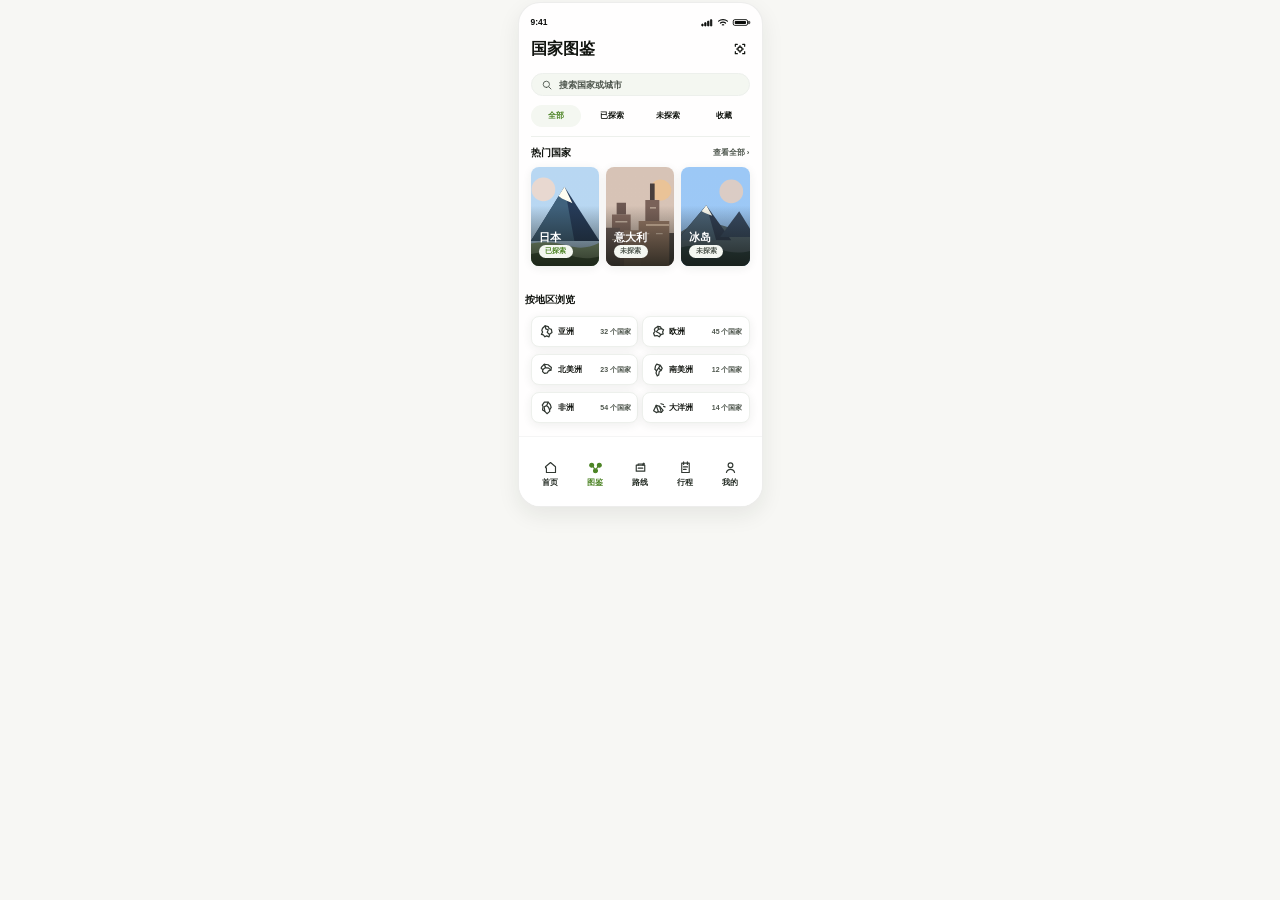
==== travel-collection/atlas.html @ f0258b60 "chore: track travel collection baseline" ====
<!doctype html>
<html lang="zh-CN">
  <head>
    <meta charset="UTF-8" />
    <meta name="viewport" content="width=device-width, initial-scale=1.0, viewport-fit=cover" />
    <title>国家图鉴</title>
    <link rel="stylesheet" href="mobile.css" />
    <script src="home-components.js" defer></script>
    <script src="atlas.js" defer></script>
    <script src="app-shared.js" defer></script>
  </head>
  <body>
    <main class="home-screen atlas-screen" aria-label="国家图鉴">
      <status-bar></status-bar>

      <header class="atlas-header">
        <h1>国家图鉴</h1>
        <button type="button" aria-label="图鉴设置">
          <svg viewBox="0 0 24 24" aria-hidden="true">
            <path d="M8 5H5v3M16 5h3v3M8 19H5v-3M16 19h3v-3"></path>
            <path d="M12 8.8a3.2 3.2 0 1 0 0 6.4 3.2 3.2 0 0 0 0-6.4Z"></path>
            <path d="M12 6.8v2M12 15.2v2M6.8 12h2M15.2 12h2"></path>
          </svg>
        </button>
      </header>

      <label class="atlas-search">
        <svg viewBox="0 0 24 24" aria-hidden="true">
          <path d="m20 20-4.2-4.2M10.7 17a6.3 6.3 0 1 1 0-12.6 6.3 6.3 0 0 1 0 12.6Z"></path>
        </svg>
        <input type="search" placeholder="搜索国家或城市" aria-label="搜索国家或城市" data-atlas-search />
      </label>

      <section class="atlas-filters" aria-label="状态筛选">
        <button class="active" type="button" data-filter="全部">全部</button>
        <button type="button" data-filter="已探索">已探索</button>
        <button type="button" data-filter="未探索">未探索</button>
        <button type="button" data-filter="收藏">收藏</button>
      </section>

      <section class="atlas-popular" aria-label="热门国家">
        <div class="atlas-section-head">
          <h2>热门国家</h2>
          <a href="#">查看全部 <span aria-hidden="true">›</span></a>
        </div>

        <div class="atlas-country-list">
          <button class="atlas-country-card" type="button" data-country="日本" data-status="已探索" data-favorite="true">
            <img src="assets/atlas-japan-cover.svg" alt="日本封面图" />
            <span class="atlas-card-shade"></span>
            <span class="atlas-country-name">日本</span>
            <span class="atlas-status-chip explored">已探索</span>
          </button>
          <button class="atlas-country-card" type="button" data-country="意大利" data-status="未探索">
            <img src="assets/atlas-italy-cover.svg" alt="意大利封面图" />
            <span class="atlas-card-shade"></span>
            <span class="atlas-country-name">意大利</span>
            <span class="atlas-status-chip">未探索</span>
          </button>
          <button class="atlas-country-card" type="button" data-country="冰岛" data-status="未探索" data-favorite="true">
            <img src="assets/atlas-iceland-cover.svg" alt="冰岛封面图" />
            <span class="atlas-card-shade"></span>
            <span class="atlas-country-name">冰岛</span>
            <span class="atlas-status-chip">未探索</span>
          </button>
        </div>
      </section>

      <section class="atlas-regions" aria-label="按地区浏览">
        <h2>按地区浏览</h2>
        <div class="atlas-region-grid">
          <button type="button" data-region="亚洲">
            <span class="atlas-region-icon">
              <svg viewBox="0 0 24 24" aria-hidden="true"><path d="M6.4 7.4 10.2 4l4.2 1 1.2 2.8 3.3 1.1.8 4.5-3 2.2-1.2 3.9-3.3-1.4-2.4 1.4-2.3-2.7-2.7-.6 1.7-3.6-1.1-2.2Z"></path><path d="m10.2 4 .8 4.2 3.5 1.5-1.5 3.5 2.5 2.4"></path></svg>
            </span>
            <span>亚洲</span>
            <em>32 个国家</em>
          </button>
          <button type="button" data-region="欧洲">
            <span class="atlas-region-icon">
              <svg viewBox="0 0 24 24" aria-hidden="true"><path d="M7.2 7.3 11.1 4.8l3.8.8 1.2 2.4 3.1 1.5-1.4 3.1.9 2.8-3.4 1.1-2.2 3-3.1-1.8-3.6.4-1.3-3.7 2.1-2.5-1-2.3Z"></path><path d="m11.1 4.8.8 4.3 4.2-1.1M11.9 9.1l-2.8 3.2 4 2.1 2.2 2.1"></path></svg>
            </span>
            <span>欧洲</span>
            <em>45 个国家</em>
          </button>
          <button type="button" data-region="北美洲">
            <span class="atlas-region-icon">
              <svg viewBox="0 0 24 24" aria-hidden="true"><path d="M4.8 8.7 8.9 4.6l5.4.7 4.6 3.8-.7 3.8-3.4 1.1-1.8 2.9-3.5.7-3.1-2.6.5-3.1-2.3-1.3Z"></path><path d="m8.9 4.6 1.8 4.7 4.4.7 3.1 2.9M10.7 9.3l-3.8 2.6"></path></svg>
            </span>
            <span>北美洲</span>
            <em>23 个国家</em>
          </button>
          <button type="button" data-region="南美洲">
            <span class="atlas-region-icon">
              <svg viewBox="0 0 24 24" aria-hidden="true"><path d="M9.5 4.4 14.6 6.2l2.7 4.1-1.8 3.1-2.4 1.5-.9 4.9-2 1.2-1.7-3.9.7-3.3-2.3-2.1.8-4.6Z"></path><path d="m14.6 6.2-2.4 3.6 3.3 3.6M12.2 9.8l-3 4"></path></svg>
            </span>
            <span>南美洲</span>
            <em>12 个国家</em>
          </button>
          <button type="button" data-region="非洲">
            <span class="atlas-region-icon">
              <svg viewBox="0 0 24 24" aria-hidden="true"><path d="M9 4.4h5.2l3.1 3.4 1.3 4.1-2.3 3.4.3 2.2-3.9 3.2-3.1-3.3-3.2-1.9.7-4.9-1.1-2.1Z"></path><path d="m14.2 4.4-2 5 2.6 2.3 1.5 3.6M12.2 9.4 8.7 11l.9 6.4"></path></svg>
            </span>
            <span>非洲</span>
            <em>54 个国家</em>
          </button>
          <button type="button" data-region="大洋洲">
            <span class="atlas-region-icon">
              <svg viewBox="0 0 24 24" aria-hidden="true"><path d="M5.1 16.5 8.7 9.1l4.9 1.4 4.9 5.6-2.5 2.7-4.1-.9-2.9 1.3Z"></path><path d="M15.5 6.7l3.4 1.1M19.2 10.5l2 .7M8.7 9.1l3.2 8.8M13.6 10.5l2.4 8.3"></path></svg>
            </span>
            <span>大洋洲</span>
            <em>14 个国家</em>
          </button>
        </div>
      </section>

      <bottom-tab-bar active="图鉴"></bottom-tab-bar>
    </main>
  </body>
</html>
---- travel-collection/mobile.css ----
:root {
  color-scheme: light;
  --color-page-bg: #fffefe;
  --color-card: #ffffff;
  --color-stat-card: #d7ebe7;
  --color-primary-green: #4d8426;
  --color-chip-bg: #f4f7f1;
  --color-text-main: #11140f;
  --color-text-secondary: #4f574e;
  --color-line: #edf0ec;
  --color-phone-border: rgba(35, 43, 35, 0.08);
  --color-tabbar-bg: rgba(255, 255, 255, 0.96);
  --color-tabbar-line: rgba(24, 32, 24, 0.045);
  --color-icon-muted: #313832;
  --radius-card: 13px;
  --radius-image: 8px;
  --radius-phone: 22px;
  --radius-tab-active: 0;
  --shadow-card: 0 7px 18px rgba(43, 55, 44, 0.09);
  --shadow-soft: 0 2px 10px rgba(37, 48, 43, 0.08);
  --shadow-phone: 0 8px 22px rgba(25, 35, 31, 0.08);
  --space-page-x: 15px;
  --space-section: 18px;
  --space-card-x: 12px;
  --space-card-y: 11px;
  --font-family: -apple-system, BlinkMacSystemFont, "SF Pro Text", "PingFang SC", "Helvetica Neue", Arial, sans-serif;
  --font-h1: 15.5px/1.12 var(--font-family);
  --font-body: 10px/1.4 var(--font-family);
  --font-caption: 9px/1.25 var(--font-family);
  --font-number: 32.5px/0.98 var(--font-family);
  --font-section-title: 10px/1 var(--font-family);
  --font-card-title: 12.5px/1.12 var(--font-family);
  --font-card-title-sm: 10.5px/1.15 var(--font-family);
  --font-meta: 8px/1 var(--font-family);
  --font-tab: 8.2px/1 var(--font-family);
  --weight-regular: 600;
  --weight-body: 650;
  --weight-label: 740;
  --weight-title: 760;
  --weight-strong: 770;
  --weight-number: 780;
  --weight-section: 790;
  --asset-map: url("assets/home-map-asset.svg");
  --asset-mascot: url("assets/home-mascot-placeholder.svg"); /* TODO: replace exact mascot asset */
  --asset-next-cover: url("assets/home-aurora-cover.svg");
  --asset-recent-cover: url("assets/home-japan-cover.svg");
}

* {
  box-sizing: border-box;
}

html,
body {
  min-height: 100%;
  margin: 0;
}

body {
  display: grid;
  min-height: 100vh;
  place-items: start center;
  background: #f7f7f4;
  color: var(--color-text-main);
  font-family: var(--font-family);
  -webkit-font-smoothing: antialiased;
  text-rendering: optimizeLegibility;
}

button,
a {
  -webkit-tap-highlight-color: transparent;
}

[hidden] {
  display: none !important;
}

status-bar,
greeting-header,
stat-card,
trip-preview-card,
recent-trip-card,
bottom-tab-bar {
  display: contents;
}

.home-screen {
  position: relative;
  width: 245px;
  min-height: 505px;
  overflow: hidden;
  margin-top: 2px;
  padding: 12px 10px 76px 12px;
  border: 1px solid var(--color-phone-border);
  border-radius: var(--radius-phone);
  background: var(--color-page-bg);
  box-shadow: var(--shadow-phone);
  transform: none;
}

.home-statusbar {
  display: flex;
  align-items: center;
  justify-content: space-between;
  height: 14px;
  padding: 0 5px 0 6px;
  color: #0b0d0b;
  font: 700 8.5px/1 var(--font-family);
}

.home-status-icons {
  display: flex;
  align-items: center;
  gap: 3px;
}

.home-status-icons svg {
  display: block;
  fill: #0b0d0b;
  stroke: #0b0d0b;
}

.status-signal {
  width: 13px;
  height: 9px;
}

.status-wifi {
  width: 12px;
  height: 9px;
  fill: none !important;
  stroke-width: 1.6;
  stroke-linecap: round;
}

.status-battery {
  width: 19px;
  height: 9px;
  fill: none !important;
  stroke-width: 1.2;
}

.status-battery rect:nth-child(2) {
  fill: #0b0d0b;
  stroke: none;
}

.home-greeting {
  display: flex;
  align-items: flex-start;
  justify-content: space-between;
  margin-top: 13px;
  padding-left: 0;
  padding-right: 0;
}

.home-greeting h1 {
  margin: 0;
  font: var(--font-h1);
  font-weight: var(--weight-title);
  letter-spacing: 0;
}

.home-greeting h1 span {
  display: inline-block;
  margin-left: 4px;
  font-size: 14px;
  transform: translateY(-1px);
}

.home-greeting p {
  margin: 6px 0 0;
  color: var(--color-text-secondary);
  font: var(--font-caption);
  font-size: 8.8px;
  font-weight: var(--weight-regular);
}

.home-bell-button {
  position: relative;
  display: grid;
  width: 20px;
  height: 20px;
  margin-top: 2px;
  padding: 0;
  place-items: center;
  border: 0;
  background: transparent;
}

.home-bell-button svg {
  width: 16px;
  height: 16px;
  fill: none;
  stroke: #101410;
  stroke-width: 1.8;
  stroke-linecap: round;
  stroke-linejoin: round;
}

.notification-bell i {
  position: absolute;
  top: -2px;
  right: -2px;
  display: grid;
  min-width: 10px;
  height: 10px;
  padding: 1px 3px 0;
  place-items: center;
  border-radius: 999px;
  background: #d84f3f;
  color: #fff;
  font-size: 6.5px;
  line-height: 1;
  font-style: normal;
  font-weight: var(--weight-title);
}

.home-stat-card {
  position: relative;
  min-height: 108px;
  margin-top: 20px;
  margin-right: 0;
  padding: 15px 14px 10px;
  overflow: visible;
  border-radius: var(--radius-card);
  background: var(--color-stat-card);
  box-shadow: var(--shadow-card);
}

.home-stat-card::before {
  position: absolute;
  inset: 0;
  content: "";
  border-radius: inherit;
  background:
    linear-gradient(115deg, rgba(255, 255, 255, 0.46), rgba(255, 255, 255, 0.08) 45%, rgba(153, 198, 187, 0.12)),
    radial-gradient(circle at 88% 86%, rgba(120, 158, 105, 0.28), transparent 30%);
  pointer-events: none;
}

.home-stat-copy {
  position: relative;
  z-index: 2;
  width: 128px;
}

.home-stat-copy p {
  margin: 0;
  color: #1d2a24;
  font: var(--font-caption);
  font-size: 9.5px;
  font-weight: var(--weight-label);
}

.home-stat-number {
  display: flex;
  align-items: baseline;
  gap: 6px;
  margin-top: 8px;
  color: #050806;
}

.home-stat-number strong {
  font: var(--font-number);
  font-weight: var(--weight-number);
  letter-spacing: -0.45px;
}

.home-stat-number span {
  font-size: 14px;
  font-weight: var(--weight-title);
}

.home-stat-copy .home-progress-label {
  margin-top: 10px;
  font-size: 8.5px;
}

.home-progress-row {
  display: flex;
  align-items: center;
  gap: 7px;
  margin-top: 6px;
}

.home-progress-track {
  width: 88px;
  height: 5px;
  overflow: hidden;
  border-radius: 99px;
  background: rgba(255, 255, 255, 0.58);
}

.home-progress-track i {
  display: block;
  width: 47%;
  height: 100%;
  border-radius: inherit;
  background: var(--color-primary-green);
}

.home-progress-row span {
  color: #253327;
  font-size: 7.5px;
  font-weight: var(--weight-title);
}

.home-map-asset {
  position: absolute;
  right: 2px;
  bottom: 1px;
  z-index: 1;
  width: 126px;
  height: 86px;
  object-fit: contain;
  opacity: 0.78;
}

.home-mascot-asset {
  position: absolute;
  top: -24px;
  right: 14px;
  z-index: 3;
  width: 52px;
  height: 58px;
  object-fit: contain;
  filter: drop-shadow(0 5px 5px rgba(49, 62, 42, 0.16));
}

.home-next-card {
  display: grid;
  grid-template-columns: 1fr 70px;
  gap: 10px;
  align-items: center;
  min-height: 73px;
  margin-top: 11px;
  margin-right: 0;
  padding: 11px 10px 10px 12px;
  border-radius: var(--radius-card);
  background: var(--color-card);
  box-shadow: var(--shadow-soft);
}

.home-next-copy p {
  margin: 0;
  color: var(--color-text-secondary);
  font: var(--font-caption);
  font-size: 8.4px;
  font-weight: 650;
}

.home-next-copy p:first-child {
  color: #1f261f;
  font-size: 8.6px;
  font-weight: 720;
}

.home-next-copy h2 {
  margin: 6px 0 4px;
  color: var(--color-text-main);
  font: var(--font-card-title);
  font-weight: var(--weight-strong);
  letter-spacing: 0;
}

.home-next-copy p:last-child {
  margin-top: 5px;
}

.home-next-card img {
  width: 70px;
  height: 57px;
  border-radius: var(--radius-image);
  object-fit: cover;
}

.home-recent-section {
  margin-top: 17px;
  margin-right: 0;
}

.home-recent-section h2 {
  margin: 0 0 10px 2px;
  color: #1b211b;
  font: var(--font-section-title);
  font-weight: var(--weight-section);
  letter-spacing: 0;
}

.home-recent-card {
  display: grid;
  grid-template-columns: 50px 1fr 13px;
  gap: 10px;
  align-items: center;
  min-height: 67px;
  padding: 3px 6px 0 5px;
  border-radius: var(--radius-card);
  background: transparent;
  box-shadow: none;
}

.home-recent-cover {
  width: 50px;
  height: 50px;
  border-radius: var(--radius-image);
  object-fit: cover;
}

.home-recent-copy {
  min-width: 0;
}

.home-recent-copy h3 {
  margin: 0;
  color: var(--color-text-main);
  font: var(--font-card-title-sm);
  font-weight: var(--weight-strong);
  letter-spacing: 0;
}

.home-recent-copy p {
  margin: 7px 0 6px;
  color: #2b312b;
  font: var(--font-meta);
  font-weight: var(--weight-body);
}

.home-recent-chips {
  display: flex;
  align-items: center;
  gap: 6px;
  color: #202820;
  font-size: 7.5px;
  line-height: 1;
  font-weight: var(--weight-body);
}

.home-recent-chips span {
  white-space: nowrap;
}

.home-recent-arrow {
  width: 13px;
  height: 13px;
  fill: none;
  stroke: #0f140f;
  stroke-width: 2.2;
  stroke-linecap: round;
  stroke-linejoin: round;
}

.home-tabbar {
  position: absolute;
  right: 0;
  bottom: 0;
  left: 0;
  display: grid;
  grid-template-columns: repeat(5, 1fr);
  align-items: center;
  height: 70px;
  padding: 13px 9px 10px;
  border-top: 1px solid var(--color-tabbar-line);
  background: var(--color-tabbar-bg);
}

.home-tabbar a {
  display: grid;
  justify-items: center;
  gap: 3px;
  color: #1f271f;
  text-decoration: none;
  font: var(--font-tab);
  font-weight: 640;
}

.home-tabbar span {
  display: grid;
  width: 19px;
  height: 18px;
  place-items: center;
  border-radius: var(--radius-tab-active);
}

.home-tabbar svg {
  width: 15px;
  height: 15px;
  fill: none;
  stroke: var(--color-icon-muted);
  stroke-width: 1.85;
  stroke-linecap: round;
  stroke-linejoin: round;
}

.home-tabbar .active {
  color: var(--color-primary-green);
  font-weight: var(--weight-title);
}

.home-tabbar .active span {
  background: transparent;
  color: var(--color-primary-green);
}

.home-tabbar .active svg {
  fill: currentColor;
  stroke: currentColor;
}

.atlas-screen {
  padding-right: 6px;
  padding-bottom: 70px;
  padding-left: 6px;
}

.atlas-header {
  display: flex;
  align-items: center;
  justify-content: space-between;
  margin-top: 10px;
  margin-right: 6px;
  margin-left: 6px;
}

.atlas-header h1 {
  margin: 0;
  color: var(--color-text-main);
  font: var(--font-h1);
  font-weight: var(--weight-title);
  letter-spacing: 0;
}

.atlas-header button {
  display: grid;
  width: 20px;
  height: 20px;
  padding: 0;
  place-items: center;
  border: 0;
  background: transparent;
}

.atlas-header svg {
  width: 16px;
  height: 16px;
  fill: none;
  stroke: var(--color-text-main);
  stroke-width: 1.8;
  stroke-linecap: round;
  stroke-linejoin: round;
}

.atlas-search {
  display: flex;
  align-items: center;
  height: 23px;
  margin-top: 14px;
  margin-right: 6px;
  margin-left: 6px;
  padding: 0 9px;
  border: 1px solid var(--color-line);
  border-radius: var(--radius-card);
  background: var(--color-chip-bg);
}

.atlas-search svg {
  flex: 0 0 auto;
  width: 12px;
  height: 12px;
  fill: none;
  stroke: var(--color-text-secondary);
  stroke-width: 1.8;
  stroke-linecap: round;
  stroke-linejoin: round;
}

.atlas-search input {
  min-width: 0;
  flex: 1;
  height: 100%;
  padding: 0 0 0 6px;
  border: 0;
  outline: 0;
  background: transparent;
  color: var(--color-text-main);
  font: var(--font-caption);
  font-weight: var(--weight-regular);
}

.atlas-search input::placeholder {
  color: var(--color-text-secondary);
}

.atlas-filters {
  display: grid;
  grid-template-columns: repeat(4, 1fr);
  align-items: center;
  gap: 6px;
  margin-top: 9px;
  margin-right: 6px;
  margin-left: 6px;
}

.atlas-filters button {
  height: 22px;
  padding: 0;
  border: 0;
  border-radius: var(--radius-card);
  background: transparent;
  color: var(--color-text-main);
  font: var(--font-meta);
  font-weight: var(--weight-body);
}

.atlas-filters .active {
  background: var(--color-chip-bg);
  color: var(--color-primary-green);
  font-weight: var(--weight-title);
}

.atlas-popular {
  margin-top: 9px;
  margin-right: 6px;
  margin-left: 6px;
  padding-top: 11px;
  border-top: 1px solid var(--color-line);
}

.atlas-section-head {
  display: flex;
  align-items: center;
  justify-content: space-between;
}

.atlas-section-head h2,
.atlas-regions h2 {
  margin: 0;
  color: var(--color-text-main);
  font: var(--font-section-title);
  font-weight: var(--weight-section);
  letter-spacing: 0;
}

.atlas-section-head a {
  color: var(--color-text-secondary);
  text-decoration: none;
  font: var(--font-meta);
  font-weight: var(--weight-body);
}

.atlas-country-list {
  display: grid;
  grid-template-columns: repeat(3, 1fr);
  gap: 7px;
  margin-top: 9px;
}

.atlas-country-card {
  position: relative;
  display: block;
  height: 99px;
  overflow: hidden;
  padding: 0;
  border: 0;
  border-radius: var(--radius-image);
  background: var(--color-card);
  box-shadow: var(--shadow-soft);
}

.atlas-country-card img {
  width: 100%;
  height: 100%;
  object-fit: cover;
}

.atlas-card-shade {
  position: absolute;
  inset: 0;
  background: linear-gradient(180deg, rgba(17, 20, 15, 0) 39%, rgba(17, 20, 15, 0.74) 100%);
}

.atlas-country-name {
  position: absolute;
  left: 8px;
  bottom: 23px;
  color: var(--color-card);
  font: var(--font-card-title-sm);
  font-weight: var(--weight-strong);
}

.atlas-status-chip {
  position: absolute;
  left: 8px;
  bottom: 8px;
  min-width: 34px;
  height: 13px;
  padding: 2px 5px 0;
  border-radius: var(--radius-card);
  background: var(--color-chip-bg);
  color: var(--color-text-secondary);
  font: var(--font-meta);
  font-size: 7px;
  font-weight: var(--weight-body);
  text-align: center;
}

.atlas-status-chip.explored {
  color: var(--color-primary-green);
}

.atlas-regions {
  margin-top: 29px;
}

.atlas-region-grid {
  display: grid;
  grid-template-columns: repeat(2, 1fr);
  gap: 7px 4px;
  margin-top: 11px;
  padding: 0 6px;
}

.atlas-region-grid button {
  display: grid;
  grid-template-columns: 20px 1fr auto;
  align-items: center;
  height: 31px;
  padding: 0 6px;
  border: 1px solid var(--color-line);
  border-radius: var(--radius-image);
  background: var(--color-card);
  box-shadow: var(--shadow-soft);
  color: var(--color-text-main);
  text-align: left;
}

.atlas-region-icon {
  display: grid;
  width: 18px;
  height: 18px;
  place-items: center;
}

.atlas-region-icon svg {
  width: 17px;
  height: 17px;
  fill: none;
  stroke: var(--color-icon-muted);
  stroke-width: 1.75;
  stroke-linecap: round;
  stroke-linejoin: round;
}

.atlas-region-grid span:not(.atlas-region-icon) {
  font: var(--font-meta);
  font-weight: var(--weight-body);
}

.atlas-region-grid em {
  color: var(--color-text-secondary);
  font: var(--font-meta);
  font-size: 7px;
  font-style: normal;
  font-weight: var(--weight-regular);
  white-space: nowrap;
}

.country-screen {
  padding: 0 0 70px;
  background: var(--color-page-bg);
}

.country-hero {
  position: relative;
  height: 155px;
  overflow: hidden;
  border-radius: var(--radius-phone) var(--radius-phone) var(--radius-card) var(--radius-card);
  color: var(--color-card);
}

.country-hero-image {
  position: absolute;
  inset: 0;
  width: 100%;
  height: 100%;
  object-fit: cover;
}

.country-hero-shade {
  position: absolute;
  inset: 0;
  background: linear-gradient(180deg, rgba(17, 20, 15, 0.02) 0%, rgba(17, 20, 15, 0.1) 42%, rgba(17, 20, 15, 0.82) 100%);
}

.country-hero .home-statusbar {
  position: relative;
  z-index: 2;
  padding: 12px 14px 0;
  color: #0b0d0b;
}

.country-hero-actions {
  position: relative;
  z-index: 2;
  display: flex;
  align-items: center;
  justify-content: space-between;
  margin-top: 9px;
  padding: 0 12px;
}

.country-hero-actions div {
  display: flex;
  gap: 7px;
}

.country-icon-button {
  display: grid;
  width: 24px;
  height: 24px;
  padding: 0;
  place-items: center;
  border: 0;
  border-radius: 999px;
  background: rgba(255, 255, 255, 0.76);
  color: var(--color-text-main);
  box-shadow: var(--shadow-soft);
}

.country-icon-button svg {
  width: 13px;
  height: 13px;
  fill: none;
  stroke: currentColor;
  stroke-width: 1.9;
  stroke-linecap: round;
  stroke-linejoin: round;
}

.country-icon-button.favorited,
.country-action-card .favorited {
  color: var(--color-primary-green);
}

.country-hero-copy {
  position: absolute;
  right: 12px;
  bottom: 9px;
  left: 14px;
  z-index: 2;
}

.country-hero-copy h1 {
  margin: 0;
  color: var(--color-card);
  font-size: 23px;
  line-height: 1;
  font-weight: var(--weight-number);
  letter-spacing: 0;
}

.country-hero-copy p {
  margin: 7px 0 0;
  color: var(--color-card);
  font-size: 8px;
  line-height: 1;
  font-weight: var(--weight-body);
  white-space: nowrap;
}

.country-content {
  position: relative;
  z-index: 3;
  margin-top: -4px;
  padding: 12px 14px 0;
  border-radius: var(--radius-card) var(--radius-card) 0 0;
  background: var(--color-page-bg);
}

.country-intro {
  margin: 0;
  color: var(--color-text-main);
  font: var(--font-body);
  font-weight: var(--weight-regular);
  line-height: 1.45;
}

.country-action-card {
  display: grid;
  grid-template-columns: repeat(3, 1fr);
  align-items: center;
  height: 38px;
  margin-top: 9px;
  border-radius: var(--radius-card);
  background: var(--color-card);
  box-shadow: var(--shadow-soft);
}

.country-action-card button {
  display: flex;
  align-items: center;
  justify-content: center;
  gap: 4px;
  height: 24px;
  border: 0;
  border-right: 1px solid var(--color-line);
  background: transparent;
  color: var(--color-text-main);
  font: var(--font-meta);
  font-size: 7.5px;
  font-weight: var(--weight-body);
  white-space: nowrap;
}

.country-action-card button:last-child {
  border-right: 0;
}

.country-action-card svg {
  flex: 0 0 auto;
  width: 11px;
  height: 11px;
  fill: none;
  stroke: currentColor;
  stroke-width: 1.8;
  stroke-linecap: round;
  stroke-linejoin: round;
}

.country-action-card .visited {
  color: var(--color-primary-green);
}

.country-section {
  margin-top: 14px;
}

.country-routes {
  margin-top: 14px;
}

.country-section-head {
  display: flex;
  align-items: center;
  justify-content: space-between;
}

.country-section-head h2 {
  margin: 0;
  color: var(--color-text-main);
  font: var(--font-section-title);
  font-weight: var(--weight-section);
}

.country-section-head a {
  color: var(--color-text-secondary);
  text-decoration: none;
  font: var(--font-meta);
  font-size: 7.5px;
  font-weight: var(--weight-body);
}

.country-city-list {
  display: grid;
  grid-template-columns: repeat(4, 1fr);
  gap: 6px;
  margin-top: 8px;
}

.country-mini-card,
.country-route-card {
  position: relative;
  display: block;
  overflow: hidden;
  padding: 0;
  border: 0;
  border-radius: var(--radius-image);
  background: var(--color-card);
  box-shadow: var(--shadow-soft);
  color: var(--color-card);
  text-align: left;
}

.country-mini-card {
  height: 58px;
}

.country-mini-card img,
.country-route-card img {
  width: 100%;
  height: 100%;
  object-fit: cover;
}

.country-mini-card span,
.country-route-card span {
  position: absolute;
  inset: 0;
  background: linear-gradient(180deg, rgba(17, 20, 15, 0) 35%, rgba(17, 20, 15, 0.78) 100%);
}

.country-mini-card strong {
  position: absolute;
  left: 6px;
  bottom: 22px;
  font-size: 9px;
  line-height: 1;
  font-weight: var(--weight-strong);
}

.country-mini-card em {
  position: absolute;
  left: 6px;
  bottom: 7px;
  min-width: 28px;
  height: 12px;
  padding-top: 2px;
  border-radius: var(--radius-card);
  background: var(--color-chip-bg);
  color: var(--color-text-main);
  font-size: 7px;
  line-height: 1;
  font-style: normal;
  font-weight: var(--weight-body);
  text-align: center;
}

.country-route-list {
  display: grid;
  grid-template-columns: 72px 1fr;
  gap: 8px;
  margin-top: 8px;
}

.country-route-card {
  height: 57px;
}

.country-route-card strong,
.country-route-card em {
  position: absolute;
  left: 8px;
  z-index: 1;
}

.country-route-card strong {
  bottom: 28px;
  font-size: 9px;
  line-height: 1;
  font-weight: var(--weight-strong);
}

.country-route-card em {
  bottom: 13px;
  color: var(--color-card);
  font-size: 8px;
  line-height: 1;
  font-style: normal;
  font-weight: var(--weight-body);
}

.country-share-card {
  position: absolute;
  right: 18px;
  bottom: 76px;
  z-index: 10;
  padding: 8px 10px;
  border-radius: var(--radius-image);
  background: var(--color-card);
  box-shadow: var(--shadow-card);
  color: var(--color-text-main);
  font: var(--font-caption);
}

.country-action-card [data-explore-toggle].visited {
  color: var(--color-primary-green);
}

.country-visit-record {
  margin-top: 12px;
}

.country-more-button {
  width: 21px;
  height: 19px;
  padding: 0;
  border: 0;
  background: transparent;
  color: var(--color-text-secondary);
  font: var(--font-meta);
  font-weight: var(--weight-title);
}

.country-record-card {
  display: grid;
  grid-template-columns: repeat(2, 1fr);
  gap: 7px 8px;
  margin-top: 8px;
  padding: 10px;
  border-radius: var(--radius-card);
  background: var(--color-card);
  box-shadow: var(--shadow-soft);
}

.country-record-card span {
  color: var(--color-text-main);
  font: var(--font-meta);
  font-weight: var(--weight-body);
  white-space: nowrap;
}

.flow-overlay {
  position: absolute;
  inset: 0;
  z-index: 20;
  display: grid;
  place-items: center;
  padding: 18px;
  background: rgba(17, 20, 15, 0.14);
}

.flow-modal,
.trip-create-panel {
  width: 100%;
  border-radius: var(--radius-card);
  background: var(--color-card);
  box-shadow: var(--shadow-card);
  color: var(--color-text-main);
}

.explore-modal {
  display: grid;
  gap: 10px;
  padding: 15px 14px;
}

.flow-modal h2 {
  margin: 0;
  color: var(--color-text-main);
  font: var(--font-card-title);
  font-weight: var(--weight-strong);
}

.flow-modal label,
.trip-create-panel label {
  display: grid;
  gap: 5px;
}

.flow-modal label span,
.trip-create-panel label span {
  color: var(--color-text-secondary);
  font: var(--font-meta);
  font-weight: var(--weight-body);
}

.flow-modal input,
.flow-modal textarea,
.trip-create-panel input,
.trip-create-panel textarea {
  width: 100%;
  min-height: 28px;
  padding: 7px 8px;
  border: 1px solid var(--color-line);
  border-radius: var(--radius-image);
  outline: 0;
  background: var(--color-chip-bg);
  color: var(--color-text-main);
  font: var(--font-caption);
  font-weight: var(--weight-body);
  resize: none;
}

.flow-modal button,
.trip-modal-actions button,
.trip-add-more {
  height: 28px;
  border: 0;
  border-radius: var(--radius-image);
  background: var(--color-primary-green);
  color: var(--color-card);
  font: var(--font-meta);
  font-weight: var(--weight-title);
}

.record-menu {
  position: absolute;
  right: 17px;
  bottom: 87px;
  z-index: 21;
  width: 116px;
  overflow: hidden;
  border-radius: var(--radius-card);
  background: var(--color-card);
  box-shadow: var(--shadow-card);
}

.record-menu button {
  display: block;
  width: 100%;
  height: 30px;
  padding: 0 10px;
  border: 0;
  border-bottom: 1px solid var(--color-line);
  background: transparent;
  color: var(--color-text-main);
  font: var(--font-caption);
  font-weight: var(--weight-body);
  text-align: left;
}

.record-menu button:last-child {
  border-bottom: 0;
  color: #b45b4b;
}

.shared-overlay {
  align-items: center;
}

.share-card-modal,
.notification-list-modal,
.favorites-modal {
  position: relative;
  width: 100%;
  padding: 14px;
  border-radius: var(--radius-card);
  background: var(--color-card);
  box-shadow: var(--shadow-card);
}

.shared-close {
  position: absolute;
  top: 7px;
  right: 7px;
  z-index: 2;
  display: grid;
  width: 20px;
  height: 20px;
  padding: 0;
  place-items: center;
  border: 0;
  border-radius: 999px;
  background: rgba(255, 255, 255, 0.78);
  color: var(--color-text-main);
  font-size: 14px;
  line-height: 1;
}

.share-card-preview {
  position: relative;
  aspect-ratio: 1.45;
  overflow: hidden;
  border-radius: var(--radius-card);
  background: var(--color-chip-bg);
  color: var(--color-card);
}

.share-card-preview > img {
  position: absolute;
  inset: 0;
  width: 100%;
  height: 100%;
  object-fit: cover;
}

.share-card-shade {
  position: absolute;
  inset: 0;
  background: linear-gradient(180deg, rgba(17, 20, 15, 0.08) 12%, rgba(17, 20, 15, 0.1) 38%, rgba(17, 20, 15, 0.82) 100%);
}

.share-card-copy {
  position: absolute;
  right: 52px;
  bottom: 12px;
  left: 12px;
  z-index: 1;
  display: grid;
  gap: 4px;
}

.share-card-copy em {
  color: var(--color-card);
  font: var(--font-meta);
  font-style: normal;
  font-weight: var(--weight-body);
}

.share-card-copy strong {
  color: var(--color-card);
  font: var(--font-card-title);
  font-weight: var(--weight-strong);
}

.share-card-copy p,
.share-card-copy small {
  margin: 0;
  color: var(--color-card);
  font: var(--font-meta);
  font-weight: var(--weight-body);
}

.share-qr {
  position: absolute;
  right: 11px;
  bottom: 11px;
  z-index: 1;
  display: grid;
  grid-template-columns: repeat(2, 1fr);
  gap: 3px;
  width: 38px;
  height: 38px;
  padding: 6px;
  border-radius: var(--radius-image);
  background: #fff;
}

.share-qr i {
  border-radius: 2px;
  background: #1c241d;
}

.share-qr i:nth-child(4) {
  background: var(--color-primary-green);
}

.notification-list-modal h2,
.favorites-modal h2 {
  margin: 0 0 10px;
  color: var(--color-text-main);
  font: var(--font-card-title);
  font-weight: var(--weight-strong);
}

.notification-list-modal div {
  display: grid;
  gap: 7px;
}

.notification-list-modal article {
  padding: 9px 10px;
  border-radius: var(--radius-image);
  background: var(--color-chip-bg);
}

.notification-list-modal article.unread {
  box-shadow: inset 3px 0 0 var(--color-primary-green);
}

.notification-list-modal strong,
.favorite-group strong {
  color: var(--color-text-main);
  font: var(--font-card-title-sm);
  font-weight: var(--weight-strong);
}

.notification-list-modal p {
  margin: 5px 0 4px;
  color: var(--color-text-main);
  font: var(--font-caption);
  font-weight: var(--weight-body);
}

.notification-list-modal small {
  color: var(--color-text-secondary);
  font: var(--font-meta);
  font-weight: var(--weight-body);
}

.favorites-modal {
  display: grid;
  gap: 9px;
}

.favorite-group {
  display: flex;
  flex-wrap: wrap;
  align-items: center;
  gap: 6px;
}

.favorite-group strong {
  width: 100%;
}

.favorite-group span {
  padding: 5px 9px;
  border-radius: var(--radius-card);
  background: var(--color-chip-bg);
  color: var(--color-text-main);
  font: var(--font-meta);
  font-weight: var(--weight-body);
}

.route-screen {
  height: 505px;
  min-height: 505px;
  padding: 12px 12px 70px;
}

.route-header {
  margin-top: 15px;
}

.route-header h1 {
  margin: 0;
  color: var(--color-text-main);
  font: var(--font-h1);
  font-weight: var(--weight-title);
}

.route-search {
  margin-top: 14px;
}

.route-tabs {
  display: grid;
  grid-template-columns: repeat(2, 1fr);
  margin-top: 10px;
  border-bottom: 1px solid var(--color-line);
}

.route-tabs button {
  position: relative;
  height: 25px;
  padding: 0;
  border: 0;
  background: transparent;
  color: var(--color-text-main);
  font: var(--font-meta);
  font-weight: var(--weight-body);
}

.route-tabs .active {
  color: var(--color-primary-green);
  font-weight: var(--weight-title);
}

.route-tabs .active::after {
  position: absolute;
  right: 31px;
  bottom: -1px;
  left: 31px;
  height: 2px;
  border-radius: var(--radius-card);
  background: var(--color-primary-green);
  content: "";
}

.route-chips {
  display: flex;
  justify-content: space-between;
  gap: 0;
  margin-top: 8px;
}

.route-chips button {
  height: 22px;
  padding: 0 9px;
  border: 0;
  border-radius: var(--radius-card);
  background: var(--color-chip-bg);
  color: var(--color-text-main);
  font: var(--font-meta);
  font-weight: var(--weight-body);
  white-space: nowrap;
}

.route-chips .active {
  color: var(--color-primary-green);
  font-weight: var(--weight-title);
}

.route-list {
  display: grid;
  gap: 7px;
  margin-top: 8px;
}

.route-card {
  display: grid;
  grid-template-columns: 58px 1fr 37px;
  gap: 8px;
  align-items: center;
  min-height: 68px;
  padding: 5px 7px 5px 5px;
  border: 0;
  border-radius: var(--radius-card);
  background: var(--color-card);
  box-shadow: var(--shadow-soft);
  color: var(--color-text-main);
  text-align: left;
}

.route-card img {
  width: 58px;
  height: 58px;
  border-radius: var(--radius-image);
  object-fit: cover;
}

.route-copy {
  display: grid;
  min-width: 0;
  gap: 3px;
}

.route-copy strong {
  overflow: hidden;
  color: var(--color-text-main);
  font: var(--font-card-title-sm);
  font-weight: var(--weight-strong);
  text-overflow: ellipsis;
  white-space: nowrap;
}

.route-copy em,
.route-copy small {
  overflow: hidden;
  color: var(--color-text-main);
  font: var(--font-meta);
  font-style: normal;
  font-weight: var(--weight-body);
  text-overflow: ellipsis;
  white-space: nowrap;
}

.route-copy small:last-child {
  color: var(--color-text-secondary);
}

.route-ring {
  display: grid;
  width: 34px;
  height: 34px;
  place-items: center;
  border-radius: 999px;
  background:
    radial-gradient(circle, var(--color-card) 55%, transparent 56%),
    conic-gradient(var(--color-primary-green) calc(var(--route-index) * 1%), var(--color-line) 0);
}

.route-ring b {
  color: var(--color-text-main);
  font-size: 8px;
  line-height: 1;
  font-weight: var(--weight-body);
}

.route-single-section {
  margin-top: 13px;
}

.route-single-section h2 {
  margin: 0 0 8px;
  color: var(--color-text-main);
  font: var(--font-section-title);
  font-weight: var(--weight-section);
}

.route-screen .home-tabbar {
  height: 54px;
  padding: 6px 9px 8px;
}

.trip-screen {
  height: 505px;
  min-height: 505px;
  padding: 12px 7px 70px 12px;
}

.trip-header {
  display: flex;
  align-items: center;
  justify-content: space-between;
  margin-top: 15px;
}

.trip-header h1 {
  margin: 0;
  color: var(--color-text-main);
  font: var(--font-h1);
  font-weight: var(--weight-title);
}

.trip-header button {
  height: 25px;
  padding: 0 12px;
  border: 0;
  border-radius: 999px;
  background: var(--color-primary-green);
  color: var(--color-card);
  font: var(--font-meta);
  font-weight: var(--weight-title);
}

.trip-tabs {
  display: grid;
  grid-template-columns: repeat(4, 1fr);
  margin-top: 16px;
  border-bottom: 1px solid var(--color-line);
}

.trip-tabs button {
  position: relative;
  height: 25px;
  padding: 0;
  border: 0;
  background: transparent;
  color: var(--color-text-main);
  font: var(--font-meta);
  font-weight: var(--weight-body);
}

.trip-tabs .active {
  color: var(--color-primary-green);
  font-weight: var(--weight-title);
}

.trip-tabs .active::after {
  position: absolute;
  right: 18px;
  bottom: -1px;
  left: 18px;
  height: 2px;
  border-radius: var(--radius-card);
  background: var(--color-primary-green);
  content: "";
}

.trip-section {
  margin-top: 13px;
}

.trip-section h2 {
  margin: 0 0 10px;
  color: var(--color-text-main);
  font: var(--font-section-title);
  font-weight: var(--weight-section);
}

.trip-card-list {
  display: grid;
  gap: 8px;
  margin-left: -3px;
}

.trip-card {
  display: grid;
  grid-template-columns: 67px 1fr auto;
  gap: 10px;
  align-items: center;
  min-height: 82px;
  padding: 7px 12px 7px 6px;
  border: 0;
  border-radius: var(--radius-card);
  background: var(--color-card);
  box-shadow: var(--shadow-soft);
  color: var(--color-text-main);
  text-align: left;
}

.trip-card img {
  width: 67px;
  height: 67px;
  border-radius: var(--radius-image);
  object-fit: cover;
}

.trip-card-copy {
  display: grid;
  min-width: 0;
  gap: 4px;
}

.trip-card-copy strong {
  overflow: hidden;
  color: var(--color-text-main);
  font: var(--font-card-title-sm);
  font-weight: var(--weight-strong);
  text-overflow: ellipsis;
  white-space: nowrap;
}

.trip-card-copy em,
.trip-card-copy small {
  overflow: hidden;
  color: var(--color-text-main);
  font: var(--font-meta);
  font-style: normal;
  font-weight: var(--weight-body);
  text-overflow: ellipsis;
  white-space: nowrap;
}

.trip-status {
  align-self: start;
  min-width: 38px;
  height: 17px;
  margin-top: 4px;
  padding: 4px 7px 0;
  border-radius: 999px;
  background: var(--color-chip-bg);
  color: var(--color-primary-green);
  font-size: 7px;
  line-height: 1;
  font-weight: var(--weight-body);
  text-align: center;
  white-space: nowrap;
}

.trip-status.preparing {
  color: #9a7b27;
}

.trip-status.done {
  color: var(--color-primary-green);
}

.trip-completed {
  margin-top: 19px;
}

.trip-screen .home-tabbar {
  height: 54px;
  padding: 6px 9px 8px;
}

.trip-create-modal {
  position: absolute;
  inset: 0;
  z-index: 12;
  display: grid;
  place-items: center;
  padding: 14px;
  background: rgba(17, 20, 15, 0.14);
}

.trip-create-panel {
  display: grid;
  gap: 9px;
  padding: 14px;
}

.trip-create-panel strong {
  color: var(--color-text-main);
  font: var(--font-card-title-sm);
  font-weight: var(--weight-strong);
}

.trip-modal-actions {
  display: grid;
  grid-template-columns: 1fr 1fr;
  gap: 8px;
}

.trip-modal-actions .secondary {
  background: var(--color-chip-bg);
  color: var(--color-text-main);
}

.trip-selected-chips {
  display: flex;
  flex-wrap: wrap;
  gap: 6px;
}

.trip-selected-chips button,
.trip-selected-list span {
  min-height: 22px;
  padding: 5px 9px;
  border: 0;
  border-radius: var(--radius-card);
  background: var(--color-chip-bg);
  color: var(--color-text-main);
  font: var(--font-meta);
  font-weight: var(--weight-body);
}

.trip-add-more {
  width: 76px;
  background: var(--color-chip-bg);
  color: var(--color-text-main);
}

.trip-selected-list {
  display: grid;
  gap: 6px;
}

.trip-selected-list span {
  display: flex;
  align-items: center;
  justify-content: space-between;
}

.trip-selected-list button {
  width: 16px;
  height: 16px;
  padding: 0;
  border: 0;
  background: transparent;
  color: var(--color-text-secondary);
}

.trip-preview-card {
  display: grid;
  grid-template-columns: 62px 1fr;
  gap: 10px;
  align-items: center;
  padding: 8px;
  border-radius: var(--radius-card);
  background: var(--color-chip-bg);
}

.trip-preview-card img {
  width: 62px;
  height: 62px;
  border-radius: var(--radius-image);
  object-fit: cover;
}

.trip-preview-card span {
  display: grid;
  gap: 4px;
}

.trip-preview-card b {
  color: var(--color-text-main);
  font: var(--font-card-title-sm);
  font-weight: var(--weight-strong);
}

.trip-preview-card em,
.trip-preview-card small {
  color: var(--color-text-main);
  font: var(--font-meta);
  font-style: normal;
  font-weight: var(--weight-body);
}

.profile-screen {
  height: 505px;
  min-height: 505px;
  padding: 0 10px 54px;
}

.profile-header {
  margin-top: 0;
}

.profile-header h1 {
  margin: 0;
  color: var(--color-text-main);
  font: var(--font-h1);
  font-weight: var(--weight-title);
}

.profile-card {
  margin-top: 7px;
  padding: 7px 10px 8px;
  border-radius: var(--radius-card);
  background: var(--color-card);
  box-shadow: var(--shadow-soft);
}

.profile-person {
  display: grid;
  grid-template-columns: 38px 1fr;
  gap: 8px;
  align-items: center;
  width: 100%;
  padding: 0;
  border: 0;
  background: transparent;
  text-align: left;
}

.profile-person img {
  width: 34px;
  height: 38px;
  object-fit: contain;
}

.profile-person span {
  display: grid;
  gap: 3px;
}

.profile-person strong {
  color: var(--color-text-main);
  font: var(--font-card-title);
  font-weight: var(--weight-strong);
}

.profile-person em {
  color: var(--color-text-secondary);
  font: var(--font-caption);
  font-style: normal;
  font-weight: var(--weight-regular);
}

.profile-stats {
  display: grid;
  grid-template-columns: repeat(4, 1fr);
  margin-top: 6px;
  padding-top: 6px;
  border-top: 1px solid var(--color-line);
}

.profile-stats span {
  display: grid;
  gap: 4px;
  justify-items: center;
}

.profile-stats em {
  color: var(--color-text-secondary);
  font-size: 6.5px;
  line-height: 1;
  font-style: normal;
  font-weight: var(--weight-body);
  white-space: nowrap;
}

.profile-stats strong {
  color: var(--color-text-main);
  font-size: 15px;
  line-height: 1;
  font-weight: var(--weight-strong);
}

.profile-section {
  margin-top: 9px;
}

.profile-section-head {
  display: flex;
  align-items: center;
  justify-content: space-between;
}

.profile-section-head h2 {
  margin: 0;
  color: var(--color-text-main);
  font: var(--font-section-title);
  font-weight: var(--weight-section);
}

.profile-section-head button {
  padding: 0;
  border: 0;
  background: transparent;
  color: var(--color-text-secondary);
  font: var(--font-meta);
  font-weight: var(--weight-body);
}

.profile-map-card {
  display: block;
  width: 100%;
  height: 103px;
  margin-top: 6px;
  overflow: hidden;
  padding: 0;
  border: 0;
  border-radius: var(--radius-card);
  background: var(--color-card);
}

.profile-map-card img {
  width: 100%;
  height: 100%;
  object-fit: cover;
}

.profile-achievements {
  margin-top: 9px;
}

.profile-badges {
  display: grid;
  grid-template-columns: repeat(4, 1fr);
  gap: 7px;
  margin-top: 7px;
}

.profile-badges button {
  display: grid;
  gap: 5px;
  justify-items: center;
  padding: 0;
  border: 0;
  background: transparent;
  color: var(--color-text-main);
  font: var(--font-meta);
  font-weight: var(--weight-body);
}

.profile-badges img {
  width: 35px;
  height: 35px;
}

.profile-badges span {
  white-space: nowrap;
}

.profile-menu {
  margin-top: 8px;
  border-top: 1px solid var(--color-line);
}

.profile-menu button {
  display: grid;
  grid-template-columns: 18px 1fr 12px;
  align-items: center;
  width: 100%;
  height: 27px;
  padding: 0 2px;
  border: 0;
  border-bottom: 1px solid var(--color-line);
  background: transparent;
  color: var(--color-text-main);
  text-align: left;
}

.profile-menu svg {
  width: 14px;
  height: 14px;
  fill: none;
  stroke: var(--color-icon-muted);
  stroke-width: 1.8;
  stroke-linecap: round;
  stroke-linejoin: round;
}

.profile-menu span {
  font: var(--font-caption);
  font-weight: var(--weight-body);
}

.profile-menu em {
  color: var(--color-text-main);
  font-style: normal;
  text-align: right;
}

.profile-screen .home-tabbar {
  height: 54px;
  padding: 6px 9px 8px;
}

.favorites-screen {
  height: auto;
  min-height: 505px;
  padding: 12px 10px 66px;
  overflow: hidden;
}

.favorites-header {
  display: flex;
  align-items: center;
  justify-content: space-between;
  margin-top: 14px;
}

.favorites-header h1 {
  margin: 0;
  color: var(--color-text-main);
  font: var(--font-h1);
  font-size: 14.6px;
  font-weight: 750;
  letter-spacing: 0;
}

.favorites-header div {
  display: flex;
  align-items: center;
  gap: 8px;
}

.favorites-header button {
  display: grid;
  width: 20px;
  height: 20px;
  padding: 0;
  place-items: center;
  border: 0;
  background: transparent;
  color: var(--color-text-main);
}

.favorites-header svg {
  width: 15px;
  height: 15px;
  fill: none;
  stroke: currentColor;
  stroke-width: 1.9;
  stroke-linecap: round;
  stroke-linejoin: round;
}

.favorites-tabs {
  display: grid;
  grid-template-columns: repeat(3, 1fr);
  margin-top: 17px;
  border-bottom: 1px solid var(--color-line);
}

.favorites-tabs button {
  position: relative;
  height: 24px;
  padding: 0;
  border: 0;
  background: transparent;
  color: var(--color-text-main);
  font: var(--font-caption);
  font-weight: var(--weight-strong);
}

.favorites-tabs .active {
  color: var(--color-primary-green);
}

.favorites-tabs .active::after {
  position: absolute;
  right: 14px;
  bottom: -1px;
  left: 14px;
  height: 2px;
  border-radius: 999px;
  background: var(--color-primary-green);
  content: "";
}

.favorites-search {
  display: flex;
  align-items: center;
  height: 28px;
  margin-top: 10px;
  padding: 0 9px;
  border: 1px solid var(--color-line);
  border-radius: var(--radius-card);
  background: #f8f8f6;
  box-shadow: inset 0 1px 1px rgba(31, 38, 31, 0.02);
}

.favorites-search svg {
  flex: 0 0 auto;
  width: 12px;
  height: 12px;
  fill: none;
  stroke: #9aa29a;
  stroke-width: 1.8;
  stroke-linecap: round;
  stroke-linejoin: round;
}

.favorites-search input {
  min-width: 0;
  flex: 1;
  height: 100%;
  padding: 0 0 0 7px;
  border: 0;
  outline: 0;
  background: transparent;
  color: var(--color-text-main);
  font: var(--font-caption);
  font-weight: var(--weight-body);
}

.favorites-search input::placeholder {
  color: #a3aaa3;
}

.favorites-toolbar {
  display: flex;
  align-items: center;
  justify-content: space-between;
  margin-top: 13px;
  color: var(--color-text-main);
}

.favorites-toolbar span {
  font: var(--font-caption);
  font-weight: var(--weight-strong);
}

.favorites-toolbar button {
  display: flex;
  align-items: center;
  gap: 3px;
  padding: 0;
  border: 0;
  background: transparent;
  color: var(--color-text-main);
  font: var(--font-caption);
  font-weight: var(--weight-strong);
}

.favorites-toolbar i {
  font-style: normal;
  transform: translateY(-1px);
}

.favorites-grid {
  display: grid;
  grid-template-columns: repeat(2, minmax(0, 1fr));
  gap: 9px 8px;
  margin-top: 8px;
}

.favorites-grid.city-list {
  display: grid;
  grid-template-columns: 1fr;
  gap: 7px;
  margin-top: 8px;
}

.favorites-grid.route-list {
  display: grid;
  grid-template-columns: 1fr;
  gap: 0;
  margin-top: 9px;
}

.favorite-card {
  display: block;
  min-width: 0;
  overflow: hidden;
  border: 1px solid rgba(31, 38, 31, 0.04);
  border-radius: var(--radius-card);
  background: var(--color-card);
  box-shadow: 0 2px 9px rgba(37, 48, 43, 0.07);
  color: var(--color-text-main);
  cursor: pointer;
}

.favorite-card:focus-visible {
  outline: 2px solid rgba(77, 132, 38, 0.32);
  outline-offset: 2px;
}

.favorite-cover {
  position: relative;
  display: block;
  height: 79px;
  overflow: hidden;
  background: var(--color-chip-bg);
}

.favorite-cover img {
  width: 100%;
  height: 100%;
  object-fit: cover;
}

.favorite-cover-shade {
  position: absolute;
  inset: auto 0 0;
  height: 34px;
  background: linear-gradient(180deg, rgba(17, 20, 15, 0), rgba(17, 20, 15, 0.22));
  pointer-events: none;
}

.favorite-heart {
  position: absolute;
  top: 6px;
  right: 6px;
  display: grid;
  width: 21px;
  height: 21px;
  padding: 0;
  place-items: center;
  border: 0;
  border-radius: 999px;
  background: rgba(255, 255, 255, 0.92);
  box-shadow: 0 2px 7px rgba(21, 31, 25, 0.12);
  color: var(--color-primary-green);
}

.favorite-heart svg {
  width: 14px;
  height: 14px;
  fill: currentColor;
  stroke: currentColor;
  stroke-width: 1.7;
  stroke-linecap: round;
  stroke-linejoin: round;
}

.favorite-copy {
  display: grid;
  gap: 4px;
  min-height: 45px;
  padding: 7px 8px 8px;
}

.favorite-copy strong {
  overflow: hidden;
  color: var(--color-text-main);
  font: var(--font-card-title-sm);
  font-size: 10.2px;
  font-weight: 750;
  text-overflow: ellipsis;
  white-space: nowrap;
}

.favorite-copy em {
  overflow: hidden;
  color: var(--color-text-secondary);
  font: var(--font-meta);
  font-size: 7.4px;
  font-style: normal;
  font-weight: var(--weight-body);
  text-overflow: ellipsis;
  white-space: nowrap;
}

.favorite-copy small {
  overflow: hidden;
  color: var(--color-text-secondary);
  font-size: 7.4px;
  line-height: 1;
  font-weight: var(--weight-body);
  text-overflow: ellipsis;
  white-space: nowrap;
}

.favorite-city-card {
  display: grid;
  grid-template-columns: 45px 1fr 22px;
  gap: 8px;
  align-items: center;
  min-height: 54px;
  padding: 5px 6px;
  border: 1px solid rgba(31, 38, 31, 0.055);
  border-radius: var(--radius-card);
  background: var(--color-card);
  box-shadow: 0 2px 9px rgba(37, 48, 43, 0.06);
  color: var(--color-text-main);
  cursor: pointer;
}

.favorite-city-card:focus-visible {
  outline: 2px solid rgba(77, 132, 38, 0.32);
  outline-offset: 2px;
}

.favorite-city-card img {
  width: 45px;
  height: 44px;
  border-radius: var(--radius-image);
  object-fit: cover;
}

.favorite-city-copy {
  display: grid;
  gap: 4px;
  min-width: 0;
}

.favorite-city-copy strong {
  overflow: hidden;
  color: var(--color-text-main);
  font: var(--font-card-title-sm);
  font-size: 9.6px;
  font-weight: 750;
  text-overflow: ellipsis;
  white-space: nowrap;
}

.favorite-city-copy em,
.favorite-city-copy small {
  overflow: hidden;
  color: var(--color-text-secondary);
  font-style: normal;
  text-overflow: ellipsis;
  white-space: nowrap;
}

.favorite-city-copy em {
  font-size: 7.4px;
  line-height: 1;
  font-weight: var(--weight-body);
}

.favorite-city-copy small {
  font-size: 7.1px;
  line-height: 1;
  font-weight: var(--weight-body);
}

.favorite-city-heart {
  display: grid;
  width: 21px;
  height: 21px;
  padding: 0;
  place-items: center;
  justify-self: end;
  border: 0;
  border-radius: 999px;
  background: transparent;
  color: var(--color-primary-green);
}

.favorite-city-heart svg {
  width: 13px;
  height: 13px;
  fill: currentColor;
  stroke: currentColor;
  stroke-width: 1.8;
  stroke-linecap: round;
  stroke-linejoin: round;
}

.favorite-route-card {
  display: grid;
  grid-template-columns: 58px 1fr 21px;
  gap: 8px;
  align-items: center;
  min-height: 64px;
  padding: 5px 0;
  border-bottom: 1px solid rgba(31, 38, 31, 0.06);
  color: var(--color-text-main);
  cursor: pointer;
}

.favorite-route-card:focus-visible {
  outline: 2px solid rgba(77, 132, 38, 0.32);
  outline-offset: 2px;
}

.favorite-route-card > img {
  width: 58px;
  height: 52px;
  border-radius: var(--radius-image);
  object-fit: cover;
}

.favorite-route-copy {
  display: grid;
  gap: 5px;
  min-width: 0;
}

.favorite-route-copy strong,
.favorite-route-copy em {
  overflow: hidden;
  text-overflow: ellipsis;
  white-space: nowrap;
}

.favorite-route-copy strong {
  color: var(--color-text-main);
  font: var(--font-card-title-sm);
  font-size: 9.2px;
  font-weight: 760;
}

.favorite-route-copy em {
  color: var(--color-text-secondary);
  font-size: 7.1px;
  line-height: 1;
  font-style: normal;
  font-weight: var(--weight-body);
}

.favorite-route-meta {
  display: grid;
  grid-template-columns: repeat(3, minmax(0, max-content));
  gap: 6px;
  align-items: center;
  min-width: 0;
}

.favorite-route-meta small {
  display: inline-flex;
  align-items: center;
  gap: 3px;
  min-width: 0;
  color: var(--color-text-secondary);
  font-size: 6.3px;
  line-height: 1;
  font-weight: var(--weight-body);
  white-space: nowrap;
}

.favorite-route-meta svg {
  flex: 0 0 auto;
  width: 8px;
  height: 8px;
  fill: none;
  stroke: var(--color-primary-green);
  stroke-width: 2;
  stroke-linecap: round;
  stroke-linejoin: round;
}

.favorite-route-heart {
  display: grid;
  width: 21px;
  height: 21px;
  padding: 0;
  place-items: center;
  justify-self: end;
  border: 0;
  border-radius: 999px;
  background: transparent;
  color: var(--color-primary-green);
}

.favorite-route-heart svg {
  width: 13px;
  height: 13px;
  fill: currentColor;
  stroke: currentColor;
  stroke-width: 1.8;
  stroke-linecap: round;
  stroke-linejoin: round;
}

.favorite-route-tip {
  display: grid;
  grid-template-columns: 58px 1fr;
  gap: 10px;
  align-items: center;
  margin-top: 25px;
  padding: 0 7px 6px;
}

.favorite-route-tip img {
  width: 58px;
  height: 73px;
  object-fit: contain;
  object-position: center bottom;
}

.favorite-route-tip p {
  position: relative;
  margin: 0;
  padding: 12px 13px;
  border-radius: var(--radius-card);
  background: #f1f4ed;
  color: var(--color-text-main);
  font: var(--font-caption);
  font-size: 8.8px;
  font-weight: var(--weight-body);
  line-height: 1.55;
}

.favorite-route-tip p::before {
  position: absolute;
  top: 23px;
  left: -8px;
  width: 0;
  height: 0;
  border-top: 7px solid transparent;
  border-right: 9px solid #f1f4ed;
  border-bottom: 7px solid transparent;
  content: "";
}

.favorites-screen .home-tabbar {
  height: 54px;
  padding: 6px 9px 8px;
}

.footprint-screen {
  height: auto;
  min-height: 505px;
  padding: 12px 10px 68px;
  overflow-y: auto;
}

.footprint-screen::-webkit-scrollbar {
  width: 0;
}

.footprint-header {
  display: flex;
  align-items: flex-start;
  justify-content: space-between;
  margin-top: 16px;
  padding: 0 2px;
}

.footprint-header h1 {
  margin: 0;
  color: var(--color-text-main);
  font-size: 20.5px;
  line-height: 1;
  font-weight: var(--weight-number);
  letter-spacing: 0;
}

.footprint-header p {
  margin: 8px 0 0;
  color: var(--color-text-secondary);
  font: var(--font-card-title-sm);
  font-size: 10.2px;
  font-weight: var(--weight-body);
}

.footprint-header p strong {
  color: var(--color-primary-green);
  font-weight: var(--weight-strong);
}

.footprint-header nav {
  display: flex;
  gap: 11px;
  margin-top: 15px;
}

.footprint-header button {
  display: grid;
  width: 23px;
  height: 23px;
  padding: 0;
  place-items: center;
  border: 0;
  background: transparent;
  color: var(--color-primary-green);
}

.footprint-header svg {
  width: 19px;
  height: 19px;
  fill: none;
  stroke: currentColor;
  stroke-width: 1.8;
  stroke-linecap: round;
  stroke-linejoin: round;
}

.footprint-map-card {
  position: relative;
  min-height: 245px;
  margin-top: 19px;
  overflow: hidden;
  border-radius: var(--radius-card);
  background: #fbfcf8;
  box-shadow: 0 5px 17px rgba(43, 55, 44, 0.09);
}

.footprint-map {
  display: block;
  width: 114%;
  height: 178px;
  margin-left: -7%;
  padding: 5px 0 0;
  object-fit: contain;
  object-position: center top;
  transform: scale(1.1);
  transform-origin: 50% 8%;
}

.footprint-pet {
  position: absolute;
  left: 17px;
  bottom: 55px;
  width: 48px;
  height: 61px;
  object-fit: contain;
  filter: drop-shadow(0 5px 7px rgba(31, 42, 31, 0.16));
}

.footprint-progress-card {
  position: absolute;
  right: 0;
  bottom: 0;
  left: 0;
  padding: 11px 14px 12px;
  border-radius: 10px 10px var(--radius-card) var(--radius-card);
  background: rgba(255, 255, 255, 0.94);
  box-shadow: 0 -3px 14px rgba(36, 48, 39, 0.08);
  backdrop-filter: blur(12px);
}

.footprint-progress-card header {
  display: flex;
  align-items: center;
  gap: 5px;
}

.footprint-progress-card header strong {
  color: var(--color-text-main);
  font: var(--font-card-title-sm);
  font-size: 10.8px;
  font-weight: var(--weight-strong);
}

.footprint-progress-card header svg {
  width: 10px;
  height: 10px;
  fill: none;
  stroke: var(--color-text-secondary);
  stroke-width: 2;
  stroke-linecap: round;
  stroke-linejoin: round;
}

.footprint-progress-row {
  display: grid;
  grid-template-columns: 78px minmax(72px, 1fr) 34px;
  gap: 8px;
  align-items: center;
  margin-top: 8px;
}

.footprint-progress-row span {
  color: var(--color-text-secondary);
  font-size: 9px;
  line-height: 1;
  font-weight: var(--weight-body);
  white-space: nowrap;
}

.footprint-progress-row b {
  color: var(--color-primary-green);
  font-size: 18px;
  font-weight: var(--weight-number);
}

.footprint-progress-track {
  height: 8px;
  overflow: hidden;
  border-radius: 999px;
  background: #e9eee7;
}

.footprint-progress-track i {
  display: block;
  width: var(--footprint-progress, 5.6%);
  min-width: 17px;
  height: 100%;
  border-radius: inherit;
  background: var(--color-primary-green);
}

.footprint-progress-row em {
  color: var(--color-primary-green);
  font-size: 13.5px;
  line-height: 1;
  font-style: normal;
  font-weight: var(--weight-strong);
  text-align: right;
}

.footprint-section {
  margin-top: 17px;
  padding: 0 3px;
}

.footprint-section-head {
  display: flex;
  align-items: center;
  justify-content: space-between;
}

.footprint-section-head h2 {
  margin: 0;
  color: var(--color-text-main);
  font: var(--font-section-title);
  font-size: 11.4px;
  font-weight: var(--weight-section);
}

.footprint-section-head button {
  padding: 0;
  border: 0;
  background: transparent;
  color: var(--color-primary-green);
  font: var(--font-caption);
  font-size: 9px;
  font-weight: var(--weight-body);
}

.footprint-timeline {
  position: relative;
  display: grid;
  gap: 7px;
  margin-top: 12px;
}

.footprint-timeline-line {
  position: absolute;
  top: 18px;
  bottom: 20px;
  left: 35px;
  width: 2px;
  border-radius: 999px;
  background: #dbe6d6;
}

.footprint-trip-row {
  position: relative;
  display: grid;
  grid-template-columns: 30px 13px 1fr;
  gap: 7px;
  align-items: center;
}

.footprint-trip-row time {
  display: grid;
  justify-items: center;
  color: var(--color-primary-green);
  font-style: normal;
}

.footprint-trip-row time strong,
.footprint-trip-row time em {
  font-size: 8.5px;
  line-height: 1.18;
  font-style: normal;
  font-weight: var(--weight-body);
}

.footprint-trip-row > i {
  position: relative;
  z-index: 1;
  display: block;
  width: 8px;
  height: 8px;
  margin-left: 2px;
  border: 2px solid var(--color-primary-green);
  border-radius: 999px;
  background: var(--color-card);
}

.footprint-trip-row button {
  display: grid;
  grid-template-columns: 47px minmax(0, 1fr) 36px;
  gap: 5px;
  align-items: center;
  min-height: 52px;
  padding: 5px 8px 5px 5px;
  border: 0;
  border-radius: var(--radius-card);
  background: var(--color-card);
  box-shadow: 0 3px 12px rgba(37, 48, 43, 0.075);
  color: var(--color-text-main);
  text-align: left;
}

.footprint-trip-row img {
  width: 47px;
  height: 42px;
  border-radius: var(--radius-image);
  object-fit: cover;
}

.footprint-trip-row span {
  display: grid;
  gap: 5px;
  min-width: 0;
}

.footprint-trip-row em {
  overflow: hidden;
  text-overflow: ellipsis;
  white-space: nowrap;
}

.footprint-trip-row strong {
  font: var(--font-card-title-sm);
  font-size: 10px;
  font-weight: var(--weight-strong);
  white-space: nowrap;
}

.footprint-trip-row strong b {
  margin-right: 3px;
  font-weight: inherit;
}

.footprint-trip-row em {
  color: var(--color-text-secondary);
  font-size: 6.8px;
  line-height: 1;
  font-style: normal;
  font-weight: var(--weight-body);
}

.footprint-trip-row small {
  display: grid;
  height: 20px;
  place-items: center;
  border-radius: 999px;
  background: var(--color-chip-bg);
  color: var(--color-primary-green);
  font-size: 7px;
  font-weight: var(--weight-body);
}

.footprint-stats-card {
  display: grid;
  grid-template-columns: repeat(3, 1fr);
  margin: 16px 3px 0;
  padding: 10px 0;
  border-radius: var(--radius-card);
  background: var(--color-card);
  box-shadow: 0 4px 14px rgba(37, 48, 43, 0.075);
}

.footprint-stats-card article {
  display: grid;
  grid-template-columns: 25px 1fr;
  gap: 3px 4px;
  align-items: center;
  min-width: 0;
  padding: 0 5px;
  border-right: 1px solid var(--color-line);
}

.footprint-stats-card article:last-child {
  border-right: 0;
}

.footprint-stats-card span {
  grid-row: span 2;
  display: grid;
  width: 25px;
  height: 25px;
  place-items: center;
  border-radius: 999px;
  background: var(--color-chip-bg);
}

.footprint-stats-card svg {
  width: 15px;
  height: 15px;
  fill: none;
  stroke: var(--color-primary-green);
  stroke-width: 1.8;
  stroke-linecap: round;
  stroke-linejoin: round;
}

.footprint-stats-card em {
  overflow: visible;
  color: var(--color-text-secondary);
  font-size: 6.2px;
  line-height: 1;
  font-style: normal;
  font-weight: var(--weight-body);
  white-space: nowrap;
}

.footprint-stats-card strong {
  color: var(--color-primary-green);
  font-size: 17px;
  line-height: 1;
  font-weight: var(--weight-number);
}

.footprint-achievement-section {
  margin-top: 18px;
}

.footprint-achievement-grid {
  position: relative;
  display: grid;
  grid-template-columns: repeat(3, 1fr);
  gap: 7px;
  margin-top: 11px;
}

.footprint-achievement-grid button {
  display: grid;
  min-height: 101px;
  padding: 11px 6px 8px;
  justify-items: center;
  border: 0;
  border-radius: var(--radius-card);
  background: #f3f7f0;
  box-shadow: 0 2px 9px rgba(37, 48, 43, 0.045);
  color: var(--color-text-main);
  text-align: center;
}

.footprint-achievement-grid button > img {
  width: 41px;
  height: 41px;
}

.footprint-achievement-grid strong {
  margin-top: 8px;
  font: var(--font-card-title-sm);
  font-size: 8.8px;
  font-weight: var(--weight-strong);
  white-space: nowrap;
}

.footprint-achievement-grid em {
  margin-top: 5px;
  color: var(--color-text-secondary);
  font-size: 6.8px;
  line-height: 1.25;
  font-style: normal;
  font-weight: var(--weight-body);
}

.footprint-achievement-grid small {
  margin-top: 7px;
  color: var(--color-primary-green);
  font-size: 7px;
  line-height: 1;
  font-weight: var(--weight-body);
}

.footprint-achievement-pet {
  position: absolute;
  right: -18px;
  top: -18px;
  width: 37px;
  height: 43px;
  object-fit: contain;
  filter: drop-shadow(0 4px 5px rgba(31, 42, 31, 0.14));
  pointer-events: none;
}

.footprint-notice {
  min-height: 190px;
}

.footprint-screen .home-tabbar {
  height: 58px;
  padding: 6px 9px 8px;
}

.route-detail-screen {
  height: auto;
  min-height: 505px;
  overflow-y: auto;
  padding: 12px 5px 19px;
  scrollbar-width: none;
}

.route-detail-screen::-webkit-scrollbar {
  display: none;
}

.route-detail-top {
  display: flex;
  align-items: center;
  justify-content: space-between;
  height: 27px;
  padding: 0 3px 0 0;
}

.route-detail-top div {
  display: flex;
  gap: 8px;
}

.route-detail-icon {
  display: grid;
  width: 23px;
  height: 23px;
  padding: 0;
  place-items: center;
  border: 0;
  background: transparent;
  color: var(--color-text-main);
  text-decoration: none;
}

.route-detail-icon svg {
  width: 16px;
  height: 16px;
  fill: none;
  stroke: currentColor;
  stroke-width: 1.85;
  stroke-linecap: round;
  stroke-linejoin: round;
}

.route-detail-icon.favorited {
  color: var(--color-primary-green);
}

.route-detail-icon.favorited svg {
  fill: currentColor;
}

.route-detail-hero {
  position: relative;
  height: 108px;
  margin-top: 4px;
  overflow: hidden;
  border-radius: 9px;
  background: var(--color-chip-bg);
  box-shadow: 0 7px 15px rgba(28, 40, 35, 0.12);
}

.route-detail-hero img {
  width: 100%;
  height: 100%;
  object-fit: cover;
}

.route-detail-hero span {
  position: absolute;
  right: 9px;
  bottom: 9px;
  min-width: 25px;
  height: 17px;
  padding-top: 4px;
  border-radius: 999px;
  background: rgba(17, 20, 15, 0.58);
  color: var(--color-card);
  font: var(--font-meta);
  font-weight: var(--weight-body);
  text-align: center;
}

.route-detail-content {
  position: relative;
  margin-top: -10px;
  padding: 12px 10px 0;
  border-radius: 10px 10px 0 0;
  background: var(--color-page-bg);
}

.route-detail-title h1 {
  margin: 0;
  color: var(--color-text-main);
  font-size: 16px;
  line-height: 1.1;
  font-weight: var(--weight-strong);
}

.route-detail-title h2 {
  margin: 7px 0 0;
  color: var(--color-text-secondary);
  font: var(--font-card-title-sm);
  font-weight: var(--weight-body);
}

.route-detail-title p {
  margin: 8px 0 0;
  color: var(--color-text-secondary);
  font: var(--font-caption);
  font-weight: var(--weight-body);
  line-height: 1.45;
}

.route-detail-summary {
  display: grid;
  grid-template-columns: repeat(3, 1fr);
  margin-top: 12px;
  padding: 9px 0;
  border-radius: var(--radius-card);
  background: linear-gradient(180deg, #f8faf6, #f1f4ef);
  box-shadow: var(--shadow-soft);
}

.route-detail-summary span {
  display: grid;
  grid-template-columns: 16px 1fr;
  gap: 2px 5px;
  align-items: center;
  min-width: 0;
  padding: 0 7px;
  border-right: 1px solid var(--color-line);
}

.route-detail-summary span:last-child {
  border-right: 0;
}

.route-detail-summary svg {
  grid-row: span 2;
  width: 15px;
  height: 15px;
  fill: none;
  stroke: var(--color-primary-green);
  stroke-width: 1.9;
  stroke-linecap: round;
  stroke-linejoin: round;
}

.route-detail-summary em {
  color: var(--color-text-secondary);
  font-size: 6.7px;
  line-height: 1;
  font-style: normal;
  font-weight: var(--weight-body);
  white-space: nowrap;
}

.route-detail-summary strong {
  color: var(--color-text-main);
  font-size: 9.2px;
  line-height: 1;
  font-weight: var(--weight-strong);
  white-space: nowrap;
}

.route-detail-section {
  margin-top: 13px;
}

.route-detail-section h2,
.route-section-head h2 {
  margin: 0;
  color: var(--color-text-main);
  font: var(--font-section-title);
  font-weight: var(--weight-section);
}

.route-country-grid,
.route-city-grid {
  display: grid;
  gap: 7px;
  margin-top: 8px;
}

.route-country-grid {
  grid-template-columns: repeat(3, 1fr);
}

.route-country-card,
.route-city-card {
  position: relative;
  display: block;
  overflow: hidden;
  border-radius: var(--radius-image);
  background: var(--color-card);
  box-shadow: var(--shadow-soft);
  color: var(--color-card);
  text-decoration: none;
}

.route-country-card {
  height: 64px;
}

.route-country-card img,
.route-city-card img {
  width: 100%;
  height: 100%;
  object-fit: cover;
}

.route-country-card span,
.route-city-card span {
  position: absolute;
  inset: 0;
  background: linear-gradient(180deg, rgba(17, 20, 15, 0) 34%, rgba(17, 20, 15, 0.78) 100%);
}

.route-country-card strong,
.route-country-card em,
.route-city-card strong,
.route-city-card em {
  position: absolute;
  left: 7px;
  z-index: 1;
}

.route-country-card strong {
  bottom: 20px;
  font-size: 7.6px;
  line-height: 1;
  font-weight: var(--weight-strong);
  text-shadow: 0 1px 3px rgba(0, 0, 0, 0.42);
  white-space: nowrap;
}

.route-country-card b {
  font-size: 10px;
}

.route-country-card em {
  bottom: 8px;
  color: var(--color-card);
  font-size: 6.8px;
  line-height: 1;
  font-style: normal;
  font-weight: var(--weight-body);
}

.route-city-grid {
  grid-template-columns: repeat(4, 1fr);
}

.route-city-card,
.route-city-more {
  height: 42px;
}

.route-city-card strong {
  bottom: 19px;
  max-width: calc(100% - 10px);
  overflow: hidden;
  font-size: 5.8px;
  line-height: 1;
  font-weight: var(--weight-strong);
  text-overflow: ellipsis;
  text-shadow: 0 1px 3px rgba(0, 0, 0, 0.42);
  white-space: nowrap;
}

.route-city-card em {
  bottom: 7px;
  color: var(--color-card);
  font-size: 6.2px;
  line-height: 1;
  font-style: normal;
  font-weight: var(--weight-body);
}

.route-city-more {
  display: grid;
  place-items: center;
  border-radius: var(--radius-image);
  background: #f3f5f2;
  color: var(--color-text-main);
  text-decoration: none;
}

.route-city-more strong {
  font-size: 15px;
  line-height: 1;
  font-weight: var(--weight-strong);
}

.route-city-more span {
  margin-top: -10px;
  color: var(--color-text-secondary);
  font: var(--font-meta);
  font-weight: var(--weight-body);
}

.route-highlight-grid {
  display: grid;
  grid-template-columns: repeat(2, 1fr);
  gap: 5px;
  margin-top: 8px;
}

.route-highlight-grid article {
  display: grid;
  grid-template-columns: 19px 1fr;
  gap: 6px;
  min-height: 37px;
  padding: 7px 7px 6px;
  border-radius: var(--radius-image);
  background: #f4f7f1;
}

.route-highlight-grid svg {
  width: 17px;
  height: 17px;
  fill: none;
  stroke: var(--color-primary-green);
  stroke-width: 1.8;
  stroke-linecap: round;
  stroke-linejoin: round;
}

.route-highlight-grid span {
  display: grid;
  gap: 3px;
}

.route-highlight-grid strong {
  color: var(--color-text-main);
  font: var(--font-meta);
  font-weight: var(--weight-strong);
}

.route-highlight-grid em {
  color: var(--color-text-secondary);
  font-size: 6.8px;
  line-height: 1.22;
  font-style: normal;
  font-weight: var(--weight-body);
}

.route-section-head {
  display: flex;
  align-items: center;
  justify-content: space-between;
}

.route-section-head a {
  color: var(--color-primary-green);
  text-decoration: none;
  font: var(--font-meta);
  font-weight: var(--weight-body);
}

.route-related-list {
  display: grid;
  grid-template-columns: repeat(3, 1fr);
  gap: 7px;
  margin-top: 8px;
}

.route-related-list a {
  display: grid;
  grid-template-columns: 23px 1fr;
  gap: 3px;
  align-items: center;
  min-height: 39px;
  padding: 4px;
  border-radius: var(--radius-image);
  background: var(--color-card);
  box-shadow: var(--shadow-soft);
  color: var(--color-text-main);
  text-decoration: none;
}

.route-related-list img {
  width: 23px;
  height: 28px;
  border-radius: 6px;
  object-fit: cover;
}

.route-related-list span {
  min-width: 0;
}

.route-related-list strong,
.route-related-list em {
  display: block;
  overflow: hidden;
  text-overflow: ellipsis;
  white-space: nowrap;
}

.route-related-list strong {
  font-size: 5.2px;
  line-height: 1.1;
  font-weight: var(--weight-strong);
}

.route-related-list em {
  margin-top: 4px;
  color: var(--color-text-secondary);
  font-size: 5.1px;
  line-height: 1;
  font-style: normal;
  font-weight: var(--weight-body);
}

.city-placeholder-screen .route-detail-content {
  margin-top: 30px;
}
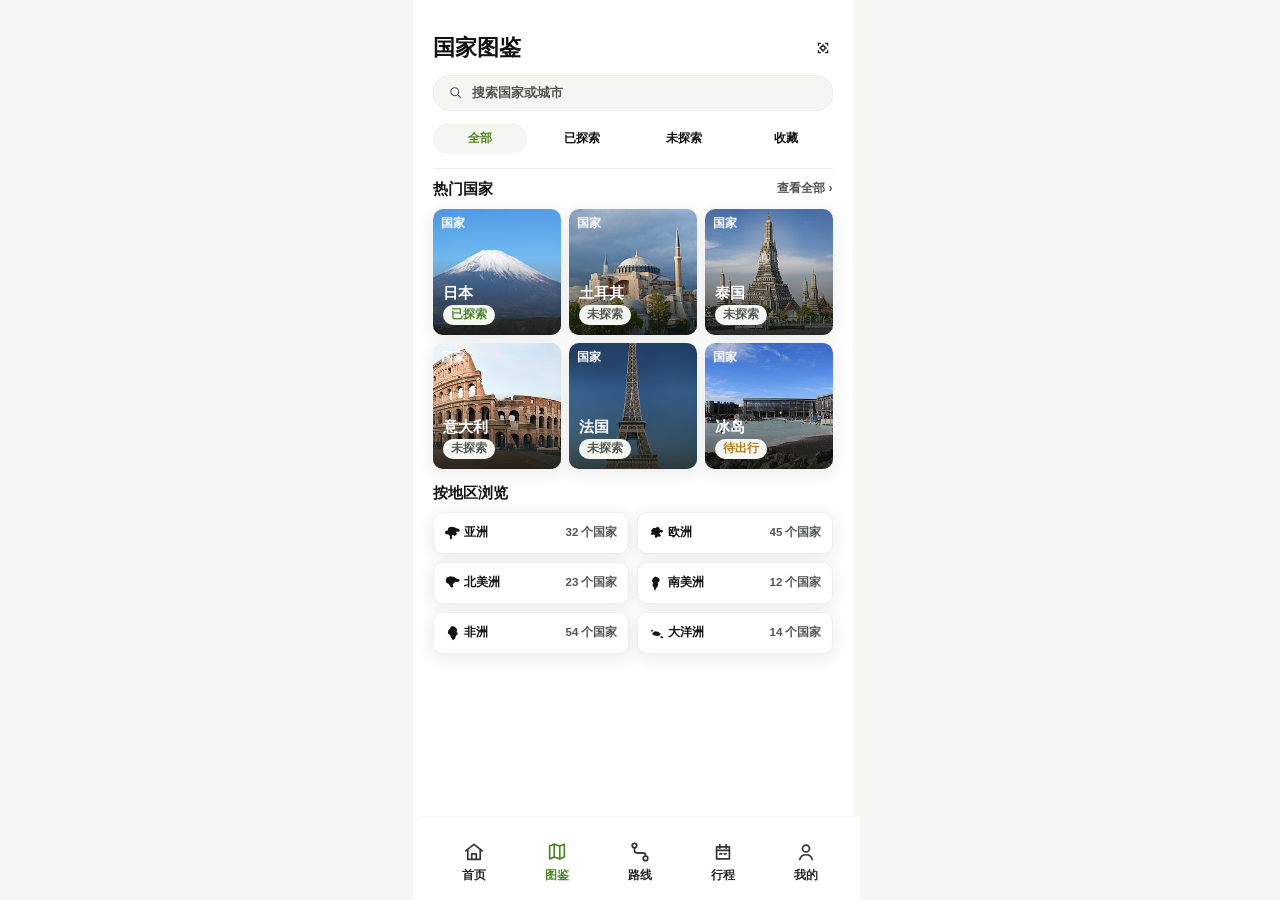
==== commit 7afdd84a: "deploy travel collection" ====
--- a/travel-collection/atlas.html
+++ b/travel-collection/atlas.html
@@ -4,15 +4,16 @@
     <meta charset="UTF-8" />
     <meta name="viewport" content="width=device-width, initial-scale=1.0, viewport-fit=cover" />
     <title>国家图鉴</title>
-    <link rel="stylesheet" href="mobile.css" />
-    <script src="home-components.js" defer></script>
-    <script src="atlas.js" defer></script>
-    <script src="app-shared.js" defer></script>
+    <link rel="stylesheet" href="mobile.css?v=page-title-compact-20260613" />
+    <script src="travel-data.js?v=country-city-gallery-20260614" defer></script>
+    <script src="travel-search.js" defer></script>
+    <script src="travel-state.js?v=logic-state-20260607" defer></script>
+    <script src="home-components.js?v=home-next-row-20260607" defer></script>
+    <script src="atlas.js?v=atlas-country-only-20260607" defer></script>
+    <script src="app-shared.js?v=logic-state-20260607" defer></script>
   </head>
   <body>
     <main class="home-screen atlas-screen" aria-label="国家图鉴">
-      <status-bar></status-bar>
-
       <header class="atlas-header">
         <h1>国家图鉴</h1>
         <button type="button" aria-label="图鉴设置">
@@ -34,6 +35,7 @@
       <section class="atlas-filters" aria-label="状态筛选">
         <button class="active" type="button" data-filter="全部">全部</button>
         <button type="button" data-filter="已探索">已探索</button>
+        <button type="button" data-filter="待出行">待出行</button>
         <button type="button" data-filter="未探索">未探索</button>
         <button type="button" data-filter="收藏">收藏</button>
       </section>
@@ -41,29 +43,11 @@
       <section class="atlas-popular" aria-label="热门国家">
         <div class="atlas-section-head">
           <h2>热门国家</h2>
-          <a href="#">查看全部 <span aria-hidden="true">›</span></a>
+          <a href="atlas.html#all" data-atlas-show-all>查看全部 <span aria-hidden="true">›</span></a>
         </div>
 
-        <div class="atlas-country-list">
-          <button class="atlas-country-card" type="button" data-country="日本" data-status="已探索" data-favorite="true">
-            <img src="assets/atlas-japan-cover.svg" alt="日本封面图" />
-            <span class="atlas-card-shade"></span>
-            <span class="atlas-country-name">日本</span>
-            <span class="atlas-status-chip explored">已探索</span>
-          </button>
-          <button class="atlas-country-card" type="button" data-country="意大利" data-status="未探索">
-            <img src="assets/atlas-italy-cover.svg" alt="意大利封面图" />
-            <span class="atlas-card-shade"></span>
-            <span class="atlas-country-name">意大利</span>
-            <span class="atlas-status-chip">未探索</span>
-          </button>
-          <button class="atlas-country-card" type="button" data-country="冰岛" data-status="未探索" data-favorite="true">
-            <img src="assets/atlas-iceland-cover.svg" alt="冰岛封面图" />
-            <span class="atlas-card-shade"></span>
-            <span class="atlas-country-name">冰岛</span>
-            <span class="atlas-status-chip">未探索</span>
-          </button>
-        </div>
+        <div class="atlas-country-list" data-atlas-results></div>
+        <div class="atlas-pagination" data-atlas-pager></div>
       </section>
 
       <section class="atlas-regions" aria-label="按地区浏览">
@@ -71,42 +55,42 @@
         <div class="atlas-region-grid">
           <button type="button" data-region="亚洲">
             <span class="atlas-region-icon">
-              <svg viewBox="0 0 24 24" aria-hidden="true"><path d="M6.4 7.4 10.2 4l4.2 1 1.2 2.8 3.3 1.1.8 4.5-3 2.2-1.2 3.9-3.3-1.4-2.4 1.4-2.3-2.7-2.7-.6 1.7-3.6-1.1-2.2Z"></path><path d="m10.2 4 .8 4.2 3.5 1.5-1.5 3.5 2.5 2.4"></path></svg>
+              <svg viewBox="0 0 32 32" aria-hidden="true"><path class="continent-shape" d="M7.6 7.2 12 4.9l6.8.7 3.1 2 3.9.8 2.7 3.2-2 2.1-3.1-.5-2.1 1.2 1.5 2.4-1.1 3.2-3.2.8-2.6-1.2-2.2 1.4 1.1 3.4-2.5 3.6-1.9-3.3.2-3.3-2.7-2.8-3.8-.4-2.7-2 1.2-3.6 3.9-1.2Z"></path></svg>
             </span>
             <span>亚洲</span>
             <em>32 个国家</em>
           </button>
           <button type="button" data-region="欧洲">
             <span class="atlas-region-icon">
-              <svg viewBox="0 0 24 24" aria-hidden="true"><path d="M7.2 7.3 11.1 4.8l3.8.8 1.2 2.4 3.1 1.5-1.4 3.1.9 2.8-3.4 1.1-2.2 3-3.1-1.8-3.6.4-1.3-3.7 2.1-2.5-1-2.3Z"></path><path d="m11.1 4.8.8 4.3 4.2-1.1M11.9 9.1l-2.8 3.2 4 2.1 2.2 2.1"></path></svg>
+              <svg viewBox="0 0 32 32" aria-hidden="true"><path class="continent-shape" d="M6.7 9.6 10 6.8l3.5.7 2.7-2.5 3.7 1.4 1.6 3.3 3.7.8 1.7 2.8-2.3 1.8-3-.5-1.2 2.8 2.4 2.8-1.6 2.6-3.8-.8-2.3 2.6-3.1-.7.4-3.7-2.6-1.5-3.2.8-2-2.6 2.5-2.3-1.9-2.7Z"></path></svg>
             </span>
             <span>欧洲</span>
             <em>45 个国家</em>
           </button>
           <button type="button" data-region="北美洲">
             <span class="atlas-region-icon">
-              <svg viewBox="0 0 24 24" aria-hidden="true"><path d="M4.8 8.7 8.9 4.6l5.4.7 4.6 3.8-.7 3.8-3.4 1.1-1.8 2.9-3.5.7-3.1-2.6.5-3.1-2.3-1.3Z"></path><path d="m8.9 4.6 1.8 4.7 4.4.7 3.1 2.9M10.7 9.3l-3.8 2.6"></path></svg>
+              <svg viewBox="0 0 32 32" aria-hidden="true"><path class="continent-shape" d="M4.9 6.3 11.4 4l6.6 1.2 4.8 3.3 3.9.4 1.2 3.1-3 2.3-4.1-.6-3.3 2.1-2.2 3.8 1.4 3.2-2.4 1.5-3.1-2.3-2.7-4.2-4.2-2.4-1.2-4.7Z"></path></svg>
             </span>
             <span>北美洲</span>
             <em>23 个国家</em>
           </button>
           <button type="button" data-region="南美洲">
             <span class="atlas-region-icon">
-              <svg viewBox="0 0 24 24" aria-hidden="true"><path d="M9.5 4.4 14.6 6.2l2.7 4.1-1.8 3.1-2.4 1.5-.9 4.9-2 1.2-1.7-3.9.7-3.3-2.3-2.1.8-4.6Z"></path><path d="m14.6 6.2-2.4 3.6 3.3 3.6M12.2 9.8l-3 4"></path></svg>
+              <svg viewBox="0 0 32 32" aria-hidden="true"><path class="continent-shape" d="M12.4 4.5 17.6 6l3.3 3.5-.8 4.1-2.8 1.8.9 3.4-1.9 4.9-2.6 1.9-.2 4.1-2.5-1.5-.8-4.6-2.4-3.2 1.3-4.6-2.2-3.5 1.4-4Z"></path></svg>
             </span>
             <span>南美洲</span>
             <em>12 个国家</em>
           </button>
           <button type="button" data-region="非洲">
             <span class="atlas-region-icon">
-              <svg viewBox="0 0 24 24" aria-hidden="true"><path d="M9 4.4h5.2l3.1 3.4 1.3 4.1-2.3 3.4.3 2.2-3.9 3.2-3.1-3.3-3.2-1.9.7-4.9-1.1-2.1Z"></path><path d="m14.2 4.4-2 5 2.6 2.3 1.5 3.6M12.2 9.4 8.7 11l.9 6.4"></path></svg>
+              <svg viewBox="0 0 32 32" aria-hidden="true"><path class="continent-shape" d="M13.5 3.5 19.2 5l4 4.5-.6 4.8 2.3 3.3-3.4 2.9-1.8 5.3-3.7 3.2-3.5-4.6-1.7-4.7-4-2.9.7-5.1 2.6-3.1Z"></path></svg>
             </span>
             <span>非洲</span>
             <em>54 个国家</em>
           </button>
           <button type="button" data-region="大洋洲">
             <span class="atlas-region-icon">
-              <svg viewBox="0 0 24 24" aria-hidden="true"><path d="M5.1 16.5 8.7 9.1l4.9 1.4 4.9 5.6-2.5 2.7-4.1-.9-2.9 1.3Z"></path><path d="M15.5 6.7l3.4 1.1M19.2 10.5l2 .7M8.7 9.1l3.2 8.8M13.6 10.5l2.4 8.3"></path></svg>
+              <svg viewBox="0 0 32 32" aria-hidden="true"><path class="continent-shape" d="M8.2 15.5 12.5 13l5.4.7 4.3 3.1-.5 3.3-4.7 1.4-5.8-.9-3.6-2.3Z"></path><path class="continent-shape" d="M23.2 21.5 25.8 22l1.5 1.8-1.9 1.7-2.6-.7-.9-1.7Z"></path><path class="continent-shape" d="M5.2 11.8 7.3 10l2.1.9-1.2 2.2-2.7.5Z"></path></svg>
             </span>
             <span>大洋洲</span>
             <em>14 个国家</em>
--- a/travel-collection/mobile.css
+++ b/travel-collection/mobile.css
@@ -8,31 +8,28 @@
   --color-text-main: #11140f;
   --color-text-secondary: #4f574e;
   --color-line: #edf0ec;
-  --color-phone-border: rgba(35, 43, 35, 0.08);
   --color-tabbar-bg: rgba(255, 255, 255, 0.96);
   --color-tabbar-line: rgba(24, 32, 24, 0.045);
   --color-icon-muted: #313832;
-  --radius-card: 13px;
-  --radius-image: 8px;
-  --radius-phone: 22px;
+  --radius-card: 16px;
+  --radius-image: 10px;
   --radius-tab-active: 0;
-  --shadow-card: 0 7px 18px rgba(43, 55, 44, 0.09);
-  --shadow-soft: 0 2px 10px rgba(37, 48, 43, 0.08);
-  --shadow-phone: 0 8px 22px rgba(25, 35, 31, 0.08);
-  --space-page-x: 15px;
-  --space-section: 18px;
-  --space-card-x: 12px;
-  --space-card-y: 11px;
+  --shadow-card: 0 10px 26px rgba(43, 55, 44, 0.1);
+  --shadow-soft: 0 4px 16px rgba(37, 48, 43, 0.09);
+  --space-page-x: 20px;
+  --space-section: 24px;
+  --space-card-x: 18px;
+  --space-card-y: 16px;
   --font-family: -apple-system, BlinkMacSystemFont, "SF Pro Text", "PingFang SC", "Helvetica Neue", Arial, sans-serif;
-  --font-h1: 15.5px/1.12 var(--font-family);
-  --font-body: 10px/1.4 var(--font-family);
-  --font-caption: 9px/1.25 var(--font-family);
-  --font-number: 32.5px/0.98 var(--font-family);
-  --font-section-title: 10px/1 var(--font-family);
-  --font-card-title: 12.5px/1.12 var(--font-family);
-  --font-card-title-sm: 10.5px/1.15 var(--font-family);
-  --font-meta: 8px/1 var(--font-family);
-  --font-tab: 8.2px/1 var(--font-family);
+  --font-h1: 22px/1.12 var(--font-family);
+  --font-body: 15px/1.4 var(--font-family);
+  --font-caption: 13px/1.28 var(--font-family);
+  --font-number: 48px/0.98 var(--font-family);
+  --font-section-title: 15px/1.1 var(--font-family);
+  --font-card-title: 17px/1.16 var(--font-family);
+  --font-card-title-sm: 15px/1.18 var(--font-family);
+  --font-meta: 12px/1.1 var(--font-family);
+  --font-tab: 11.5px/1 var(--font-family);
   --weight-regular: 600;
   --weight-body: 650;
   --weight-label: 740;
@@ -40,10 +37,11 @@
   --weight-strong: 770;
   --weight-number: 780;
   --weight-section: 790;
-  --asset-map: url("assets/home-map-asset.svg");
-  --asset-mascot: url("assets/home-mascot-placeholder.svg"); /* TODO: replace exact mascot asset */
+  --asset-map: url("assets/home-map-p2.png");
+  --asset-mascot: url("assets/home-bear-mascot.png");
   --asset-next-cover: url("assets/home-aurora-cover.svg");
   --asset-recent-cover: url("assets/home-japan-cover.svg");
+  --app-max-width: 440px;
 }
 
 * {
@@ -52,14 +50,22 @@
 
 html,
 body {
+  width: 100%;
   min-height: 100%;
   margin: 0;
+  overflow-x: clip;
+  overscroll-behavior-x: none;
+  scrollbar-gutter: stable;
 }
 
 body {
-  display: grid;
+  display: flex;
+  justify-content: center;
+  align-items: flex-start;
+  width: 100%;
   min-height: 100vh;
-  place-items: start center;
+  min-height: 100dvh;
+  overflow-x: clip;
   background: #f7f7f4;
   color: var(--color-text-main);
   font-family: var(--font-family);
@@ -76,7 +82,6 @@
   display: none !important;
 }
 
-status-bar,
 greeting-header,
 stat-card,
 trip-preview-card,
@@ -87,70 +92,23 @@
 
 .home-screen {
   position: relative;
-  width: 245px;
-  min-height: 505px;
-  overflow: hidden;
-  margin-top: 2px;
-  padding: 12px 10px 76px 12px;
-  border: 1px solid var(--color-phone-border);
-  border-radius: var(--radius-phone);
+  width: 100%;
+  max-width: var(--app-max-width);
+  min-height: 100vh;
+  min-height: 100dvh;
+  overflow-x: clip;
+  overflow-y: auto;
+  overscroll-behavior-x: none;
+  touch-action: pan-y;
+  padding: max(20px, env(safe-area-inset-top)) 20px 104px;
   background: var(--color-page-bg);
-  box-shadow: var(--shadow-phone);
-  transform: none;
-}
-
-.home-statusbar {
-  display: flex;
-  align-items: center;
-  justify-content: space-between;
-  height: 14px;
-  padding: 0 5px 0 6px;
-  color: #0b0d0b;
-  font: 700 8.5px/1 var(--font-family);
-}
-
-.home-status-icons {
-  display: flex;
-  align-items: center;
-  gap: 3px;
-}
-
-.home-status-icons svg {
-  display: block;
-  fill: #0b0d0b;
-  stroke: #0b0d0b;
-}
-
-.status-signal {
-  width: 13px;
-  height: 9px;
-}
-
-.status-wifi {
-  width: 12px;
-  height: 9px;
-  fill: none !important;
-  stroke-width: 1.6;
-  stroke-linecap: round;
-}
-
-.status-battery {
-  width: 19px;
-  height: 9px;
-  fill: none !important;
-  stroke-width: 1.2;
-}
-
-.status-battery rect:nth-child(2) {
-  fill: #0b0d0b;
-  stroke: none;
 }
 
 .home-greeting {
   display: flex;
   align-items: flex-start;
   justify-content: space-between;
-  margin-top: 13px;
+  margin-top: 16px;
   padding-left: 0;
   padding-right: 0;
 }
@@ -164,24 +122,23 @@
 
 .home-greeting h1 span {
   display: inline-block;
-  margin-left: 4px;
-  font-size: 14px;
+  margin-left: 6px;
+  font-size: 20px;
   transform: translateY(-1px);
 }
 
 .home-greeting p {
-  margin: 6px 0 0;
+  margin: 8px 0 0;
   color: var(--color-text-secondary);
   font: var(--font-caption);
-  font-size: 8.8px;
   font-weight: var(--weight-regular);
 }
 
 .home-bell-button {
   position: relative;
   display: grid;
-  width: 20px;
-  height: 20px;
+  width: 32px;
+  height: 32px;
   margin-top: 2px;
   padding: 0;
   place-items: center;
@@ -190,8 +147,8 @@
 }
 
 .home-bell-button svg {
-  width: 16px;
-  height: 16px;
+  width: 23px;
+  height: 23px;
   fill: none;
   stroke: #101410;
   stroke-width: 1.8;
@@ -204,14 +161,14 @@
   top: -2px;
   right: -2px;
   display: grid;
-  min-width: 10px;
-  height: 10px;
-  padding: 1px 3px 0;
+  min-width: 16px;
+  height: 16px;
+  padding: 1px 5px 0;
   place-items: center;
   border-radius: 999px;
   background: #d84f3f;
   color: #fff;
-  font-size: 6.5px;
+  font-size: 9.5px;
   line-height: 1;
   font-style: normal;
   font-weight: var(--weight-title);
@@ -219,11 +176,12 @@
 
 .home-stat-card {
   position: relative;
-  min-height: 108px;
-  margin-top: 20px;
+  min-height: 216px;
+  margin-top: 22px;
   margin-right: 0;
-  padding: 15px 14px 10px;
+  padding: 23px 21px 17px;
   overflow: visible;
+  isolation: isolate;
   border-radius: var(--radius-card);
   background: var(--color-stat-card);
   box-shadow: var(--shadow-card);
@@ -232,70 +190,82 @@
 .home-stat-card::before {
   position: absolute;
   inset: 0;
+  z-index: 1;
   content: "";
   border-radius: inherit;
   background:
-    linear-gradient(115deg, rgba(255, 255, 255, 0.46), rgba(255, 255, 255, 0.08) 45%, rgba(153, 198, 187, 0.12)),
-    radial-gradient(circle at 88% 86%, rgba(120, 158, 105, 0.28), transparent 30%);
+    linear-gradient(90deg, rgba(217, 239, 240, 0.68) 0%, rgba(217, 239, 240, 0.48) 31%, rgba(217, 239, 240, 0.12) 56%, rgba(217, 239, 240, 0.02) 100%),
+    linear-gradient(180deg, rgba(255, 255, 255, 0.1), rgba(255, 255, 255, 0.01));
   pointer-events: none;
 }
 
 .home-stat-copy {
   position: relative;
   z-index: 2;
-  width: 128px;
+  width: min(100%, 300px);
 }
 
 .home-stat-copy p {
   margin: 0;
   color: #1d2a24;
   font: var(--font-caption);
-  font-size: 9.5px;
   font-weight: var(--weight-label);
 }
 
 .home-stat-number {
+  position: absolute;
+  top: 48px;
+  left: 16px;
   display: flex;
   align-items: baseline;
-  gap: 6px;
-  margin-top: 8px;
+  gap: 9px;
+  margin-top: 0;
   color: #050806;
 }
 
 .home-stat-number strong {
   font: var(--font-number);
   font-weight: var(--weight-number);
-  letter-spacing: -0.45px;
+  letter-spacing: 0;
 }
 
 .home-stat-number span {
-  font-size: 14px;
+  font-size: 19px;
   font-weight: var(--weight-title);
 }
 
 .home-stat-copy .home-progress-label {
-  margin-top: 10px;
-  font-size: 8.5px;
+  position: absolute;
+  top: 118px;
+  left: 0;
+  width: 300px;
+  margin-top: 0;
+  font-size: 15px;
+  line-height: 1.1;
 }
 
 .home-progress-row {
+  position: absolute;
+  top: 143px;
+  left: 0;
   display: flex;
   align-items: center;
-  gap: 7px;
-  margin-top: 6px;
+  gap: 14px;
+  width: 300px;
+  margin-top: 0;
 }
 
 .home-progress-track {
-  width: 88px;
-  height: 5px;
+  width: 226px;
+  height: 12px;
   overflow: hidden;
   border-radius: 99px;
-  background: rgba(255, 255, 255, 0.58);
+  background: rgba(255, 255, 255, 0.52);
 }
 
 .home-progress-track i {
   display: block;
-  width: 47%;
+  width: var(--progress-percent, 0%);
   height: 100%;
   border-radius: inherit;
   background: var(--color-primary-green);
@@ -303,116 +273,77 @@
 
 .home-progress-row span {
   color: #253327;
-  font-size: 7.5px;
+  font-size: 15px;
   font-weight: var(--weight-title);
 }
 
 .home-map-asset {
   position: absolute;
-  right: 2px;
-  bottom: 1px;
-  z-index: 1;
-  width: 126px;
-  height: 86px;
-  object-fit: contain;
-  opacity: 0.78;
+  inset: 0;
+  z-index: 0;
+  width: 100%;
+  height: 100%;
+  border-radius: inherit;
+  object-fit: cover;
+  object-position: center;
+  opacity: 0.95;
 }
 
 .home-mascot-asset {
   position: absolute;
-  top: -24px;
-  right: 14px;
+  top: -18px;
+  right: 12px;
   z-index: 3;
-  width: 52px;
-  height: 58px;
+  width: 108px;
+  height: 118px;
   object-fit: contain;
   filter: drop-shadow(0 5px 5px rgba(49, 62, 42, 0.16));
 }
 
-.home-next-card {
-  display: grid;
-  grid-template-columns: 1fr 70px;
-  gap: 10px;
-  align-items: center;
-  min-height: 73px;
-  margin-top: 11px;
+.home-next-section {
+  margin-top: 18px;
   margin-right: 0;
-  padding: 11px 10px 10px 12px;
-  border-radius: var(--radius-card);
-  background: var(--color-card);
-  box-shadow: var(--shadow-soft);
-}
-
-.home-next-copy p {
-  margin: 0;
-  color: var(--color-text-secondary);
-  font: var(--font-caption);
-  font-size: 8.4px;
-  font-weight: 650;
-}
-
-.home-next-copy p:first-child {
-  color: #1f261f;
-  font-size: 8.6px;
-  font-weight: 720;
-}
-
-.home-next-copy h2 {
-  margin: 6px 0 4px;
-  color: var(--color-text-main);
-  font: var(--font-card-title);
-  font-weight: var(--weight-strong);
-  letter-spacing: 0;
-}
-
-.home-next-copy p:last-child {
-  margin-top: 5px;
-}
-
-.home-next-card img {
-  width: 70px;
-  height: 57px;
-  border-radius: var(--radius-image);
-  object-fit: cover;
-}
-
-.home-recent-section {
-  margin-top: 17px;
-  margin-right: 0;
-}
-
-.home-recent-section h2 {
-  margin: 0 0 10px 2px;
+}
+
+.home-next-section h2 {
+  margin: 0 0 14px 2px;
   color: #1b211b;
   font: var(--font-section-title);
   font-weight: var(--weight-section);
   letter-spacing: 0;
 }
 
-.home-recent-card {
-  display: grid;
-  grid-template-columns: 50px 1fr 13px;
-  gap: 10px;
-  align-items: center;
-  min-height: 67px;
-  padding: 3px 6px 0 5px;
+.home-next-card {
+  display: grid;
+  grid-template-columns: 72px 1fr 20px;
+  gap: 14px;
+  align-items: center;
+  min-height: 88px;
+  padding: 2px 8px 0 0;
   border-radius: var(--radius-card);
   background: transparent;
   box-shadow: none;
 }
 
-.home-recent-cover {
-  width: 50px;
-  height: 50px;
+.home-next-cover {
+  width: 72px;
+  height: 72px;
   border-radius: var(--radius-image);
   object-fit: cover;
 }
 
-.home-recent-copy {
+.home-next-empty-cover {
+  display: block;
+  background:
+    linear-gradient(135deg, rgba(75, 135, 44, 0.14), rgba(129, 186, 198, 0.18)),
+    #f4f7f1;
+}
+
+.home-next-copy {
   min-width: 0;
 }
 
-.home-recent-copy h3 {
+.home-next-copy h3 {
   margin: 0;
   color: var(--color-text-main);
   font: var(--font-card-title-sm);
@@ -420,19 +351,81 @@
   letter-spacing: 0;
 }
 
-.home-recent-copy p {
-  margin: 7px 0 6px;
+.home-next-copy p {
+  margin: 9px 0 0;
   color: #2b312b;
   font: var(--font-meta);
   font-weight: var(--weight-body);
 }
 
+.home-next-card.is-empty {
+  grid-template-columns: 72px 1fr;
+}
+
+.home-recent-section {
+  margin-top: 20px;
+  margin-right: 0;
+}
+
+.home-recent-section h2 {
+  margin: 0 0 14px 2px;
+  color: #1b211b;
+  font: var(--font-section-title);
+  font-weight: var(--weight-section);
+  letter-spacing: 0;
+}
+
+.home-recent-card {
+  display: grid;
+  grid-template-columns: 72px 1fr 20px;
+  gap: 14px;
+  align-items: center;
+  min-height: 88px;
+  padding: 2px 8px 0 0;
+  border-radius: var(--radius-card);
+  background: transparent;
+  box-shadow: none;
+}
+
+.home-recent-cover {
+  width: 72px;
+  height: 72px;
+  border-radius: var(--radius-image);
+  object-fit: cover;
+}
+
+.home-recent-empty-cover {
+  display: block;
+  background:
+    linear-gradient(135deg, rgba(75, 135, 44, 0.14), rgba(129, 186, 198, 0.18)),
+    #f4f7f1;
+}
+
+.home-recent-copy {
+  min-width: 0;
+}
+
+.home-recent-copy h3 {
+  margin: 0;
+  color: var(--color-text-main);
+  font: var(--font-card-title-sm);
+  font-weight: var(--weight-strong);
+  letter-spacing: 0;
+}
+
+.home-recent-copy p {
+  margin: 9px 0 8px;
+  color: #2b312b;
+  font: var(--font-meta);
+  font-weight: var(--weight-body);
+}
+
 .home-recent-chips {
   display: flex;
   align-items: center;
-  gap: 6px;
+  gap: 8px;
   color: #202820;
-  font-size: 7.5px;
+  font-size: 11.5px;
   line-height: 1;
   font-weight: var(--weight-body);
 }
@@ -442,8 +435,8 @@
 }
 
 .home-recent-arrow {
-  width: 13px;
-  height: 13px;
+  width: 20px;
+  height: 20px;
   fill: none;
   stroke: #0f140f;
   stroke-width: 2.2;
@@ -452,15 +445,19 @@
 }
 
 .home-tabbar {
-  position: absolute;
-  right: 0;
+  position: fixed;
+  right: auto;
   bottom: 0;
-  left: 0;
+  left: 50%;
+  z-index: 100;
   display: grid;
   grid-template-columns: repeat(5, 1fr);
   align-items: center;
-  height: 70px;
-  padding: 13px 9px 10px;
+  width: 100%;
+  max-width: var(--app-max-width);
+  height: 84px;
+  padding: 15px 12px max(12px, env(safe-area-inset-bottom));
+  transform: translateX(-50%);
   border-top: 1px solid var(--color-tabbar-line);
   background: var(--color-tabbar-bg);
 }
@@ -468,7 +465,7 @@
 .home-tabbar a {
   display: grid;
   justify-items: center;
-  gap: 3px;
+  gap: 5px;
   color: #1f271f;
   text-decoration: none;
   font: var(--font-tab);
@@ -477,15 +474,15 @@
 
 .home-tabbar span {
   display: grid;
-  width: 19px;
-  height: 18px;
+  width: 28px;
+  height: 26px;
   place-items: center;
   border-radius: var(--radius-tab-active);
 }
 
 .home-tabbar svg {
-  width: 15px;
-  height: 15px;
+  width: 22px;
+  height: 22px;
   fill: none;
   stroke: var(--color-icon-muted);
   stroke-width: 1.85;
@@ -504,23 +501,21 @@
 }
 
 .home-tabbar .active svg {
-  fill: currentColor;
+  fill: none;
   stroke: currentColor;
 }
 
 .atlas-screen {
-  padding-right: 6px;
-  padding-bottom: 70px;
-  padding-left: 6px;
+  padding: max(34px, calc(env(safe-area-inset-top) + 18px)) 22px 126px;
 }
 
 .atlas-header {
   display: flex;
   align-items: center;
   justify-content: space-between;
-  margin-top: 10px;
-  margin-right: 6px;
-  margin-left: 6px;
+  margin-top: 18px;
+  margin-right: 0;
+  margin-left: 0;
 }
 
 .atlas-header h1 {
@@ -554,11 +549,11 @@
 .atlas-search {
   display: flex;
   align-items: center;
-  height: 23px;
-  margin-top: 14px;
-  margin-right: 6px;
-  margin-left: 6px;
-  padding: 0 9px;
+  height: 38px;
+  margin-top: 18px;
+  margin-right: 0;
+  margin-left: 0;
+  padding: 0 14px;
   border: 1px solid var(--color-line);
   border-radius: var(--radius-card);
   background: var(--color-chip-bg);
@@ -566,8 +561,8 @@
 
 .atlas-search svg {
   flex: 0 0 auto;
-  width: 12px;
-  height: 12px;
+  width: 15px;
+  height: 15px;
   fill: none;
   stroke: var(--color-text-secondary);
   stroke-width: 1.8;
@@ -579,7 +574,7 @@
   min-width: 0;
   flex: 1;
   height: 100%;
-  padding: 0 0 0 6px;
+  padding: 0 0 0 9px;
   border: 0;
   outline: 0;
   background: transparent;
@@ -596,14 +591,18 @@
   display: grid;
   grid-template-columns: repeat(4, 1fr);
   align-items: center;
-  gap: 6px;
-  margin-top: 9px;
-  margin-right: 6px;
-  margin-left: 6px;
+  gap: 8px;
+  margin-top: 14px;
+  margin-right: 0;
+  margin-left: 0;
+}
+
+.atlas-filters [data-filter="待出行"] {
+  display: none;
 }
 
 .atlas-filters button {
-  height: 22px;
+  height: 32px;
   padding: 0;
   border: 0;
   border-radius: var(--radius-card);
@@ -620,10 +619,10 @@
 }
 
 .atlas-popular {
-  margin-top: 9px;
-  margin-right: 6px;
-  margin-left: 6px;
-  padding-top: 11px;
+  margin-top: 18px;
+  margin-right: 0;
+  margin-left: 0;
+  padding-top: 15px;
   border-top: 1px solid var(--color-line);
 }
 
@@ -652,14 +651,54 @@
 .atlas-country-list {
   display: grid;
   grid-template-columns: repeat(3, 1fr);
-  gap: 7px;
-  margin-top: 9px;
+  gap: 10px;
+  margin-top: 18px;
+  scroll-margin-top: 28px;
+  scroll-margin-bottom: 118px;
+}
+
+.atlas-pagination {
+  margin-top: 18px;
+  margin-bottom: 28px;
+}
+
+.atlas-pager {
+  display: grid;
+  grid-template-columns: 1fr auto 1fr;
+  gap: 12px;
+  align-items: center;
+  margin: 0 0 2px;
+}
+
+.atlas-pager button {
+  min-height: 34px;
+  border: 0;
+  border-radius: 999px;
+  background: var(--color-chip-bg);
+  color: var(--color-text-main);
+  font: 13px/1 var(--font-family);
+  font-weight: 720;
+}
+
+.atlas-pager button:last-child {
+  background: var(--color-primary-green);
+  color: var(--color-card);
+}
+
+.atlas-pager button:disabled {
+  opacity: 0.42;
+}
+
+.atlas-pager span {
+  color: var(--color-text-secondary);
+  font: var(--font-meta);
+  font-weight: var(--weight-body);
 }
 
 .atlas-country-card {
   position: relative;
   display: block;
-  height: 99px;
+  height: clamp(138px, 31vw, 152px);
   overflow: hidden;
   padding: 0;
   border: 0;
@@ -672,6 +711,7 @@
   width: 100%;
   height: 100%;
   object-fit: cover;
+  object-position: center 45%;
 }
 
 .atlas-card-shade {
@@ -682,25 +722,41 @@
 
 .atlas-country-name {
   position: absolute;
-  left: 8px;
-  bottom: 23px;
+  left: 10px;
+  right: 10px;
+  bottom: 38px;
   color: var(--color-card);
   font: var(--font-card-title-sm);
   font-weight: var(--weight-strong);
+  line-height: 1.08;
+  text-align: left;
+}
+
+.atlas-place-type {
+  position: absolute;
+  left: 8px;
+  top: 8px;
+  color: var(--color-card);
+  font: var(--font-meta);
+  font-weight: var(--weight-label);
 }
 
 .atlas-status-chip {
   position: absolute;
-  left: 8px;
-  bottom: 8px;
-  min-width: 34px;
-  height: 13px;
-  padding: 2px 5px 0;
+  left: 10px;
+  bottom: 12px;
+  display: inline-flex;
+  align-items: center;
+  justify-content: center;
+  min-width: 44px;
+  height: 20px;
+  padding: 0 8px;
   border-radius: var(--radius-card);
   background: var(--color-chip-bg);
   color: var(--color-text-secondary);
   font: var(--font-meta);
-  font-size: 7px;
+  font-size: 11.5px;
+  line-height: 1;
   font-weight: var(--weight-body);
   text-align: center;
 }
@@ -709,24 +765,37 @@
   color: var(--color-primary-green);
 }
 
+.atlas-status-chip.planned {
+  color: #b67a1c;
+}
+
 .atlas-regions {
-  margin-top: 29px;
+  margin-top: 26px;
+}
+
+.atlas-empty {
+  width: 100%;
+  margin: 0;
+  padding: 18px 0;
+  color: var(--color-text-secondary);
+  font: var(--font-body);
+  text-align: center;
 }
 
 .atlas-region-grid {
   display: grid;
   grid-template-columns: repeat(2, 1fr);
-  gap: 7px 4px;
-  margin-top: 11px;
-  padding: 0 6px;
+  gap: 10px 8px;
+  margin-top: 13px;
+  padding: 0;
 }
 
 .atlas-region-grid button {
   display: grid;
   grid-template-columns: 20px 1fr auto;
   align-items: center;
-  height: 31px;
-  padding: 0 6px;
+  height: 47px;
+  padding: 0 10px;
   border: 1px solid var(--color-line);
   border-radius: var(--radius-image);
   background: var(--color-card);
@@ -735,21 +804,32 @@
   text-align: left;
 }
 
+.atlas-region-grid button.active {
+  border-color: rgba(72, 137, 42, 0.28);
+  background: var(--color-chip-bg);
+  color: var(--color-primary-green);
+}
+
 .atlas-region-icon {
   display: grid;
+  width: 19px;
+  height: 19px;
+  place-items: center;
+}
+
+.atlas-region-icon svg {
   width: 18px;
   height: 18px;
-  place-items: center;
-}
-
-.atlas-region-icon svg {
-  width: 17px;
-  height: 17px;
   fill: none;
   stroke: var(--color-icon-muted);
-  stroke-width: 1.75;
+  stroke-width: 1.85;
   stroke-linecap: round;
   stroke-linejoin: round;
+}
+
+.atlas-region-icon .continent-shape {
+  fill: currentColor;
+  stroke: none;
 }
 
 .atlas-region-grid span:not(.atlas-region-icon) {
@@ -760,22 +840,22 @@
 .atlas-region-grid em {
   color: var(--color-text-secondary);
   font: var(--font-meta);
-  font-size: 7px;
+  font-size: 11.5px;
   font-style: normal;
   font-weight: var(--weight-regular);
   white-space: nowrap;
 }
 
 .country-screen {
-  padding: 0 0 70px;
+  padding: 0 0 88px;
   background: var(--color-page-bg);
 }
 
 .country-hero {
   position: relative;
-  height: 155px;
+  height: 190px;
   overflow: hidden;
-  border-radius: var(--radius-phone) var(--radius-phone) var(--radius-card) var(--radius-card);
+  border-radius: 0 0 var(--radius-card) var(--radius-card);
   color: var(--color-card);
 }
 
@@ -793,21 +873,14 @@
   background: linear-gradient(180deg, rgba(17, 20, 15, 0.02) 0%, rgba(17, 20, 15, 0.1) 42%, rgba(17, 20, 15, 0.82) 100%);
 }
 
-.country-hero .home-statusbar {
-  position: relative;
-  z-index: 2;
-  padding: 12px 14px 0;
-  color: #0b0d0b;
-}
-
 .country-hero-actions {
   position: relative;
   z-index: 2;
   display: flex;
   align-items: center;
   justify-content: space-between;
-  margin-top: 9px;
-  padding: 0 12px;
+  margin-top: 13px;
+  padding: 0 20px;
 }
 
 .country-hero-actions div {
@@ -817,8 +890,8 @@
 
 .country-icon-button {
   display: grid;
-  width: 24px;
-  height: 24px;
+  width: 31px;
+  height: 31px;
   padding: 0;
   place-items: center;
   border: 0;
@@ -829,8 +902,8 @@
 }
 
 .country-icon-button svg {
-  width: 13px;
-  height: 13px;
+  width: 16px;
+  height: 16px;
   fill: none;
   stroke: currentColor;
   stroke-width: 1.9;
@@ -845,25 +918,25 @@
 
 .country-hero-copy {
   position: absolute;
-  right: 12px;
-  bottom: 9px;
-  left: 14px;
+  right: 20px;
+  bottom: 15px;
+  left: 20px;
   z-index: 2;
 }
 
 .country-hero-copy h1 {
   margin: 0;
   color: var(--color-card);
-  font-size: 23px;
+  font-size: 29px;
   line-height: 1;
   font-weight: var(--weight-number);
   letter-spacing: 0;
 }
 
 .country-hero-copy p {
-  margin: 7px 0 0;
+  margin: 8px 0 0;
   color: var(--color-card);
-  font-size: 8px;
+  font-size: 12.5px;
   line-height: 1;
   font-weight: var(--weight-body);
   white-space: nowrap;
@@ -872,8 +945,8 @@
 .country-content {
   position: relative;
   z-index: 3;
-  margin-top: -4px;
-  padding: 12px 14px 0;
+  margin-top: -8px;
+  padding: 16px 20px 0;
   border-radius: var(--radius-card) var(--radius-card) 0 0;
   background: var(--color-page-bg);
 }
@@ -886,12 +959,80 @@
   line-height: 1.45;
 }
 
+.country-tag-row,
+.city-tag-row {
+  display: flex;
+  flex-wrap: wrap;
+  gap: 7px;
+  margin-top: 10px;
+}
+
+.country-tag-row span,
+.city-tag-row span,
+.country-spot-list span,
+.city-spot-list span {
+  border-radius: var(--radius-card);
+  background: var(--color-chip-bg);
+  color: var(--color-text-secondary);
+  font: var(--font-meta);
+  font-weight: var(--weight-label);
+}
+
+.country-tag-row span,
+.city-tag-row span {
+  padding: 5px 8px;
+}
+
+.country-trip-meta,
+.city-trip-meta {
+  display: grid;
+  grid-template-columns: repeat(3, 1fr);
+  gap: 7px;
+  margin-top: 12px;
+}
+
+.country-trip-meta span,
+.city-trip-meta span {
+  min-height: 47px;
+  padding: 8px 7px;
+  border-radius: var(--radius-image);
+  background: var(--color-card);
+  box-shadow: var(--shadow-soft);
+}
+
+.country-trip-meta em,
+.city-trip-meta em {
+  display: block;
+  margin-bottom: 6px;
+  color: var(--color-text-secondary);
+  font: var(--font-meta);
+  font-style: normal;
+}
+
+.country-trip-meta strong,
+.city-trip-meta strong {
+  color: var(--color-text-main);
+  font: var(--font-caption);
+  font-weight: var(--weight-strong);
+}
+
+.city-trip-meta button {
+  min-height: 44px;
+  border: 0;
+  border-radius: var(--radius-image);
+  background: var(--color-card);
+  box-shadow: var(--shadow-soft);
+  color: var(--color-text-main);
+  font: var(--font-meta);
+  font-weight: var(--weight-label);
+}
+
 .country-action-card {
   display: grid;
-  grid-template-columns: repeat(3, 1fr);
-  align-items: center;
-  height: 38px;
-  margin-top: 9px;
+  grid-template-columns: repeat(4, 1fr);
+  align-items: center;
+  height: 44px;
+  margin-top: 11px;
   border-radius: var(--radius-card);
   background: var(--color-card);
   box-shadow: var(--shadow-soft);
@@ -908,7 +1049,7 @@
   background: transparent;
   color: var(--color-text-main);
   font: var(--font-meta);
-  font-size: 7.5px;
+  font-size: 12px;
   font-weight: var(--weight-body);
   white-space: nowrap;
 }
@@ -933,7 +1074,7 @@
 }
 
 .country-section {
-  margin-top: 14px;
+  margin-top: 18px;
 }
 
 .country-routes {
@@ -957,15 +1098,15 @@
   color: var(--color-text-secondary);
   text-decoration: none;
   font: var(--font-meta);
-  font-size: 7.5px;
+  font-size: 12px;
   font-weight: var(--weight-body);
 }
 
 .country-city-list {
   display: grid;
-  grid-template-columns: repeat(4, 1fr);
-  gap: 6px;
-  margin-top: 8px;
+  grid-template-columns: repeat(3, 1fr);
+  gap: 8px;
+  margin-top: 10px;
 }
 
 .country-mini-card,
@@ -983,7 +1124,8 @@
 }
 
 .country-mini-card {
-  height: 58px;
+  aspect-ratio: 1 / 1;
+  height: auto;
 }
 
 .country-mini-card img,
@@ -991,6 +1133,7 @@
   width: 100%;
   height: 100%;
   object-fit: cover;
+  object-position: center center;
 }
 
 .country-mini-card span,
@@ -1004,7 +1147,7 @@
   position: absolute;
   left: 6px;
   bottom: 22px;
-  font-size: 9px;
+  font-size: 13px;
   line-height: 1;
   font-weight: var(--weight-strong);
 }
@@ -1019,7 +1162,7 @@
   border-radius: var(--radius-card);
   background: var(--color-chip-bg);
   color: var(--color-text-main);
-  font-size: 7px;
+  font-size: 11.5px;
   line-height: 1;
   font-style: normal;
   font-weight: var(--weight-body);
@@ -1028,13 +1171,13 @@
 
 .country-route-list {
   display: grid;
-  grid-template-columns: 72px 1fr;
+  grid-template-columns: repeat(2, 1fr);
   gap: 8px;
-  margin-top: 8px;
+  margin-top: 10px;
 }
 
 .country-route-card {
-  height: 57px;
+  height: 74px;
 }
 
 .country-route-card strong,
@@ -1046,7 +1189,7 @@
 
 .country-route-card strong {
   bottom: 28px;
-  font-size: 9px;
+  font-size: 13px;
   line-height: 1;
   font-weight: var(--weight-strong);
 }
@@ -1054,10 +1197,182 @@
 .country-route-card em {
   bottom: 13px;
   color: var(--color-card);
-  font-size: 8px;
+  font-size: 12.5px;
   line-height: 1;
   font-style: normal;
   font-weight: var(--weight-body);
+}
+
+.country-city-gallery {
+  position: fixed;
+  inset: 0 auto 0 50%;
+  z-index: 130;
+  display: flex;
+  width: min(100vw, var(--app-max-width));
+  min-height: 100dvh;
+  padding: max(18px, env(safe-area-inset-top)) 20px max(28px, env(safe-area-inset-bottom));
+  transform: translateX(-50%);
+  flex-direction: column;
+  overflow-x: hidden;
+  overflow-y: auto;
+  background: #fff;
+  color: var(--color-text-main);
+}
+
+.country-city-gallery-head {
+  display: grid;
+  grid-template-columns: 34px minmax(0, 1fr);
+  gap: 10px;
+  align-items: center;
+  margin-bottom: 16px;
+}
+
+.country-city-gallery-head button {
+  display: grid;
+  width: 34px;
+  height: 34px;
+  padding: 0;
+  place-items: center;
+  border: 0;
+  background: transparent;
+  color: var(--color-text-main);
+  font: 28px/1 var(--font-family);
+}
+
+.country-city-gallery-head span {
+  display: grid;
+  gap: 2px;
+  min-width: 0;
+}
+
+.country-city-gallery-head strong {
+  color: var(--color-text-main);
+  font: var(--font-h1);
+  font-weight: var(--weight-title);
+}
+
+.country-city-gallery-head em {
+  overflow: hidden;
+  color: var(--color-text-secondary);
+  font: var(--font-caption);
+  font-style: normal;
+  font-weight: var(--weight-body);
+  text-overflow: ellipsis;
+  white-space: nowrap;
+}
+
+.country-city-gallery-grid {
+  display: grid;
+  grid-template-columns: repeat(2, minmax(0, 1fr));
+  gap: 12px;
+}
+
+.country-route-gallery-grid {
+  display: grid;
+  grid-template-columns: repeat(2, minmax(0, 1fr));
+  gap: 10px;
+}
+
+.country-city-gallery-card {
+  position: relative;
+  display: block;
+  height: 132px;
+  min-height: 132px;
+  overflow: hidden;
+  padding: 0;
+  border: 0;
+  border-radius: var(--radius-image);
+  background: var(--color-card);
+  box-shadow: var(--shadow-soft);
+  color: var(--color-card);
+  text-align: left;
+}
+
+.country-route-gallery-card {
+  position: relative;
+  display: block;
+  height: 104px;
+  overflow: hidden;
+  padding: 0;
+  border: 0;
+  border-radius: var(--radius-image);
+  background: var(--color-card);
+  box-shadow: var(--shadow-soft);
+  color: var(--color-card);
+  text-align: left;
+}
+
+.country-city-gallery-card img,
+.country-route-gallery-card img {
+  width: 100%;
+  height: 100%;
+  object-fit: cover;
+  object-position: center center;
+}
+
+.country-city-gallery-card span,
+.country-route-gallery-card span {
+  position: absolute;
+  inset: 0;
+  background: linear-gradient(180deg, rgba(17, 20, 15, 0) 35%, rgba(17, 20, 15, 0.76) 100%);
+}
+
+.country-city-gallery-card strong,
+.country-city-gallery-card em,
+.country-route-gallery-card strong,
+.country-route-gallery-card em {
+  position: absolute;
+  left: 10px;
+  z-index: 1;
+  max-width: calc(100% - 20px);
+  overflow: hidden;
+  text-overflow: ellipsis;
+  white-space: nowrap;
+}
+
+.country-city-gallery-card strong {
+  bottom: 28px;
+  font-size: 16px;
+  line-height: 1;
+  font-weight: var(--weight-strong);
+}
+
+.country-city-gallery-card em {
+  bottom: 10px;
+  color: rgba(255, 255, 255, 0.88);
+  font-size: 11px;
+  line-height: 1;
+  font-style: normal;
+  font-weight: var(--weight-body);
+}
+
+.country-route-gallery-card strong {
+  bottom: 28px;
+  font-size: 14px;
+  line-height: 1.05;
+  font-weight: var(--weight-strong);
+}
+
+.country-route-gallery-card em {
+  bottom: 10px;
+  color: rgba(255, 255, 255, 0.9);
+  font-size: 11px;
+  line-height: 1;
+  font-style: normal;
+  font-weight: var(--weight-body);
+}
+
+.country-spot-list,
+.city-spot-list {
+  display: flex;
+  flex-wrap: wrap;
+  gap: 7px;
+  margin-top: 8px;
+}
+
+.country-spot-list span,
+.city-spot-list span {
+  padding: 7px 9px;
 }
 
 .country-share-card {
@@ -1369,6 +1684,19 @@
   font-weight: var(--weight-body);
 }
 
+.notification-list-modal article button {
+  width: fit-content;
+  min-height: 24px;
+  margin-top: 8px;
+  padding: 0 10px;
+  border: 0;
+  border-radius: var(--radius-card);
+  background: var(--color-card);
+  color: var(--color-primary-green);
+  font: var(--font-meta);
+  font-weight: var(--weight-label);
+}
+
 .favorites-modal {
   display: grid;
   gap: 9px;
@@ -1395,13 +1723,13 @@
 }
 
 .route-screen {
-  height: 505px;
-  min-height: 505px;
-  padding: 12px 12px 70px;
+  min-height: 100vh;
+  min-height: 100dvh;
+  padding: max(24px, env(safe-area-inset-top)) 20px 104px;
 }
 
 .route-header {
-  margin-top: 15px;
+  margin-top: 18px;
 }
 
 .route-header h1 {
@@ -1412,19 +1740,26 @@
 }
 
 .route-search {
+  margin-top: 18px;
+}
+
+.route-search-summary {
+  margin: 8px 2px 0;
+  color: var(--color-primary-green);
+  font: var(--font-meta);
+  font-weight: var(--weight-body);
+}
+
+.route-tabs {
+  display: grid;
+  grid-template-columns: repeat(2, 1fr);
   margin-top: 14px;
-}
-
-.route-tabs {
-  display: grid;
-  grid-template-columns: repeat(2, 1fr);
-  margin-top: 10px;
   border-bottom: 1px solid var(--color-line);
 }
 
 .route-tabs button {
   position: relative;
-  height: 25px;
+  height: 34px;
   padding: 0;
   border: 0;
   background: transparent;
@@ -1449,145 +1784,36 @@
   content: "";
 }
 
-.route-chips {
-  display: flex;
-  justify-content: space-between;
-  gap: 0;
-  margin-top: 8px;
-}
-
-.route-chips button {
-  height: 22px;
-  padding: 0 9px;
-  border: 0;
-  border-radius: var(--radius-card);
-  background: var(--color-chip-bg);
-  color: var(--color-text-main);
+.route-list {
+  display: grid;
+  gap: 14px;
+  margin-top: 18px;
+}
+
+.route-empty-state {
+  display: grid;
+  justify-items: center;
+  gap: 8px;
+  padding: 22px 16px;
+  color: var(--color-text-secondary);
+  text-align: center;
+}
+
+.route-empty-state p {
+  margin: 0;
+  color: var(--color-text-main);
+  font: var(--font-body);
+  font-weight: var(--weight-title);
+}
+
+.route-empty-state span {
   font: var(--font-meta);
-  font-weight: var(--weight-body);
-  white-space: nowrap;
-}
-
-.route-chips .active {
-  color: var(--color-primary-green);
-  font-weight: var(--weight-title);
-}
-
-.route-list {
-  display: grid;
-  gap: 7px;
-  margin-top: 8px;
-}
-
-.route-card {
-  display: grid;
-  grid-template-columns: 58px 1fr 37px;
-  gap: 8px;
-  align-items: center;
-  min-height: 68px;
-  padding: 5px 7px 5px 5px;
-  border: 0;
-  border-radius: var(--radius-card);
-  background: var(--color-card);
-  box-shadow: var(--shadow-soft);
-  color: var(--color-text-main);
-  text-align: left;
-}
-
-.route-card img {
-  width: 58px;
-  height: 58px;
-  border-radius: var(--radius-image);
-  object-fit: cover;
-}
-
-.route-copy {
-  display: grid;
-  min-width: 0;
-  gap: 3px;
-}
-
-.route-copy strong {
-  overflow: hidden;
-  color: var(--color-text-main);
-  font: var(--font-card-title-sm);
-  font-weight: var(--weight-strong);
-  text-overflow: ellipsis;
-  white-space: nowrap;
-}
-
-.route-copy em,
-.route-copy small {
-  overflow: hidden;
-  color: var(--color-text-main);
-  font: var(--font-meta);
-  font-style: normal;
-  font-weight: var(--weight-body);
-  text-overflow: ellipsis;
-  white-space: nowrap;
-}
-
-.route-copy small:last-child {
-  color: var(--color-text-secondary);
-}
-
-.route-ring {
-  display: grid;
-  width: 34px;
-  height: 34px;
-  place-items: center;
-  border-radius: 999px;
-  background:
-    radial-gradient(circle, var(--color-card) 55%, transparent 56%),
-    conic-gradient(var(--color-primary-green) calc(var(--route-index) * 1%), var(--color-line) 0);
-}
-
-.route-ring b {
-  color: var(--color-text-main);
-  font-size: 8px;
-  line-height: 1;
-  font-weight: var(--weight-body);
-}
-
-.route-single-section {
-  margin-top: 13px;
-}
-
-.route-single-section h2 {
-  margin: 0 0 8px;
-  color: var(--color-text-main);
-  font: var(--font-section-title);
-  font-weight: var(--weight-section);
-}
-
-.route-screen .home-tabbar {
-  height: 54px;
-  padding: 6px 9px 8px;
-}
-
-.trip-screen {
-  height: 505px;
-  min-height: 505px;
-  padding: 12px 7px 70px 12px;
-}
-
-.trip-header {
-  display: flex;
-  align-items: center;
-  justify-content: space-between;
-  margin-top: 15px;
-}
-
-.trip-header h1 {
-  margin: 0;
-  color: var(--color-text-main);
-  font: var(--font-h1);
-  font-weight: var(--weight-title);
-}
-
-.trip-header button {
-  height: 25px;
-  padding: 0 12px;
+}
+
+.route-empty-state button {
+  min-height: 36px;
+  margin-top: 4px;
+  padding: 0 18px;
   border: 0;
   border-radius: 999px;
   background: var(--color-primary-green);
@@ -1596,16 +1822,182 @@
   font-weight: var(--weight-title);
 }
 
+.route-card {
+  display: grid;
+  grid-template-columns: minmax(0, 1fr) max-content;
+  grid-template-areas:
+    "main main"
+    "meta actions";
+  column-gap: 12px;
+  min-height: 132px;
+  padding: 12px;
+  border-radius: var(--radius-card);
+  background: var(--color-card);
+  box-shadow: var(--shadow-soft);
+  color: var(--color-text-main);
+  text-align: left;
+}
+
+.route-card-main {
+  grid-area: main;
+  display: grid;
+  grid-template-columns: 104px minmax(0, 1fr);
+  gap: 14px;
+  width: 100%;
+  min-height: 0;
+  padding: 0;
+  border: 0;
+  background: transparent;
+  text-align: left;
+}
+
+.route-card img {
+  width: 104px;
+  height: 86px;
+  border-radius: var(--radius-image);
+  object-fit: cover;
+}
+
+.route-copy {
+  display: grid;
+  min-width: 0;
+  gap: 5px;
+}
+
+.route-copy strong {
+  overflow: hidden;
+  color: var(--color-text-main);
+  font: var(--font-card-title-sm);
+  font-weight: var(--weight-strong);
+  text-overflow: ellipsis;
+  white-space: nowrap;
+}
+
+.route-copy em,
+.route-copy small {
+  overflow: hidden;
+  color: var(--color-text-main);
+  font: var(--font-meta);
+  font-style: normal;
+  font-weight: var(--weight-body);
+  text-overflow: ellipsis;
+  white-space: nowrap;
+}
+
+.route-copy small:last-child {
+  color: var(--color-text-secondary);
+  display: -webkit-box;
+  -webkit-line-clamp: 2;
+  white-space: normal;
+  -webkit-box-orient: vertical;
+}
+
+.route-card-meta,
+.route-card-actions {
+  display: flex;
+  flex-wrap: nowrap;
+  gap: 8px;
+  margin: 12px 0 0;
+}
+
+.route-card-meta {
+  grid-area: meta;
+  align-self: end;
+  min-width: 0;
+  overflow: hidden;
+}
+
+.route-card-actions {
+  grid-area: actions;
+  align-self: end;
+  flex-shrink: 0;
+  justify-content: flex-end;
+  margin-left: auto;
+}
+
+.route-card-meta span {
+  display: inline-flex;
+  align-items: center;
+  justify-content: center;
+  min-height: 31px;
+  padding: 0 9px;
+  border-radius: 999px;
+  background: var(--color-chip-bg);
+  color: var(--color-text-secondary);
+  font: 12.5px/1 var(--font-family);
+  font-weight: 700;
+  white-space: nowrap;
+}
+
+.route-card-actions button {
+  min-height: 31px;
+  padding: 0 12px;
+  border: 0;
+  border-radius: 999px;
+  background: var(--color-chip-bg);
+  color: var(--color-text-main);
+  font: 12.5px/1 var(--font-family);
+  font-weight: 760;
+  white-space: nowrap;
+}
+
+.route-card-actions [data-route-favorite] {
+  width: 34px;
+  padding: 0;
+  color: var(--color-text-secondary);
+  font-size: 18px;
+}
+
+.route-card-actions [data-route-favorite].favorited {
+  color: var(--color-primary-green);
+}
+
+.route-screen .home-tabbar {
+  height: 84px;
+  padding: 15px 12px max(12px, env(safe-area-inset-bottom));
+}
+
+.trip-screen {
+  min-height: 100vh;
+  min-height: 100dvh;
+  padding: max(24px, env(safe-area-inset-top)) 20px 104px;
+}
+
+.trip-header {
+  display: flex;
+  align-items: center;
+  justify-content: space-between;
+  margin-top: 18px;
+}
+
+.trip-header h1 {
+  margin: 0;
+  color: var(--color-text-main);
+  font: var(--font-h1);
+  font-weight: var(--weight-title);
+}
+
+.trip-header button {
+  height: 27px;
+  padding: 0 13px;
+  border: 0;
+  border-radius: 999px;
+  background: var(--color-primary-green);
+  color: var(--color-card);
+  font: var(--font-meta);
+  font-weight: var(--weight-title);
+}
+
 .trip-tabs {
   display: grid;
-  grid-template-columns: repeat(4, 1fr);
-  margin-top: 16px;
+  grid-template-columns: repeat(2, 1fr);
+  margin-top: 18px;
   border-bottom: 1px solid var(--color-line);
 }
 
 .trip-tabs button {
   position: relative;
-  height: 25px;
+  height: 34px;
   padding: 0;
   border: 0;
   background: transparent;
@@ -1621,90 +2013,229 @@
 
 .trip-tabs .active::after {
   position: absolute;
-  right: 18px;
+  right: 38px;
   bottom: -1px;
-  left: 18px;
+  left: 38px;
   height: 2px;
   border-radius: var(--radius-card);
   background: var(--color-primary-green);
   content: "";
 }
 
+.trip-day-search {
+  display: grid;
+  grid-template-columns: 18px 1fr;
+  gap: 8px;
+  align-items: center;
+  height: 38px;
+  margin-top: 13px;
+  padding: 0 14px;
+  border: 1px solid rgba(68, 88, 71, 0.08);
+  border-radius: 999px;
+  background: #f7f8f5;
+  box-shadow: inset 0 1px 0 rgba(255, 255, 255, 0.7);
+}
+
+.trip-day-search svg {
+  width: 17px;
+  height: 17px;
+  fill: none;
+  stroke: #657065;
+  stroke-width: 2;
+  stroke-linecap: round;
+  stroke-linejoin: round;
+}
+
+.trip-day-search input {
+  min-width: 0;
+  border: 0;
+  outline: none;
+  background: transparent;
+  color: var(--color-text-main);
+  font: 13px/1 var(--font-family);
+  font-weight: 650;
+}
+
+.trip-day-search input::placeholder {
+  color: #7d887d;
+}
+
+.trip-search-summary {
+  margin: 7px 4px 0;
+  color: var(--color-primary-green);
+  font: 12px/1.2 var(--font-family);
+  font-weight: 650;
+}
+
 .trip-section {
-  margin-top: 13px;
-}
-
-.trip-section h2 {
-  margin: 0 0 10px;
-  color: var(--color-text-main);
-  font: var(--font-section-title);
-  font-weight: var(--weight-section);
+  margin-top: 18px;
+}
+
+.trip-filter-pills {
+  display: grid;
+  grid-template-columns: repeat(3, max-content);
+  gap: 14px;
+  margin: 0 0 18px;
+}
+
+.trip-filter-wide {
+  grid-template-columns: max-content max-content max-content max-content;
+  gap: 12px;
+}
+
+.trip-filter-pills button {
+  height: 32px;
+  min-width: 82px;
+  padding: 0 15px;
+  border: 0;
+  border-radius: 999px;
+  background: #f7f8f5;
+  color: #5e665e;
+  font: 14px/1 var(--font-family);
+  font-weight: 650;
+}
+
+.trip-filter-pills .active {
+  background: var(--color-chip-bg);
+  color: #15330f;
+  font-weight: 760;
 }
 
 .trip-card-list {
   display: grid;
-  gap: 8px;
-  margin-left: -3px;
-}
-
-.trip-card {
-  display: grid;
-  grid-template-columns: 67px 1fr auto;
-  gap: 10px;
-  align-items: center;
-  min-height: 82px;
-  padding: 7px 12px 7px 6px;
-  border: 0;
+  gap: 18px;
+  margin-left: 0;
+}
+
+.trip-empty-state {
+  padding: 18px 14px;
   border-radius: var(--radius-card);
   background: var(--color-card);
   box-shadow: var(--shadow-soft);
+  color: var(--color-text-secondary);
+  font: var(--font-meta);
+  text-align: center;
+}
+
+.trip-card {
+  position: relative;
+  display: grid;
+  gap: 0;
+  min-height: 154px;
+  padding: 0;
+  border: 0;
+  border-radius: var(--radius-card);
+  background: var(--color-card);
+  box-shadow: var(--shadow-soft);
   color: var(--color-text-main);
   text-align: left;
 }
 
-.trip-card img {
-  width: 67px;
-  height: 67px;
+.trip-card-top {
+  display: grid;
+  grid-template-columns: 112px minmax(0, 1fr) auto;
+  gap: 12px;
+  align-items: start;
+  padding: 12px 12px 11px;
+}
+
+.trip-cover-wrap {
+  position: relative;
+  display: block;
+}
+
+.trip-cover-wrap img {
+  width: 112px;
+  height: 104px;
   border-radius: var(--radius-image);
   object-fit: cover;
 }
 
+.trip-cover-wrap i {
+  position: absolute;
+  top: 8px;
+  left: 8px;
+  min-width: 45px;
+  padding: 4px 8px;
+  border-radius: 999px;
+  background: rgba(244, 247, 241, 0.94);
+  color: var(--color-primary-green);
+  font: 10.5px/1 var(--font-family);
+  font-style: normal;
+  font-weight: var(--weight-title);
+  text-align: center;
+}
+
 .trip-card-copy {
   display: grid;
   min-width: 0;
-  gap: 4px;
+  gap: 6px;
+  padding-top: 4px;
+  padding-right: 0;
 }
 
 .trip-card-copy strong {
   overflow: hidden;
   color: var(--color-text-main);
-  font: var(--font-card-title-sm);
-  font-weight: var(--weight-strong);
+  font: 16px/1.16 var(--font-family);
+  font-weight: 760;
   text-overflow: ellipsis;
   white-space: nowrap;
 }
 
-.trip-card-copy em,
-.trip-card-copy small {
+.trip-card-copy em {
   overflow: hidden;
-  color: var(--color-text-main);
-  font: var(--font-meta);
+  color: #161d16;
+  font: 12.5px/1.2 var(--font-family);
   font-style: normal;
-  font-weight: var(--weight-body);
+  font-weight: 690;
   text-overflow: ellipsis;
   white-space: nowrap;
 }
 
+.trip-card-copy small {
+  display: inline-flex;
+  align-items: center;
+  gap: 5px;
+  overflow: hidden;
+  color: #2f372f;
+  font: 12px/1.18 var(--font-family);
+  font-weight: 620;
+  text-overflow: ellipsis;
+  white-space: nowrap;
+}
+
+.trip-card-copy small svg,
+.trip-meta-strip svg {
+  flex: 0 0 auto;
+  width: 13px;
+  height: 13px;
+  fill: none;
+  stroke: #202820;
+  stroke-width: 1.8;
+  stroke-linecap: round;
+  stroke-linejoin: round;
+}
+
+.trip-budget-line {
+  color: #414940 !important;
+  font-weight: 600 !important;
+}
+
 .trip-status {
+  position: static;
   align-self: start;
-  min-width: 38px;
-  height: 17px;
-  margin-top: 4px;
-  padding: 4px 7px 0;
+  min-width: 62px;
+  height: 24px;
+  margin-top: 0;
+  padding: 0 8px;
+  display: inline-flex;
+  align-items: center;
+  justify-content: center;
   border-radius: 999px;
   background: var(--color-chip-bg);
   color: var(--color-primary-green);
-  font-size: 7px;
+  font-size: 11px;
   line-height: 1;
   font-weight: var(--weight-body);
   text-align: center;
@@ -1719,13 +2250,37 @@
   color: var(--color-primary-green);
 }
 
+.trip-meta-strip {
+  display: grid;
+  grid-template-columns: repeat(4, minmax(0, 1fr)) 32px;
+  align-items: center;
+  min-height: 44px;
+  padding: 0 12px;
+  border-top: 1px solid var(--color-line);
+}
+
+.trip-meta-strip i {
+  display: inline-flex;
+  align-items: center;
+  justify-content: center;
+  gap: 4px;
+  min-width: 0;
+  overflow: hidden;
+  color: #2f372f;
+  font: 11.5px/1 var(--font-family);
+  font-style: normal;
+  font-weight: 650;
+  text-overflow: ellipsis;
+  white-space: nowrap;
+}
+
 .trip-completed {
   margin-top: 19px;
 }
 
 .trip-screen .home-tabbar {
-  height: 54px;
-  padding: 6px 9px 8px;
+  height: 84px;
+  padding: 15px 12px max(12px, env(safe-area-inset-bottom));
 }
 
 .trip-create-modal {
@@ -1752,7 +2307,7 @@
 
 .trip-modal-actions {
   display: grid;
-  grid-template-columns: 1fr 1fr;
+  grid-template-columns: repeat(auto-fit, minmax(76px, 1fr));
   gap: 8px;
 }
 
@@ -1841,14 +2396,790 @@
   font-weight: var(--weight-body);
 }
 
+.trip-detail-modal {
+  position: fixed;
+  inset: 0;
+  z-index: 200;
+  align-items: stretch;
+  place-items: stretch;
+  padding: 0;
+  background: var(--color-card);
+  overflow: auto;
+}
+
+.trip-detail-panel {
+  display: grid;
+  gap: 12px;
+  align-self: start;
+  width: 100%;
+  min-height: 100vh;
+  min-height: 100dvh;
+  padding: max(14px, env(safe-area-inset-top)) 16px 88px;
+  border-radius: 0;
+  background: var(--color-card);
+  box-shadow: none;
+  overflow: auto;
+}
+
+.trip-detail-head {
+  display: flex;
+  align-items: center;
+  justify-content: space-between;
+  min-height: 32px;
+}
+
+.trip-detail-head button {
+  display: inline-flex;
+  align-items: center;
+  justify-content: center;
+  width: 32px;
+  height: 32px;
+  padding: 0;
+  border: 0;
+  border-radius: 50%;
+  background: transparent;
+  color: var(--color-text-main);
+}
+
+.trip-detail-head svg,
+.trip-overview-grid svg,
+.trip-stat-row svg {
+  width: 19px;
+  height: 19px;
+  fill: none;
+  stroke: currentColor;
+  stroke-width: 1.8;
+  stroke-linecap: round;
+  stroke-linejoin: round;
+}
+
+.trip-detail-back svg {
+  width: 24px;
+  height: 24px;
+}
+
+.trip-detail-head-actions {
+  display: flex;
+  gap: 12px;
+}
+
+.trip-detail-title {
+  display: grid;
+  grid-template-columns: minmax(0, 1fr) max-content;
+  gap: 6px 10px;
+  align-items: center;
+  margin-top: 4px;
+}
+
+.trip-detail-title h1 {
+  overflow: hidden;
+  margin: 0;
+  color: var(--color-text-main);
+  font: 22px/1.15 var(--font-family);
+  font-weight: 800;
+  letter-spacing: 0;
+  text-overflow: ellipsis;
+  white-space: nowrap;
+}
+
+.trip-detail-title em {
+  align-self: center;
+  justify-self: start;
+  width: max-content;
+  padding: 4px 9px;
+  border-radius: 999px;
+  background: var(--color-chip-bg);
+  color: var(--color-primary-green);
+  font: 12px/1 var(--font-family);
+  font-style: normal;
+  font-weight: 720;
+}
+
+.trip-detail-title p,
+.trip-detail-title small {
+  grid-column: 1 / -1;
+  margin: 0;
+  color: #4a5148;
+  font: 13px/1.35 var(--font-family);
+  font-weight: 560;
+}
+
+.trip-detail-title small b {
+  color: var(--color-primary-green);
+  font-weight: 780;
+}
+
+.trip-detail-hero {
+  position: relative;
+  margin: 2px 0 0;
+}
+
+.trip-detail-hero img {
+  display: block;
+  width: 100%;
+  height: 146px;
+  border-radius: 13px;
+  object-fit: cover;
+}
+
+.trip-detail-hero button {
+  position: absolute;
+  right: 12px;
+  bottom: 12px;
+  min-height: 28px;
+  padding: 0 12px;
+  border: 1px solid rgba(255, 255, 255, 0.78);
+  border-radius: 999px;
+  background: rgba(20, 22, 20, 0.36);
+  color: #fff;
+  font: 12px/1 var(--font-family);
+  font-weight: 650;
+  backdrop-filter: blur(8px);
+}
+
+.trip-complete-callout {
+  display: grid;
+  grid-template-columns: 34px 1fr;
+  gap: 12px;
+  align-items: center;
+  margin-top: -3px;
+  padding: 17px 18px;
+  border-radius: 18px;
+  background: #fbfcf8;
+  box-shadow: 0 10px 24px rgba(27, 42, 21, 0.08);
+}
+
+.trip-complete-callout i {
+  display: inline-flex;
+  align-items: center;
+  justify-content: center;
+  width: 30px;
+  height: 30px;
+  border-radius: 50%;
+  background: var(--color-primary-green);
+  color: #fff;
+}
+
+.trip-complete-callout svg {
+  width: 18px;
+  height: 18px;
+  fill: none;
+  stroke: currentColor;
+  stroke-width: 2.2;
+}
+
+.trip-complete-callout strong {
+  display: block;
+  color: var(--color-text-main);
+  font: 18px/1.2 var(--font-family);
+  font-weight: 800;
+}
+
+.trip-complete-callout small {
+  display: block;
+  margin-top: 3px;
+  color: #626a60;
+  font: 13.5px/1.25 var(--font-family);
+  font-weight: 540;
+}
+
+.trip-detail-block {
+  display: grid;
+  gap: 10px;
+  padding: 12px;
+  border: 1px solid rgba(33, 45, 31, 0.055);
+  border-radius: 14px;
+  background: var(--color-card);
+  box-shadow: 0 8px 24px rgba(28, 37, 26, 0.08);
+}
+
+.trip-detail-block header {
+  display: flex;
+  align-items: center;
+  justify-content: space-between;
+  gap: 12px;
+}
+
+.trip-detail-block h2 {
+  margin: 0;
+  color: var(--color-text-main);
+  font: 15px/1.2 var(--font-family);
+  font-weight: 780;
+}
+
+.trip-detail-block header button,
+.trip-related-route button {
+  flex: 0 0 auto;
+  border: 0;
+  background: transparent;
+  color: var(--color-primary-green);
+  font: 12px/1 var(--font-family);
+  font-weight: 720;
+}
+
+.trip-overview-grid {
+  display: grid;
+  grid-template-columns: repeat(2, minmax(0, 1fr));
+  overflow: hidden;
+  border-radius: 12px;
+}
+
+.trip-overview-grid article {
+  display: grid;
+  grid-template-columns: 20px minmax(0, 1fr);
+  gap: 8px;
+  align-items: start;
+  min-height: 54px;
+  padding: 10px 9px;
+  border-right: 1px solid var(--color-line);
+  border-bottom: 1px solid var(--color-line);
+  background: #fff;
+}
+
+.trip-overview-grid article:nth-child(2n) {
+  border-right: 0;
+}
+
+.trip-overview-grid svg {
+  width: 17px;
+  height: 17px;
+  margin-top: 2px;
+  color: var(--color-primary-green);
+}
+
+.trip-overview-grid small,
+.trip-stat-row small,
+.trip-route-timeline small,
+.trip-related-route small,
+.trip-detail-muted,
+.budget-list small {
+  color: #626a60;
+  font: 11.5px/1.25 var(--font-family);
+  font-weight: 560;
+}
+
+.trip-overview-grid strong,
+.trip-stat-row strong,
+.trip-route-timeline strong,
+.trip-related-route strong,
+.budget-list strong {
+  display: block;
+  margin-top: 5px;
+  overflow: hidden;
+  color: var(--color-text-main);
+  font: 13px/1.28 var(--font-family);
+  font-weight: 720;
+  text-overflow: ellipsis;
+  text-align: left;
+}
+
+.trip-route-timeline {
+  display: grid;
+  grid-template-columns: 1fr auto 1fr auto 1fr;
+  gap: 8px;
+  align-items: center;
+}
+
+.trip-route-timeline article {
+  display: grid;
+  justify-items: center;
+  gap: 7px;
+  min-width: 0;
+}
+
+.trip-route-timeline img {
+  width: 62px;
+  height: 62px;
+  border-radius: 50%;
+  object-fit: cover;
+}
+
+.trip-route-timeline strong {
+  max-width: 76px;
+  margin-top: 0;
+  text-align: center;
+  white-space: nowrap;
+}
+
+.trip-route-timeline i {
+  color: #858d82;
+  font: 18px/1 var(--font-family);
+  font-style: normal;
+}
+
+.trip-saved-spots {
+  display: grid;
+  grid-template-columns: repeat(3, minmax(0, 1fr));
+  gap: 8px;
+}
+
+.trip-saved-spots article {
+  overflow: hidden;
+  border: 1px solid var(--color-line);
+  border-radius: 10px;
+  background: #fff;
+}
+
+.trip-saved-spots img {
+  display: block;
+  width: 100%;
+  height: 72px;
+  object-fit: cover;
+}
+
+.trip-saved-spots span {
+  display: grid;
+  gap: 4px;
+  padding: 8px;
+}
+
+.trip-saved-spots strong {
+  overflow: hidden;
+  color: var(--color-text-main);
+  font: 14px/1.18 var(--font-family);
+  font-weight: 760;
+  text-overflow: ellipsis;
+  white-space: nowrap;
+}
+
+.trip-saved-spots small {
+  overflow: hidden;
+  color: #596156;
+  font: 11.5px/1.2 var(--font-family);
+  text-overflow: ellipsis;
+  white-space: nowrap;
+}
+
+.trip-note-box {
+  display: block;
+}
+
+.trip-note-box textarea {
+  width: 100%;
+  min-height: 56px;
+  padding: 10px;
+  border: 0;
+  border-radius: 10px;
+  background: #f3f5ef;
+  color: var(--color-text-main);
+  font: 12px/1.45 var(--font-family);
+  font-weight: 540;
+  resize: vertical;
+}
+
+.trip-related-route {
+  display: grid;
+  grid-template-columns: 64px minmax(0, 1fr) auto;
+  gap: 12px;
+  align-items: center;
+}
+
+.trip-related-route img {
+  width: 64px;
+  height: 64px;
+  border-radius: 8px;
+  object-fit: cover;
+}
+
+.trip-related-route strong {
+  margin-top: 0;
+}
+
+.trip-lit-records {
+  display: grid;
+  gap: 11px;
+}
+
+.trip-lit-records > small {
+  color: #586056;
+  font: 12.5px/1 var(--font-family);
+  font-weight: 700;
+}
+
+.trip-lit-country {
+  display: grid;
+  grid-template-columns: 1fr auto;
+  gap: 8px;
+  align-items: center;
+  padding: 12px 14px;
+  border: 1px solid var(--color-line);
+  border-radius: 10px;
+}
+
+.trip-lit-country b {
+  color: var(--color-text-main);
+  font: 16px/1.2 var(--font-family);
+  font-weight: 780;
+}
+
+.trip-lit-country em {
+  color: #626a60;
+  font: 12.5px/1 var(--font-family);
+  font-style: normal;
+}
+
+.trip-photo-row {
+  display: grid;
+  grid-template-columns: repeat(4, minmax(0, 1fr));
+  gap: 8px;
+  margin-top: 12px;
+}
+
+.trip-photo-row span {
+  position: relative;
+  display: block;
+  overflow: hidden;
+  border-radius: 9px;
+}
+
+.trip-photo-row img {
+  display: block;
+  width: 100%;
+  height: 78px;
+  object-fit: cover;
+}
+
+.trip-photo-row i {
+  position: absolute;
+  inset: 0;
+  display: grid;
+  place-items: center;
+  background: rgba(20, 24, 20, 0.38);
+  color: #fff;
+  font: 16px/1 var(--font-family);
+  font-style: normal;
+  font-weight: 800;
+}
+
+.trip-stat-row {
+  display: grid;
+  grid-template-columns: repeat(4, minmax(0, 1fr));
+  gap: 8px;
+}
+
+.trip-stat-row span {
+  display: grid;
+  justify-items: center;
+  gap: 5px;
+  min-width: 0;
+  text-align: center;
+}
+
+.trip-stat-row svg {
+  color: #2f372f;
+}
+
+.trip-detail-actions {
+  position: sticky;
+  bottom: 0;
+  z-index: 2;
+  display: flex;
+  justify-content: center;
+  align-items: center;
+  gap: 9px;
+  padding: 8px 0 max(8px, env(safe-area-inset-bottom));
+  background: linear-gradient(180deg, rgba(255,255,255,0), var(--color-card) 18%);
+}
+
+.trip-detail-actions button,
+.budget-editor button {
+  min-height: 42px;
+  min-width: 118px;
+  padding: 0 22px;
+  border: 0;
+  border-radius: 12px;
+  background: var(--color-primary-green);
+  color: var(--color-card);
+  font: 13px/1 var(--font-family);
+  font-weight: 740;
+}
+
+.trip-detail-actions .secondary {
+  border: 1px solid var(--color-line);
+  background: #fff;
+  color: var(--color-text-main);
+}
+
+.trip-detail-utility-actions {
+  display: flex;
+  justify-content: center;
+  align-items: center;
+  gap: 18px;
+  margin-top: -8px;
+}
+
+.trip-detail-utility-actions button {
+  border: 0;
+  background: transparent;
+  color: #8c9388;
+  font: 12px/1 var(--font-family);
+  font-weight: 650;
+}
+
+.trip-detail-utility-actions [data-delete-trip] {
+  color: #9a4c39;
+}
+
+.budget-sheet {
+  display: grid;
+  gap: 6px;
+  padding: 2px 0 8px;
+  background: #fff;
+}
+
+.budget-sheet-head,
+.budget-row {
+  display: grid;
+  grid-template-columns: minmax(0, 1fr) minmax(96px, 0.72fr);
+  gap: 14px;
+  align-items: center;
+}
+
+.budget-sheet-head {
+  color: #7a8278;
+  font: 12px/1 var(--font-family);
+  font-weight: 720;
+}
+
+.budget-row {
+  min-height: 31px;
+}
+
+.budget-row input {
+  min-width: 0;
+  height: 30px;
+  padding: 0;
+  border: 0;
+  border-bottom: 1px solid rgba(42, 49, 41, 0.08);
+  border-radius: 0;
+  outline: none;
+  background: transparent;
+  color: #454b45;
+  font: 18px/1.1 var(--font-family);
+  font-weight: 560;
+}
+
+.budget-row input::placeholder {
+  color: #a3aaa0;
+}
+
+.budget-sheet-total {
+  display: grid;
+  grid-template-columns: minmax(0, 1fr) minmax(96px, 0.72fr);
+  gap: 14px;
+  align-items: center;
+  margin-top: 10px;
+}
+
+.budget-sheet-total button {
+  grid-column: 2;
+  width: 100%;
+  min-height: 34px;
+  padding: 0 10px;
+  border: 0;
+  border-radius: 10px;
+  background: var(--color-chip-bg);
+  color: var(--color-primary-green);
+  font: 12px/1 var(--font-family);
+  font-weight: 760;
+}
+
+.budget-sheet-total strong {
+  grid-column: 2;
+  color: #454b45;
+  font: 18px/1.15 var(--font-family);
+  font-weight: 680;
+}
+
+.budget-editor {
+  display: grid;
+  grid-template-columns: 1fr 1fr;
+  gap: 10px;
+}
+
+.budget-editor button.secondary {
+  border: 1px solid var(--color-line);
+  background: #fff;
+  color: var(--color-text-main);
+}
+
+.trip-overview-editor-panel {
+  gap: 14px;
+}
+
+.trip-overview-editor-form {
+  display: grid;
+  gap: 12px;
+}
+
+.trip-overview-editor-form fieldset,
+.trip-overview-editor-form label {
+  display: grid;
+  gap: 8px;
+  min-width: 0;
+  margin: 0;
+  padding: 0;
+  border: 0;
+}
+
+.trip-overview-editor-form legend,
+.trip-overview-editor-form label span {
+  color: var(--color-text-main);
+  font: 13px/1.2 var(--font-family);
+  font-weight: 760;
+}
+
+.trip-overview-editor-form input,
+.trip-overview-editor-form textarea {
+  width: 100%;
+  min-width: 0;
+  padding: 11px 12px;
+  border: 1px solid var(--color-line);
+  border-radius: 10px;
+  background: #fbfcf8;
+  color: var(--color-text-main);
+  font: 13px/1.35 var(--font-family);
+  font-weight: 560;
+}
+
+.trip-overview-editor-form textarea {
+  min-height: 72px;
+  resize: vertical;
+}
+
+.trip-overview-selected {
+  display: flex;
+  flex-wrap: wrap;
+  gap: 7px;
+  min-height: 30px;
+}
+
+.trip-overview-selected span {
+  display: inline-flex;
+  align-items: center;
+  gap: 6px;
+  min-height: 30px;
+  padding: 0 8px 0 10px;
+  border-radius: 999px;
+  background: var(--color-chip-bg);
+  color: var(--color-primary-green);
+  font: 12px/1 var(--font-family);
+  font-weight: 720;
+}
+
+.trip-overview-selected button {
+  display: inline-grid;
+  place-items: center;
+  width: 18px;
+  height: 18px;
+  padding: 0;
+  border: 0;
+  border-radius: 50%;
+  background: rgba(68, 137, 42, 0.12);
+  color: var(--color-primary-green);
+}
+
+.trip-overview-selected em {
+  color: #7b8377;
+  font: 12px/30px var(--font-family);
+  font-style: normal;
+}
+
+.trip-overview-country-list {
+  display: grid;
+  grid-template-columns: repeat(2, minmax(0, 1fr));
+  gap: 8px;
+  max-height: calc(58px * 4 + 8px * 3);
+  overflow: auto;
+  overscroll-behavior: contain;
+  scroll-padding: 8px;
+}
+
+.trip-overview-country-list button {
+  display: grid;
+  gap: 3px;
+  height: 58px;
+  min-width: 0;
+  padding: 10px;
+  border: 1px solid var(--color-line);
+  border-radius: 10px;
+  background: #fff;
+  text-align: left;
+}
+
+.trip-overview-country-list button.selected {
+  border-color: rgba(68, 137, 42, 0.45);
+  background: var(--color-chip-bg);
+}
+
+.trip-overview-country-list span {
+  overflow: hidden;
+  color: var(--color-text-main);
+  font: 13px/1.2 var(--font-family);
+  font-weight: 720;
+  text-overflow: ellipsis;
+  white-space: nowrap;
+}
+
+.trip-overview-country-list small {
+  overflow: hidden;
+  color: #6e766b;
+  font: 11px/1.2 var(--font-family);
+  text-overflow: ellipsis;
+  white-space: nowrap;
+}
+
+.trip-overview-date-grid {
+  display: grid;
+  grid-template-columns: repeat(2, minmax(0, 1fr));
+  gap: 10px;
+}
+
+.trip-overview-date-grid p {
+  grid-column: 1 / -1;
+  margin: -2px 0 0;
+  color: #626a60;
+  font: 12px/1.3 var(--font-family);
+}
+
+.trip-overview-date-grid strong {
+  color: var(--color-primary-green);
+  font-weight: 780;
+}
+
+.trip-overview-editor-actions {
+  display: flex;
+  justify-content: center;
+  gap: 10px;
+  padding-top: 4px;
+}
+
+.trip-overview-editor-actions button {
+  min-width: 104px;
+  min-height: 40px;
+  padding: 0 18px;
+  border: 0;
+  border-radius: 12px;
+  background: var(--color-primary-green);
+  color: #fff;
+  font: 13px/1 var(--font-family);
+  font-weight: 740;
+}
+
+.trip-overview-editor-actions .secondary {
+  border: 1px solid var(--color-line);
+  background: #fff;
+  color: var(--color-text-main);
+}
+
 .profile-screen {
-  height: 505px;
-  min-height: 505px;
-  padding: 0 10px 54px;
+  min-height: 100vh;
+  min-height: 100dvh;
+  padding: max(24px, env(safe-area-inset-top)) 20px 104px;
 }
 
 .profile-header {
-  margin-top: 0;
+  margin-top: 18px;
 }
 
 .profile-header h1 {
@@ -1859,40 +3190,98 @@
 }
 
 .profile-card {
-  margin-top: 7px;
-  padding: 7px 10px 8px;
+  position: relative;
+  margin-top: 14px;
+  padding: 16px 18px 18px;
   border-radius: var(--radius-card);
-  background: var(--color-card);
-  box-shadow: var(--shadow-soft);
+  border: 1px solid rgba(255, 255, 255, 0.82);
+  background:
+    linear-gradient(180deg, rgba(255, 255, 255, 0.98) 0%, rgba(250, 252, 247, 0.96) 100%),
+    var(--color-card);
+  box-shadow:
+    0 22px 42px rgba(34, 44, 36, 0.14),
+    0 8px 18px rgba(48, 65, 50, 0.08),
+    inset 0 1px 0 rgba(255, 255, 255, 0.95);
 }
 
 .profile-person {
   display: grid;
-  grid-template-columns: 38px 1fr;
-  gap: 8px;
+  grid-template-columns: 78px 1fr;
+  gap: 18px;
   align-items: center;
   width: 100%;
+}
+
+.profile-avatar-button {
+  position: relative;
+  display: grid;
+  width: 78px;
+  height: 78px;
+  place-items: center;
+  padding: 0;
+  border: 0;
+  background: transparent;
+}
+
+.profile-avatar-button img {
+  width: 72px;
+  height: 72px;
+  object-fit: cover;
+  border-radius: 20px;
+}
+
+.profile-avatar-button i {
+  position: absolute;
+  right: 0;
+  bottom: 0;
+  display: grid;
+  width: 22px;
+  height: 22px;
+  place-items: center;
+  border: 2px solid var(--color-card);
+  border-radius: 999px;
+  background: rgba(53, 126, 51, 0.96);
+  box-shadow: 0 3px 8px rgba(42, 79, 39, 0.18);
+}
+
+.profile-avatar-button svg {
+  width: 12px;
+  height: 12px;
+  fill: none;
+  stroke: #fff;
+  stroke-linecap: round;
+  stroke-linejoin: round;
+  stroke-width: 2;
+}
+
+.profile-person-copy {
+  display: grid;
+  gap: 6px;
+  min-width: 0;
   padding: 0;
   border: 0;
   background: transparent;
   text-align: left;
 }
 
-.profile-person img {
-  width: 34px;
-  height: 38px;
-  object-fit: contain;
-}
-
-.profile-person span {
-  display: grid;
-  gap: 3px;
-}
-
 .profile-person strong {
+  display: inline-flex;
+  align-items: center;
+  gap: 5px;
   color: var(--color-text-main);
   font: var(--font-card-title);
   font-weight: var(--weight-strong);
+}
+
+.profile-person strong svg {
+  flex: 0 0 auto;
+  width: 14px;
+  height: 14px;
+  fill: none;
+  stroke: #6f776d;
+  stroke-linecap: round;
+  stroke-linejoin: round;
+  stroke-width: 1.9;
 }
 
 .profile-person em {
@@ -1902,24 +3291,190 @@
   font-weight: var(--weight-regular);
 }
 
+.avatar-editor-overlay {
+  position: fixed;
+  inset: 0;
+  z-index: 220;
+  display: grid;
+  align-items: end;
+  padding: 0 12px max(12px, env(safe-area-inset-bottom));
+  background: rgba(12, 15, 12, 0.2);
+  backdrop-filter: blur(8px);
+}
+
+.avatar-editor-sheet {
+  display: grid;
+  gap: 12px;
+  width: 100%;
+  padding: 8px 10px 10px;
+  border: 1px solid rgba(255, 255, 255, 0.72);
+  border-radius: 24px;
+  background: rgba(248, 250, 246, 0.9);
+  box-shadow: 0 24px 60px rgba(34, 47, 33, 0.22);
+}
+
+.avatar-editor-handle {
+  justify-self: center;
+  width: 36px;
+  height: 5px;
+  border-radius: 999px;
+  background: rgba(46, 58, 44, 0.18);
+}
+
+.avatar-editor-sheet > img {
+  justify-self: center;
+  width: 86px;
+  height: 86px;
+  margin-top: 2px;
+  border-radius: 28px;
+  object-fit: cover;
+  background: #fff;
+  box-shadow: 0 10px 24px rgba(53, 71, 50, 0.14);
+}
+
+.avatar-editor-actions {
+  overflow: hidden;
+  border-radius: 18px;
+  background: rgba(255, 255, 255, 0.78);
+}
+
+.avatar-editor-actions button,
+.avatar-editor-cancel {
+  display: grid;
+  grid-template-columns: 30px 1fr;
+  align-items: center;
+  width: 100%;
+  min-height: 52px;
+  padding: 0 16px;
+  border: 0;
+  background: transparent;
+  color: var(--color-text-main);
+  font: var(--font-caption);
+  font-weight: var(--weight-body);
+  text-align: left;
+}
+
+.avatar-editor-actions button + button {
+  border-top: 1px solid rgba(69, 91, 63, 0.1);
+}
+
+.avatar-editor-actions svg {
+  width: 20px;
+  height: 20px;
+  fill: none;
+  stroke: var(--color-brand);
+  stroke-linecap: round;
+  stroke-linejoin: round;
+  stroke-width: 2;
+}
+
+.avatar-editor-cancel {
+  grid-template-columns: 1fr;
+  justify-items: center;
+  border-radius: 18px;
+  background: rgba(255, 255, 255, 0.84);
+  color: var(--color-brand);
+  font-weight: var(--weight-strong);
+  text-align: center;
+}
+
+.nickname-editor-overlay {
+  position: fixed;
+  inset: 0;
+  z-index: 220;
+  display: grid;
+  place-items: center;
+  padding: 18px;
+  background: rgba(12, 15, 12, 0.2);
+  backdrop-filter: blur(8px);
+}
+
+.nickname-editor-sheet {
+  display: grid;
+  gap: 14px;
+  width: 100%;
+  max-width: 340px;
+  padding: 18px;
+  border-radius: 24px;
+  background: rgba(248, 250, 246, 0.94);
+  box-shadow: 0 24px 60px rgba(34, 47, 33, 0.22);
+}
+
+.nickname-editor-sheet strong {
+  color: var(--color-text-main);
+  font: var(--font-card-title);
+  font-weight: var(--weight-strong);
+  text-align: center;
+}
+
+.nickname-editor-sheet label {
+  display: grid;
+  gap: 6px;
+}
+
+.nickname-editor-sheet input {
+  width: 100%;
+  height: 42px;
+  padding: 0 12px;
+  border: 1px solid rgba(69, 91, 63, 0.14);
+  border-radius: 14px;
+  outline: 0;
+  background: rgba(255, 255, 255, 0.86);
+  color: var(--color-text-main);
+  font: var(--font-caption);
+  font-weight: var(--weight-body);
+}
+
+.nickname-editor-sheet label span {
+  justify-self: end;
+  color: var(--color-text-secondary);
+  font: var(--font-meta);
+}
+
+.nickname-editor-sheet label em {
+  font-style: normal;
+}
+
+.nickname-editor-sheet div {
+  display: grid;
+  grid-template-columns: 1fr 1fr;
+  gap: 9px;
+}
+
+.nickname-editor-sheet button {
+  height: 40px;
+  border: 0;
+  border-radius: 14px;
+  background: rgba(255, 255, 255, 0.84);
+  color: var(--color-text-main);
+  font: var(--font-caption);
+  font-weight: var(--weight-body);
+}
+
+.nickname-editor-sheet [data-nickname-save] {
+  background: var(--color-primary-green);
+  color: var(--color-card);
+  font-weight: var(--weight-strong);
+}
+
 .profile-stats {
   display: grid;
   grid-template-columns: repeat(4, 1fr);
-  margin-top: 6px;
-  padding-top: 6px;
+  margin-top: 14px;
+  padding-top: 14px;
   border-top: 1px solid var(--color-line);
 }
 
 .profile-stats span {
   display: grid;
-  gap: 4px;
+  gap: 7px;
   justify-items: center;
 }
 
 .profile-stats em {
   color: var(--color-text-secondary);
-  font-size: 6.5px;
-  line-height: 1;
+  font-size: 11px;
+  line-height: 1.1;
   font-style: normal;
   font-weight: var(--weight-body);
   white-space: nowrap;
@@ -1927,13 +3482,13 @@
 
 .profile-stats strong {
   color: var(--color-text-main);
-  font-size: 15px;
+  font-size: 24px;
   line-height: 1;
   font-weight: var(--weight-strong);
 }
 
 .profile-section {
-  margin-top: 9px;
+  margin-top: 18px;
 }
 
 .profile-section-head {
@@ -1959,67 +3514,675 @@
 }
 
 .profile-map-card {
+  display: grid;
+  grid-template-columns: minmax(0, 1fr) 112px;
+  gap: 0;
+  width: 100%;
+  height: 156px;
+  margin-top: 12px;
+  overflow: hidden;
+  padding: 0;
+  border: 0;
+  border-radius: var(--radius-card);
+  background: #f7faf6;
+}
+
+.profile-map-preview {
+  display: block;
+  min-width: 0;
+  height: 100%;
+  overflow: hidden;
+  padding: 0;
+  border: 0;
+  background: #f7faf6;
+}
+
+.profile-map-card img,
+.profile-map-card .travel-world-map,
+.profile-map-preview .travel-world-map {
+  width: 100%;
+  height: 100%;
+}
+
+.profile-map-card .travel-world-map {
+  background: transparent;
+}
+
+.profile-mini-timeline {
+  position: relative;
+  display: grid;
+  align-content: end;
+  gap: 9px;
+  height: 100%;
+  overflow-y: auto;
+  overscroll-behavior: contain;
+  padding: 12px 15px 12px 0;
+  background: transparent;
+  scrollbar-width: none;
+}
+
+.profile-mini-timeline::-webkit-scrollbar {
+  display: none;
+}
+
+.profile-mini-timeline-line {
+  position: absolute;
+  top: 16px;
+  bottom: 16px;
+  right: 12px;
+  width: 1px;
+  background: linear-gradient(to bottom, rgba(109, 191, 103, 0), rgba(109, 191, 103, 0.3) 18%, rgba(109, 191, 103, 0.3) 82%, rgba(109, 191, 103, 0));
+}
+
+.profile-mini-timeline-item {
+  position: relative;
+  z-index: 1;
+  display: grid;
+  gap: 2px;
+  min-height: 36px;
+  padding: 0 20px 0 0;
+  border: 0;
+  background: transparent;
+  text-align: right;
+  color: var(--color-text-main);
+}
+
+.profile-mini-timeline-item.is-offset {
+  padding-right: 32px;
+}
+
+.profile-mini-timeline-item i {
+  position: absolute;
+  top: 4px;
+  right: 7px;
+  width: 7px;
+  height: 7px;
+  border: 2px solid rgba(255, 255, 255, 0.96);
+  border-radius: 999px;
+  background: #6dbf67;
+  box-shadow: 0 0 0 1px rgba(75, 130, 69, 0.2);
+}
+
+.profile-mini-timeline-item.is-offset i {
+  right: 7px;
+}
+
+.profile-mini-timeline-item span {
+  overflow: hidden;
+  color: var(--color-text-main);
+  font-size: 12px;
+  font-weight: var(--weight-body);
+  line-height: 1.25;
+  text-overflow: ellipsis;
+  white-space: nowrap;
+}
+
+.profile-mini-timeline-item em {
+  color: var(--color-brand);
+  font-size: 11px;
+  font-style: normal;
+  font-weight: var(--weight-strong);
+  line-height: 1.2;
+}
+
+.profile-mini-timeline-empty {
+  align-self: center;
+  justify-self: end;
+  color: var(--color-text-secondary);
+  font: var(--font-meta);
+  text-align: right;
+}
+
+.profile-map-modal-open {
+  overflow: hidden;
+}
+
+.profile-map-zoom-modal[hidden] {
+  display: none;
+}
+
+.profile-map-zoom-modal {
+  position: fixed;
+  inset: 0;
+  z-index: 60;
+  display: grid;
+  place-items: center;
+  padding: max(18px, env(safe-area-inset-top)) 18px max(18px, env(safe-area-inset-bottom));
+}
+
+.profile-map-zoom-backdrop {
+  position: absolute;
+  inset: 0;
+  background: rgba(18, 24, 22, 0.42);
+  backdrop-filter: blur(14px);
+}
+
+.profile-map-zoom-panel {
+  position: relative;
+  z-index: 1;
+  display: grid;
+  gap: 12px;
+  width: min(100%, 720px);
+  max-height: 92dvh;
+  padding: 12px;
+  border-radius: 18px;
+  background: rgba(251, 252, 248, 0.98);
+  box-shadow: 0 24px 60px rgba(22, 32, 24, 0.28);
+}
+
+.profile-map-zoom-panel header {
+  display: grid;
+  grid-template-columns: 1fr auto auto auto;
+  align-items: center;
+  gap: 8px;
+}
+
+.profile-map-zoom-panel header strong {
+  color: var(--color-text-main);
+  font-size: 17px;
+  line-height: 1.2;
+  font-weight: var(--weight-section);
+}
+
+.profile-map-zoom-panel header span {
+  color: var(--color-primary-green);
+  font-size: 12px;
+  font-weight: var(--weight-strong);
+}
+
+.profile-map-zoom-panel header button {
+  display: grid;
+  min-width: 38px;
+  height: 30px;
+  padding: 0 10px;
+  place-items: center;
+  border: 0;
+  border-radius: 999px;
+  background: rgba(109, 191, 103, 0.14);
+  color: var(--color-primary-green);
+  font-size: 12px;
+  font-weight: var(--weight-strong);
+}
+
+.profile-map-zoom-panel header [data-profile-map-close] {
+  min-width: 30px;
+  padding: 0;
+  color: var(--color-text-main);
+  font-size: 20px;
+  line-height: 1;
+}
+
+.profile-map-zoom-frame {
+  width: 100%;
+  height: min(58dvh, 470px);
+  min-height: 280px;
+  overflow: hidden;
+  border-radius: 14px;
+  background: #fbfcf8;
+  box-shadow: inset 0 0 0 1px rgba(93, 124, 88, 0.1);
+}
+
+.travel-world-map--zoom {
+  width: 100%;
+  height: 100%;
+  cursor: grab;
+  touch-action: none;
+}
+
+.travel-world-map--zoom:active {
+  cursor: grabbing;
+}
+
+.profile-map-zoom-modal.is-landscape .profile-map-zoom-panel {
+  width: min(96vw, 920px);
+}
+
+.profile-map-zoom-modal.is-landscape .profile-map-zoom-frame {
+  height: auto;
+  min-height: 0;
+  aspect-ratio: 16 / 9;
+}
+
+@media (orientation: landscape) {
+  .profile-map-zoom-modal {
+    padding: 14px max(18px, env(safe-area-inset-right)) 14px max(18px, env(safe-area-inset-left));
+  }
+
+  .profile-map-zoom-panel {
+    width: min(94vw, 980px);
+    max-height: 92dvh;
+  }
+
+  .profile-map-zoom-frame {
+    height: min(72dvh, 560px);
+    min-height: 260px;
+  }
+}
+
+.profile-achievements {
+  margin-top: 18px;
+}
+
+.profile-achievement-entry {
+  display: grid;
+  grid-template-columns: 28px 1fr 18px;
+  align-items: center;
+  width: 100%;
+  min-height: 48px;
+  margin-top: 12px;
+  padding: 0;
+  border: 0;
+  border-bottom: 1px solid var(--color-line);
+  background: transparent;
+  color: var(--color-text-main);
+  text-align: left;
+}
+
+.profile-achievement-entry span {
+  font: var(--font-caption);
+  font-weight: var(--weight-body);
+}
+
+.profile-achievement-entry svg {
+  width: 18px;
+  height: 18px;
+  fill: none;
+  stroke: var(--color-text-main);
+  stroke-linecap: round;
+  stroke-linejoin: round;
+  stroke-width: 1.9;
+}
+
+.profile-achievement-entry i {
+  font-style: normal;
+  text-align: right;
+}
+
+.achievement-page-overlay {
+  position: fixed;
+  inset: 0 auto 0 50%;
+  z-index: 120;
+  display: flex;
+  width: min(100vw, var(--app-max-width));
+  min-height: 100dvh;
+  transform: translateX(-50%);
+  flex-direction: column;
+  overflow: hidden;
+  background: #f7f8f4;
+  color: var(--color-text-main);
+}
+
+.achievement-nav {
+  display: grid;
+  grid-template-columns: 42px 1fr 42px;
+  align-items: center;
+  min-height: 56px;
+  padding: max(20px, env(safe-area-inset-top)) 20px 4px;
+}
+
+.achievement-nav button {
+  display: grid;
+  width: 34px;
+  height: 34px;
+  padding: 0;
+  place-items: center;
+  border: 0;
+  background: transparent;
+  color: #101310;
+}
+
+.achievement-nav button:last-child {
+  justify-self: end;
+}
+
+.achievement-nav .achievement-share-entry.is-hidden {
+  visibility: hidden;
+  pointer-events: none;
+}
+
+.achievement-nav svg {
+  width: 24px;
+  height: 24px;
+  fill: none;
+  stroke: currentColor;
+  stroke-linecap: round;
+  stroke-linejoin: round;
+  stroke-width: 2.35;
+}
+
+.achievement-nav h2 {
+  margin: 0;
+  color: #11140f;
+  text-align: center;
+  font: var(--font-h1);
+  font-weight: var(--weight-title);
+  letter-spacing: 0;
+}
+
+.achievement-scroll {
+  flex: 1;
+  padding: 14px 20px max(18px, env(safe-area-inset-bottom));
+  overflow-x: hidden;
+  overflow-y: auto;
+  overscroll-behavior: contain;
+}
+
+.achievement-overview {
+  display: grid;
+  grid-template-columns: 0.92fr 1.08fr;
+  align-items: center;
+  min-height: 136px;
+  overflow: hidden;
+  border: 1px solid rgba(223, 211, 180, 0.88);
+  border-radius: 24px;
+  background: #eff6e8;
+  box-shadow: 0 12px 30px rgba(49, 58, 43, 0.07);
+}
+
+.achievement-overview > img {
+  align-self: end;
+  justify-self: start;
+  width: 166px;
+  max-width: none;
+  height: 130px;
+  margin: 0 0 -8px -9px;
+  object-fit: contain;
+  object-position: left bottom;
+  mix-blend-mode: multiply;
+}
+
+.achievement-overview > div {
+  min-width: 0;
+  padding: 17px 19px 16px 8px;
+}
+
+.achievement-overview span {
+  display: block;
+  color: #161a15;
+  font-size: 17px;
+  line-height: 1.15;
+  font-weight: 720;
+}
+
+.achievement-overview strong {
+  display: flex;
+  align-items: baseline;
+  gap: 7px;
+  margin-top: 10px;
+  color: #777b73;
+  font-size: 28px;
+  line-height: 0.95;
+  font-weight: 800;
+}
+
+.achievement-overview strong em {
+  color: var(--color-primary-green);
+  font-size: 52px;
+  font-style: normal;
+  letter-spacing: 0;
+}
+
+.achievement-overview p {
+  margin: 11px 0 0;
+  color: #252b24;
+  font-size: 13px;
+  line-height: 1.28;
+  font-weight: 620;
+}
+
+.achievement-overview i {
+  display: block;
+  height: 10px;
+  margin-top: 13px;
+  overflow: hidden;
+  border-radius: 999px;
+  background: #e2e3d9;
+}
+
+.achievement-overview i b {
+  display: block;
+  width: 66.666%;
+  height: 100%;
+  border-radius: inherit;
+  background: var(--color-primary-green);
+}
+
+.achievement-grid {
+  display: grid;
+  grid-template-columns: repeat(3, minmax(0, 1fr));
+  gap: 12px;
+  margin-top: 12px;
+}
+
+.achievement-card {
+  position: relative;
+  display: flex;
+  min-width: 0;
+  min-height: 136px;
+  padding: 14px 8px 12px;
+  flex-direction: column;
+  align-items: center;
+  overflow: hidden;
+  border: 1px solid rgba(225, 211, 179, 0.92);
+  border-radius: 20px;
+  background: rgba(255, 255, 255, 0.96);
+  box-shadow: 0 10px 24px rgba(49, 58, 44, 0.065);
+  text-align: center;
+  appearance: none;
+}
+
+.achievement-index {
+  position: absolute;
+  top: 12px;
+  left: 12px;
+  z-index: 2;
+  display: grid;
+  width: 25px;
+  height: 25px;
+  place-items: center;
+  border-radius: 999px;
+  background: var(--color-primary-green);
+  color: #fff;
+  font-size: 14px;
+  line-height: 1;
+  font-weight: 800;
+}
+
+.achievement-card.is-locked .achievement-index {
+  background: #8b9188;
+}
+
+.achievement-card > img {
+  width: 82px;
+  height: 82px;
+  margin: 0 auto 9px;
+  border-radius: 50%;
+  object-fit: cover;
+  filter: drop-shadow(0 8px 11px rgba(76, 54, 30, 0.08));
+}
+
+.achievement-card.is-locked > img {
+  filter: grayscale(1) saturate(0.1) opacity(0.56) drop-shadow(0 8px 11px rgba(76, 54, 30, 0.06));
+}
+
+.achievement-card strong {
   display: block;
   width: 100%;
-  height: 103px;
-  margin-top: 6px;
+  min-height: 16px;
   overflow: hidden;
+  color: #11140f;
+  font-size: 12px;
+  line-height: 1.15;
+  font-weight: 820;
+  text-overflow: ellipsis;
+  white-space: nowrap;
+}
+
+.achievement-card.is-locked strong {
+  color: #565d55;
+}
+
+.achievement-preview-mask {
+  position: fixed;
+  inset: 0;
+  z-index: 130;
+  display: grid;
+  width: 100%;
+  max-width: var(--app-max-width);
+  margin: 0 auto;
+  place-items: center;
+  padding: 28px;
+  background: rgba(20, 24, 20, 0.45);
+  backdrop-filter: blur(10px);
+}
+
+.achievement-preview-card {
+  position: relative;
+  display: grid;
+  justify-items: center;
+  width: min(100%, 310px);
+  padding: 28px 24px 24px;
+  border-radius: 24px;
+  background: rgba(255, 255, 255, 0.96);
+  box-shadow: 0 18px 48px rgba(25, 32, 24, 0.22);
+  text-align: center;
+}
+
+.achievement-preview-card > button {
+  position: absolute;
+  top: 12px;
+  right: 12px;
+  display: grid;
+  width: 28px;
+  height: 28px;
   padding: 0;
-  border: 0;
-  border-radius: var(--radius-card);
-  background: var(--color-card);
-}
-
-.profile-map-card img {
+  place-items: center;
+  border: 0;
+  border-radius: 999px;
+  background: #edf0ec;
+  color: #4f574e;
+  font: 18px/1 var(--font-family);
+}
+
+.achievement-preview-card > img {
+  width: 156px;
+  height: 156px;
+  border-radius: 50%;
+  object-fit: cover;
+  filter: drop-shadow(0 12px 18px rgba(79, 58, 30, 0.12));
+}
+
+.achievement-preview-card > img.is-locked {
+  filter: grayscale(1) saturate(0.1) opacity(0.58) drop-shadow(0 12px 18px rgba(79, 58, 30, 0.08));
+}
+
+.achievement-preview-card strong {
+  margin-top: 18px;
+  color: var(--color-text-main);
+  font-size: 20px;
+  line-height: 1.15;
+  font-weight: 820;
+}
+
+.achievement-preview-card p {
+  margin: 9px 0 0;
+  color: #4f574e;
+  font-size: 13px;
+  line-height: 1.35;
+  font-weight: 620;
+}
+
+.achievement-preview-card em {
+  margin-top: 13px;
+  color: var(--color-primary-green);
+  font-size: 13px;
+  line-height: 1.2;
+  font-style: normal;
+  font-weight: 760;
+}
+
+.achievement-preview-card span {
+  display: block;
+  width: 172px;
+  height: 8px;
+  margin-top: 12px;
+  overflow: hidden;
+  border-radius: 999px;
+  background: #e4e4dd;
+}
+
+.achievement-preview-card span b {
+  display: block;
+  height: 100%;
+  border-radius: inherit;
+  background: var(--color-primary-green);
+}
+
+.achievement-encourage {
+  display: grid;
+  grid-template-columns: 42px minmax(0, 1fr) 42px;
+  align-items: center;
+  min-height: 76px;
+  margin-top: 12px;
+  overflow: hidden;
+  border: 1px solid rgba(223, 211, 180, 0.88);
+  border-radius: 20px;
+  background: linear-gradient(105deg, #fbf8ed, #f4f3e9);
+  box-shadow: 0 9px 22px rgba(49, 58, 44, 0.055);
+}
+
+.achievement-encourage p {
+  grid-column: 2;
+  min-width: 0;
+  margin: 0;
+  padding: 10px 4px;
+  text-align: center;
+}
+
+.achievement-encourage strong,
+.achievement-encourage span {
+  display: block;
+}
+
+.achievement-encourage strong {
+  color: #242a23;
+  font-size: 14px;
+  line-height: 1.26;
+  font-weight: 720;
+}
+
+.achievement-encourage span {
+  margin-top: 4px;
+  color: #777c73;
+  font-size: 12px;
+  line-height: 1.24;
+  font-weight: 620;
+}
+
+.achievement-encourage img {
+  grid-column: 3;
+  width: 36px;
+  height: 32px;
+  margin-right: 13px;
+  border-radius: 0;
+  background: transparent;
+  object-fit: contain;
+  justify-self: end;
+  mix-blend-mode: normal;
+}
+
+.profile-menu {
+  margin-top: 0;
+  border-top: 0;
+}
+
+.profile-menu button {
+  display: grid;
+  grid-template-columns: 28px 1fr 18px;
+  align-items: center;
   width: 100%;
-  height: 100%;
-  object-fit: cover;
-}
-
-.profile-achievements {
-  margin-top: 9px;
-}
-
-.profile-badges {
-  display: grid;
-  grid-template-columns: repeat(4, 1fr);
-  gap: 7px;
-  margin-top: 7px;
-}
-
-.profile-badges button {
-  display: grid;
-  gap: 5px;
-  justify-items: center;
-  padding: 0;
-  border: 0;
-  background: transparent;
-  color: var(--color-text-main);
-  font: var(--font-meta);
-  font-weight: var(--weight-body);
-}
-
-.profile-badges img {
-  width: 35px;
-  height: 35px;
-}
-
-.profile-badges span {
-  white-space: nowrap;
-}
-
-.profile-menu {
-  margin-top: 8px;
-  border-top: 1px solid var(--color-line);
-}
-
-.profile-menu button {
-  display: grid;
-  grid-template-columns: 18px 1fr 12px;
-  align-items: center;
-  width: 100%;
-  height: 27px;
-  padding: 0 2px;
+  height: 46px;
+  padding: 0 4px;
   border: 0;
   border-bottom: 1px solid var(--color-line);
   background: transparent;
@@ -2028,8 +4191,8 @@
 }
 
 .profile-menu svg {
-  width: 14px;
-  height: 14px;
+  width: 22px;
+  height: 22px;
   fill: none;
   stroke: var(--color-icon-muted);
   stroke-width: 1.8;
@@ -2049,21 +4212,23 @@
 }
 
 .profile-screen .home-tabbar {
-  height: 54px;
-  padding: 6px 9px 8px;
+  height: 84px;
+  padding: 15px 12px max(12px, env(safe-area-inset-bottom));
 }
 
 .favorites-screen {
   height: auto;
-  min-height: 505px;
-  padding: 12px 10px 66px;
-  overflow: hidden;
+  min-height: 100vh;
+  min-height: 100dvh;
+  padding: max(20px, env(safe-area-inset-top)) 18px 104px;
+  overflow-x: hidden;
 }
 
 .favorites-header {
-  display: flex;
-  align-items: center;
-  justify-content: space-between;
+  display: grid;
+  grid-template-columns: 32px 1fr 52px;
+  align-items: center;
+  gap: 8px;
   margin-top: 14px;
 }
 
@@ -2074,11 +4239,13 @@
   font-size: 14.6px;
   font-weight: 750;
   letter-spacing: 0;
+  text-align: center;
 }
 
 .favorites-header div {
   display: flex;
   align-items: center;
+  justify-content: flex-end;
   gap: 8px;
 }
 
@@ -2091,6 +4258,13 @@
   border: 0;
   background: transparent;
   color: var(--color-text-main);
+}
+
+.favorites-header .favorites-back {
+  width: 28px;
+  height: 28px;
+  border-radius: 999px;
+  background: var(--color-chip-bg);
 }
 
 .favorites-header svg {
@@ -2303,7 +4477,7 @@
   overflow: hidden;
   color: var(--color-text-main);
   font: var(--font-card-title-sm);
-  font-size: 10.2px;
+  font-size: 14px;
   font-weight: 750;
   text-overflow: ellipsis;
   white-space: nowrap;
@@ -2313,7 +4487,7 @@
   overflow: hidden;
   color: var(--color-text-secondary);
   font: var(--font-meta);
-  font-size: 7.4px;
+  font-size: 12px;
   font-style: normal;
   font-weight: var(--weight-body);
   text-overflow: ellipsis;
@@ -2323,7 +4497,7 @@
 .favorite-copy small {
   overflow: hidden;
   color: var(--color-text-secondary);
-  font-size: 7.4px;
+  font-size: 12px;
   line-height: 1;
   font-weight: var(--weight-body);
   text-overflow: ellipsis;
@@ -2367,7 +4541,7 @@
   overflow: hidden;
   color: var(--color-text-main);
   font: var(--font-card-title-sm);
-  font-size: 9.6px;
+  font-size: 13.5px;
   font-weight: 750;
   text-overflow: ellipsis;
   white-space: nowrap;
@@ -2383,13 +4557,13 @@
 }
 
 .favorite-city-copy em {
-  font-size: 7.4px;
+  font-size: 12px;
   line-height: 1;
   font-weight: var(--weight-body);
 }
 
 .favorite-city-copy small {
-  font-size: 7.1px;
+  font-size: 11.5px;
   line-height: 1;
   font-weight: var(--weight-body);
 }
@@ -2457,13 +4631,13 @@
 .favorite-route-copy strong {
   color: var(--color-text-main);
   font: var(--font-card-title-sm);
-  font-size: 9.2px;
+  font-size: 13px;
   font-weight: 760;
 }
 
 .favorite-route-copy em {
   color: var(--color-text-secondary);
-  font-size: 7.1px;
+  font-size: 11.5px;
   line-height: 1;
   font-style: normal;
   font-weight: var(--weight-body);
@@ -2483,7 +4657,7 @@
   gap: 3px;
   min-width: 0;
   color: var(--color-text-secondary);
-  font-size: 6.3px;
+  font-size: 10.5px;
   line-height: 1;
   font-weight: var(--weight-body);
   white-space: nowrap;
@@ -2547,7 +4721,7 @@
   background: #f1f4ed;
   color: var(--color-text-main);
   font: var(--font-caption);
-  font-size: 8.8px;
+  font-size: 13px;
   font-weight: var(--weight-body);
   line-height: 1.55;
 }
@@ -2565,14 +4739,15 @@
 }
 
 .favorites-screen .home-tabbar {
-  height: 54px;
-  padding: 6px 9px 8px;
+  height: 84px;
+  padding: 15px 12px max(12px, env(safe-area-inset-bottom));
 }
 
 .footprint-screen {
   height: auto;
-  min-height: 505px;
-  padding: 12px 10px 68px;
+  min-height: 100vh;
+  min-height: 100dvh;
+  padding: max(20px, env(safe-area-inset-top)) 18px 104px;
   overflow-y: auto;
 }
 
@@ -2581,9 +4756,10 @@
 }
 
 .footprint-header {
-  display: flex;
-  align-items: flex-start;
-  justify-content: space-between;
+  display: grid;
+  grid-template-columns: 32px 1fr auto;
+  align-items: start;
+  gap: 10px;
   margin-top: 16px;
   padding: 0 2px;
 }
@@ -2601,7 +4777,7 @@
   margin: 8px 0 0;
   color: var(--color-text-secondary);
   font: var(--font-card-title-sm);
-  font-size: 10.2px;
+  font-size: 14px;
   font-weight: var(--weight-body);
 }
 
@@ -2625,6 +4801,15 @@
   border: 0;
   background: transparent;
   color: var(--color-primary-green);
+}
+
+.footprint-header .footprint-back {
+  width: 28px;
+  height: 28px;
+  margin-top: 7px;
+  border-radius: 999px;
+  background: rgba(255, 255, 255, 0.68);
+  color: var(--color-text-main);
 }
 
 .footprint-header svg {
@@ -2659,14 +4844,81 @@
   transform-origin: 50% 8%;
 }
 
-.footprint-pet {
+.travel-world-map {
+  position: relative;
+  display: block;
+  overflow: hidden;
+  background: #fbfcf8;
+}
+
+.travel-world-map--profile {
+  border-radius: var(--radius-card);
+}
+
+.travel-world-map--footprint {
+  cursor: grab;
+  touch-action: none;
+}
+
+.travel-world-map--footprint:active {
+  cursor: grabbing;
+}
+
+.travel-world-map__svg {
+  display: block;
+  width: 100%;
+  height: 100%;
+}
+
+.travel-world-map__countries path {
+  transition: fill 160ms ease, opacity 160ms ease;
+}
+
+.travel-world-map__countries path.is-explored {
+  filter: drop-shadow(0 1px 1px rgba(67, 117, 61, 0.18));
+}
+
+.travel-world-map__fallback {
+  display: grid;
+  width: 100%;
+  height: 100%;
+  place-items: center;
+  color: var(--color-text-secondary);
+  font: var(--font-meta);
+  background: #fbfcf8;
+}
+
+.travel-world-map__legend {
   position: absolute;
-  left: 17px;
-  bottom: 55px;
-  width: 48px;
-  height: 61px;
-  object-fit: contain;
-  filter: drop-shadow(0 5px 7px rgba(31, 42, 31, 0.16));
+  left: 16px;
+  top: 12px;
+  z-index: 2;
+  display: grid;
+  gap: 5px;
+  padding: 7px 9px;
+  border-radius: 9px;
+  background: rgba(255, 255, 255, 0.78);
+  box-shadow: 0 4px 13px rgba(43, 55, 44, 0.08);
+  color: var(--color-text-secondary);
+  font: var(--font-meta);
+  backdrop-filter: blur(10px);
+}
+
+.travel-world-map__legend span {
+  display: flex;
+  align-items: center;
+  gap: 6px;
+}
+
+.travel-world-map__legend i {
+  width: 12px;
+  height: 12px;
+  border-radius: 3px;
+  background: #e8ece6;
+}
+
+.travel-world-map__legend i.is-explored {
+  background: #6dbf67;
 }
 
 .footprint-progress-card {
@@ -2690,7 +4942,7 @@
 .footprint-progress-card header strong {
   color: var(--color-text-main);
   font: var(--font-card-title-sm);
-  font-size: 10.8px;
+  font-size: 14px;
   font-weight: var(--weight-strong);
 }
 
@@ -2714,7 +4966,7 @@
 
 .footprint-progress-row span {
   color: var(--color-text-secondary);
-  font-size: 9px;
+  font-size: 13px;
   line-height: 1;
   font-weight: var(--weight-body);
   white-space: nowrap;
@@ -2766,7 +5018,7 @@
   margin: 0;
   color: var(--color-text-main);
   font: var(--font-section-title);
-  font-size: 11.4px;
+  font-size: 14.5px;
   font-weight: var(--weight-section);
 }
 
@@ -2776,7 +5028,7 @@
   background: transparent;
   color: var(--color-primary-green);
   font: var(--font-caption);
-  font-size: 9px;
+  font-size: 13px;
   font-weight: var(--weight-body);
 }
 
@@ -2814,7 +5066,7 @@
 
 .footprint-trip-row time strong,
 .footprint-trip-row time em {
-  font-size: 8.5px;
+  font-size: 12.5px;
   line-height: 1.18;
   font-style: normal;
   font-weight: var(--weight-body);
@@ -2868,7 +5120,7 @@
 
 .footprint-trip-row strong {
   font: var(--font-card-title-sm);
-  font-size: 10px;
+  font-size: 14px;
   font-weight: var(--weight-strong);
   white-space: nowrap;
 }
@@ -2880,7 +5132,7 @@
 
 .footprint-trip-row em {
   color: var(--color-text-secondary);
-  font-size: 6.8px;
+  font-size: 11px;
   line-height: 1;
   font-style: normal;
   font-weight: var(--weight-body);
@@ -2893,7 +5145,7 @@
   border-radius: 999px;
   background: var(--color-chip-bg);
   color: var(--color-primary-green);
-  font-size: 7px;
+  font-size: 11.5px;
   font-weight: var(--weight-body);
 }
 
@@ -2944,7 +5196,7 @@
 .footprint-stats-card em {
   overflow: visible;
   color: var(--color-text-secondary);
-  font-size: 6.2px;
+  font-size: 10.5px;
   line-height: 1;
   font-style: normal;
   font-weight: var(--weight-body);
@@ -2991,7 +5243,7 @@
 .footprint-achievement-grid strong {
   margin-top: 8px;
   font: var(--font-card-title-sm);
-  font-size: 8.8px;
+  font-size: 13px;
   font-weight: var(--weight-strong);
   white-space: nowrap;
 }
@@ -2999,7 +5251,7 @@
 .footprint-achievement-grid em {
   margin-top: 5px;
   color: var(--color-text-secondary);
-  font-size: 6.8px;
+  font-size: 11px;
   line-height: 1.25;
   font-style: normal;
   font-weight: var(--weight-body);
@@ -3008,20 +5260,9 @@
 .footprint-achievement-grid small {
   margin-top: 7px;
   color: var(--color-primary-green);
-  font-size: 7px;
+  font-size: 11.5px;
   line-height: 1;
   font-weight: var(--weight-body);
-}
-
-.footprint-achievement-pet {
-  position: absolute;
-  right: -18px;
-  top: -18px;
-  width: 37px;
-  height: 43px;
-  object-fit: contain;
-  filter: drop-shadow(0 4px 5px rgba(31, 42, 31, 0.14));
-  pointer-events: none;
 }
 
 .footprint-notice {
@@ -3029,15 +5270,16 @@
 }
 
 .footprint-screen .home-tabbar {
-  height: 58px;
-  padding: 6px 9px 8px;
+  height: 84px;
+  padding: 15px 12px max(12px, env(safe-area-inset-bottom));
 }
 
 .route-detail-screen {
   height: auto;
-  min-height: 505px;
+  min-height: 100vh;
+  min-height: 100dvh;
   overflow-y: auto;
-  padding: 12px 5px 19px;
+  padding: max(20px, env(safe-area-inset-top)) 20px 104px;
   scrollbar-width: none;
 }
 
@@ -3049,8 +5291,8 @@
   display: flex;
   align-items: center;
   justify-content: space-between;
-  height: 27px;
-  padding: 0 3px 0 0;
+  height: 33px;
+  padding: 0;
 }
 
 .route-detail-top div {
@@ -3060,8 +5302,8 @@
 
 .route-detail-icon {
   display: grid;
-  width: 23px;
-  height: 23px;
+  width: 31px;
+  height: 31px;
   padding: 0;
   place-items: center;
   border: 0;
@@ -3071,8 +5313,8 @@
 }
 
 .route-detail-icon svg {
-  width: 16px;
-  height: 16px;
+  width: 17px;
+  height: 17px;
   fill: none;
   stroke: currentColor;
   stroke-width: 1.85;
@@ -3090,8 +5332,8 @@
 
 .route-detail-hero {
   position: relative;
-  height: 108px;
-  margin-top: 4px;
+  height: 170px;
+  margin-top: 7px;
   overflow: hidden;
   border-radius: 9px;
   background: var(--color-chip-bg);
@@ -3119,18 +5361,33 @@
   text-align: center;
 }
 
+.city-detail-cover {
+  margin-top: 7px;
+  overflow: hidden;
+  border-radius: 9px;
+  background: var(--color-chip-bg);
+  box-shadow: 0 7px 15px rgba(28, 40, 35, 0.12);
+}
+
+.city-detail-cover img {
+  display: block;
+  width: 100%;
+  height: 190px;
+  object-fit: cover;
+}
+
 .route-detail-content {
   position: relative;
-  margin-top: -10px;
-  padding: 12px 10px 0;
-  border-radius: 10px 10px 0 0;
-  background: var(--color-page-bg);
+  margin-top: 16px;
+  padding: 0;
+  border-radius: 0;
+  background: transparent;
 }
 
 .route-detail-title h1 {
   margin: 0;
   color: var(--color-text-main);
-  font-size: 16px;
+  font-size: 28px;
   line-height: 1.1;
   font-weight: var(--weight-strong);
 }
@@ -3187,7 +5444,7 @@
 
 .route-detail-summary em {
   color: var(--color-text-secondary);
-  font-size: 6.7px;
+  font-size: 11px;
   line-height: 1;
   font-style: normal;
   font-weight: var(--weight-body);
@@ -3196,10 +5453,25 @@
 
 .route-detail-summary strong {
   color: var(--color-text-main);
-  font-size: 9.2px;
+  font-size: 13px;
   line-height: 1;
   font-weight: var(--weight-strong);
   white-space: nowrap;
+}
+
+.route-detail-actions {
+  margin-top: 10px;
+}
+
+.route-detail-actions button {
+  width: 100%;
+  height: 32px;
+  border: 0;
+  border-radius: var(--radius-card);
+  background: var(--color-primary-green);
+  color: var(--color-card);
+  font: var(--font-caption);
+  font-weight: var(--weight-label);
 }
 
 .route-detail-section {
@@ -3246,6 +5518,7 @@
   width: 100%;
   height: 100%;
   object-fit: cover;
+  object-position: center center;
 }
 
 .route-country-card span,
@@ -3266,7 +5539,7 @@
 
 .route-country-card strong {
   bottom: 20px;
-  font-size: 7.6px;
+  font-size: 12px;
   line-height: 1;
   font-weight: var(--weight-strong);
   text-shadow: 0 1px 3px rgba(0, 0, 0, 0.42);
@@ -3274,33 +5547,34 @@
 }
 
 .route-country-card b {
-  font-size: 10px;
+  font-size: 14px;
 }
 
 .route-country-card em {
   bottom: 8px;
   color: var(--color-card);
-  font-size: 6.8px;
+  font-size: 11px;
   line-height: 1;
   font-style: normal;
   font-weight: var(--weight-body);
 }
 
 .route-city-grid {
-  grid-template-columns: repeat(4, 1fr);
+  grid-template-columns: repeat(3, minmax(0, 1fr));
 }
 
 .route-city-card,
 .route-city-more {
-  height: 42px;
+  aspect-ratio: 1 / 1;
+  height: auto;
 }
 
 .route-city-card strong {
-  bottom: 19px;
-  max-width: calc(100% - 10px);
+  bottom: 24px;
+  max-width: calc(100% - 14px);
   overflow: hidden;
-  font-size: 5.8px;
-  line-height: 1;
+  font-size: 13px;
+  line-height: 1.08;
   font-weight: var(--weight-strong);
   text-overflow: ellipsis;
   text-shadow: 0 1px 3px rgba(0, 0, 0, 0.42);
@@ -3308,12 +5582,16 @@
 }
 
 .route-city-card em {
-  bottom: 7px;
+  bottom: 10px;
+  max-width: calc(100% - 14px);
+  overflow: hidden;
   color: var(--color-card);
-  font-size: 6.2px;
+  font-size: 10.5px;
   line-height: 1;
   font-style: normal;
   font-weight: var(--weight-body);
+  text-overflow: ellipsis;
+  white-space: nowrap;
 }
 
 .route-city-more {
@@ -3378,7 +5656,7 @@
 
 .route-highlight-grid em {
   color: var(--color-text-secondary);
-  font-size: 6.8px;
+  font-size: 11px;
   line-height: 1.22;
   font-style: normal;
   font-weight: var(--weight-body);
@@ -3410,7 +5688,7 @@
   gap: 3px;
   align-items: center;
   min-height: 39px;
-  padding: 4px;
+  padding: 4px 5px 4px 4px;
   border-radius: var(--radius-image);
   background: var(--color-card);
   box-shadow: var(--shadow-soft);
@@ -3438,15 +5716,15 @@
 }
 
 .route-related-list strong {
-  font-size: 5.2px;
-  line-height: 1.1;
+  font-size: 11.5px;
+  line-height: 1.08;
   font-weight: var(--weight-strong);
 }
 
 .route-related-list em {
-  margin-top: 4px;
+  margin-top: 3px;
   color: var(--color-text-secondary);
-  font-size: 5.1px;
+  font-size: 11px;
   line-height: 1;
   font-style: normal;
   font-weight: var(--weight-body);
@@ -3455,3 +5733,80 @@
 .city-placeholder-screen .route-detail-content {
   margin-top: 30px;
 }
+
+.atlas-screen,
+.route-screen,
+.trip-screen,
+.profile-screen,
+.favorites-screen,
+.footprint-screen {
+  padding-top: max(20px, env(safe-area-inset-top));
+}
+
+.atlas-header,
+.route-header,
+.trip-header,
+.profile-header,
+.favorites-header,
+.footprint-header {
+  margin-top: 16px;
+}
+
+.atlas-screen {
+  padding-right: 20px;
+  padding-bottom: 90px;
+  padding-left: 20px;
+}
+
+.atlas-search {
+  height: 36px;
+  margin-top: 14px;
+}
+
+.atlas-filters {
+  margin-top: 12px;
+}
+
+.atlas-filters button {
+  height: 31px;
+}
+
+.atlas-popular {
+  margin-top: 14px;
+  padding-top: 12px;
+}
+
+.atlas-country-list {
+  gap: 8px;
+  margin-top: 12px;
+}
+
+.atlas-country-card {
+  height: 126px;
+}
+
+.atlas-country-name {
+  bottom: 34px;
+}
+
+.atlas-status-chip {
+  bottom: 10px;
+}
+
+.atlas-regions {
+  margin-top: 16px;
+}
+
+.atlas-region-grid {
+  gap: 8px;
+  margin-top: 10px;
+}
+
+.atlas-region-grid button {
+  height: 42px;
+}
+
+.atlas-pagination {
+  margin-top: 12px;
+  margin-bottom: 12px;
+}
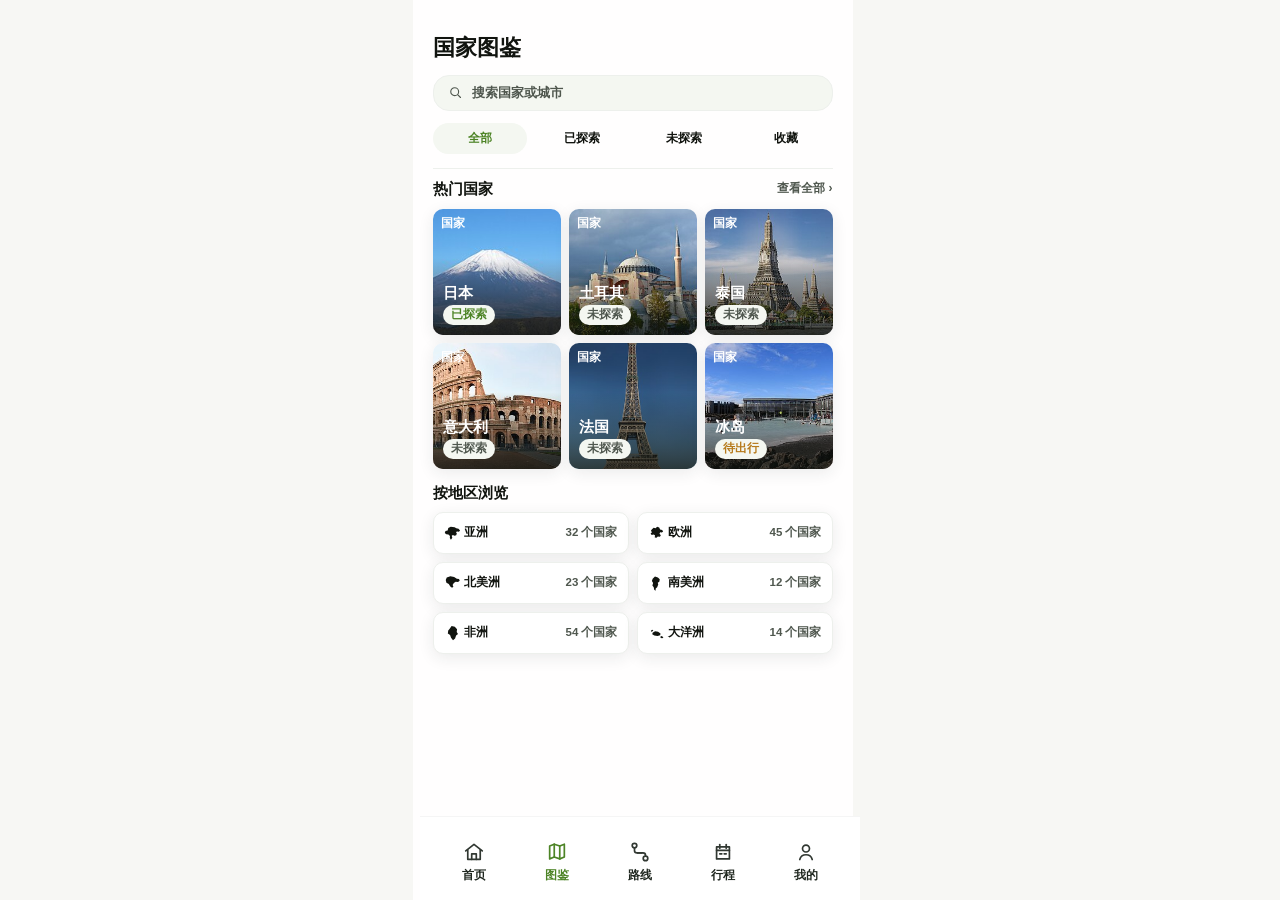
==== commit 7a0eed83: "deploy latest travel collection updates" ====
--- a/travel-collection/atlas.html
+++ b/travel-collection/atlas.html
@@ -4,19 +4,19 @@
     <meta charset="UTF-8" />
     <meta name="viewport" content="width=device-width, initial-scale=1.0, viewport-fit=cover" />
     <title>国家图鉴</title>
-    <link rel="stylesheet" href="mobile.css?v=page-title-compact-20260613" />
-    <script src="travel-data.js?v=country-city-gallery-20260614" defer></script>
+    <link rel="stylesheet" href="mobile.css?v=atlas-settings-hidden-20260615" />
+    <script src="travel-data.js?v=route-cover-clean-20260615" defer></script>
     <script src="travel-search.js" defer></script>
     <script src="travel-state.js?v=logic-state-20260607" defer></script>
     <script src="home-components.js?v=home-next-row-20260607" defer></script>
-    <script src="atlas.js?v=atlas-country-only-20260607" defer></script>
+    <script src="atlas.js?v=list-image-loading-20260615" defer></script>
     <script src="app-shared.js?v=logic-state-20260607" defer></script>
   </head>
   <body>
     <main class="home-screen atlas-screen" aria-label="国家图鉴">
       <header class="atlas-header">
         <h1>国家图鉴</h1>
-        <button type="button" aria-label="图鉴设置">
+        <button type="button" aria-label="图鉴设置" hidden>
           <svg viewBox="0 0 24 24" aria-hidden="true">
             <path d="M8 5H5v3M16 5h3v3M8 19H5v-3M16 19h3v-3"></path>
             <path d="M12 8.8a3.2 3.2 0 1 0 0 6.4 3.2 3.2 0 0 0 0-6.4Z"></path>
--- a/travel-collection/mobile.css
+++ b/travel-collection/mobile.css
@@ -888,6 +888,11 @@
   gap: 7px;
 }
 
+.country-share-entry,
+[data-share] {
+  display: none !important;
+}
+
 .country-icon-button {
   display: grid;
   width: 31px;
@@ -945,9 +950,9 @@
 .country-content {
   position: relative;
   z-index: 3;
-  margin-top: -8px;
+  margin-top: 0;
   padding: 16px 20px 0;
-  border-radius: var(--radius-card) var(--radius-card) 0 0;
+  border-radius: 0;
   background: var(--color-page-bg);
 }
 
@@ -1029,7 +1034,7 @@
 
 .country-action-card {
   display: grid;
-  grid-template-columns: repeat(4, 1fr);
+  grid-template-columns: repeat(3, 1fr);
   align-items: center;
   height: 44px;
   margin-top: 11px;
@@ -1055,6 +1060,10 @@
 }
 
 .country-action-card button:last-child {
+  border-right: 0;
+}
+
+.country-action-card button:nth-last-child(2) {
   border-right: 0;
 }
 
@@ -1140,33 +1149,41 @@
 .country-route-card span {
   position: absolute;
   inset: 0;
-  background: linear-gradient(180deg, rgba(17, 20, 15, 0) 35%, rgba(17, 20, 15, 0.78) 100%);
+  background: linear-gradient(180deg, rgba(17, 20, 15, 0) 32%, rgba(17, 20, 15, 0.82) 100%);
 }
 
 .country-mini-card strong {
   position: absolute;
-  left: 6px;
-  bottom: 22px;
+  left: 8px;
+  right: 8px;
+  bottom: 26px;
+  overflow: hidden;
   font-size: 13px;
-  line-height: 1;
+  line-height: 1.08;
   font-weight: var(--weight-strong);
+  text-overflow: ellipsis;
+  white-space: nowrap;
 }
 
 .country-mini-card em {
   position: absolute;
-  left: 6px;
+  left: 8px;
   bottom: 7px;
-  min-width: 28px;
-  height: 12px;
-  padding-top: 2px;
+  max-width: calc(100% - 16px);
+  min-width: 34px;
+  height: 18px;
+  padding: 0 7px;
   border-radius: var(--radius-card);
   background: var(--color-chip-bg);
   color: var(--color-text-main);
-  font-size: 11.5px;
-  line-height: 1;
+  font-size: 11px;
+  line-height: 18px;
   font-style: normal;
   font-weight: var(--weight-body);
+  overflow: hidden;
   text-align: center;
+  text-overflow: ellipsis;
+  white-space: nowrap;
 }
 
 .country-route-list {
@@ -2057,7 +2074,7 @@
 }
 
 .trip-day-search input::placeholder {
-  color: #7d887d;
+  color: transparent;
 }
 
 .trip-search-summary {
@@ -2881,6 +2898,37 @@
   background: linear-gradient(180deg, rgba(255,255,255,0), var(--color-card) 18%);
 }
 
+.trip-budget-panel {
+  background: #f7f8f4;
+}
+
+.trip-budget-panel .trip-detail-head {
+  min-height: 56px;
+  padding-bottom: 0;
+}
+
+.trip-detail-head > button {
+  display: grid;
+  width: 36px;
+  height: 36px;
+  place-items: center;
+  border: 0;
+  border-radius: 999px;
+  background: rgba(255, 255, 255, 0.96);
+  color: var(--color-text-main);
+  box-shadow: 0 8px 20px rgba(38, 47, 38, 0.08);
+}
+
+.trip-detail-head > button svg {
+  width: 21px;
+  height: 21px;
+  fill: none;
+  stroke: currentColor;
+  stroke-linecap: round;
+  stroke-linejoin: round;
+  stroke-width: 2.2;
+}
+
 .trip-detail-actions button,
 .budget-editor button {
   min-height: 42px;
@@ -2923,8 +2971,9 @@
 .budget-sheet {
   display: grid;
   gap: 6px;
-  padding: 2px 0 8px;
-  background: #fff;
+  margin-top: 28px;
+  padding: 0 0 8px;
+  background: transparent;
 }
 
 .budget-sheet-head,
@@ -2992,15 +3041,38 @@
 }
 
 .budget-editor {
-  display: grid;
-  grid-template-columns: 1fr 1fr;
+  position: sticky;
+  bottom: max(18px, env(safe-area-inset-bottom));
+  z-index: 3;
+  display: grid;
+  grid-template-columns: 52px minmax(0, 1fr);
   gap: 10px;
+  align-items: center;
+  margin-top: 22px;
+  padding: 8px 0 0;
+  background: linear-gradient(180deg, rgba(247, 248, 244, 0), #f7f8f4 28%);
 }
 
 .budget-editor button.secondary {
   border: 1px solid var(--color-line);
   background: #fff;
   color: var(--color-text-main);
+}
+
+.budget-editor .budget-add-row-button {
+  min-width: 44px;
+  width: 44px;
+  min-height: 44px;
+  padding: 0;
+  border-radius: 999px;
+  font-size: 22px;
+  line-height: 1;
+}
+
+.budget-editor button:not(.budget-add-row-button) {
+  min-height: 44px;
+  min-width: 0;
+  border-radius: 12px;
 }
 
 .trip-overview-editor-panel {
@@ -3025,7 +3097,7 @@
 .trip-overview-editor-form legend,
 .trip-overview-editor-form label span {
   color: var(--color-text-main);
-  font: 13px/1.2 var(--font-family);
+  font: 15px/1.2 var(--font-family);
   font-weight: 760;
 }
 
@@ -3042,6 +3114,11 @@
   font-weight: 560;
 }
 
+.trip-overview-editor-form fieldset > input {
+  min-height: 48px;
+  font-size: 15px;
+}
+
 .trip-overview-editor-form textarea {
   min-height: 72px;
   resize: vertical;
@@ -3089,7 +3166,7 @@
   display: grid;
   grid-template-columns: repeat(2, minmax(0, 1fr));
   gap: 8px;
-  max-height: calc(58px * 4 + 8px * 3);
+  max-height: calc(52px * 3 + 8px * 2);
   overflow: auto;
   overscroll-behavior: contain;
   scroll-padding: 8px;
@@ -3098,9 +3175,9 @@
 .trip-overview-country-list button {
   display: grid;
   gap: 3px;
-  height: 58px;
+  height: 52px;
   min-width: 0;
-  padding: 10px;
+  padding: 8px 9px;
   border: 1px solid var(--color-line);
   border-radius: 10px;
   background: #fff;
@@ -3115,7 +3192,7 @@
 .trip-overview-country-list span {
   overflow: hidden;
   color: var(--color-text-main);
-  font: 13px/1.2 var(--font-family);
+  font: 12.5px/1.15 var(--font-family);
   font-weight: 720;
   text-overflow: ellipsis;
   white-space: nowrap;
@@ -3124,7 +3201,7 @@
 .trip-overview-country-list small {
   overflow: hidden;
   color: #6e766b;
-  font: 11px/1.2 var(--font-family);
+  font: 10.5px/1.15 var(--font-family);
   text-overflow: ellipsis;
   white-space: nowrap;
 }
@@ -3522,9 +3599,13 @@
   margin-top: 12px;
   overflow: hidden;
   padding: 0;
-  border: 0;
+  border: 1px solid rgba(255, 255, 255, 0.82);
   border-radius: var(--radius-card);
   background: #f7faf6;
+  box-shadow:
+    0 18px 34px rgba(34, 44, 36, 0.12),
+    0 7px 16px rgba(48, 65, 50, 0.07),
+    inset 0 1px 0 rgba(255, 255, 255, 0.9);
 }
 
 .profile-map-preview {
@@ -3637,6 +3718,14 @@
   overflow: hidden;
 }
 
+.profile-map-modal-open .home-tabbar {
+  display: none;
+}
+
+.profile-map-landscape-open {
+  touch-action: none;
+}
+
 .profile-map-zoom-modal[hidden] {
   display: none;
 }
@@ -3644,7 +3733,7 @@
 .profile-map-zoom-modal {
   position: fixed;
   inset: 0;
-  z-index: 60;
+  z-index: 260;
   display: grid;
   place-items: center;
   padding: max(18px, env(safe-area-inset-top)) 18px max(18px, env(safe-area-inset-bottom));
@@ -3734,7 +3823,9 @@
 }
 
 .profile-map-zoom-modal.is-landscape .profile-map-zoom-panel {
-  width: min(96vw, 920px);
+  width: calc(100dvw - max(18px, env(safe-area-inset-left)) - max(18px, env(safe-area-inset-right)));
+  max-width: 1120px;
+  max-height: calc(100dvh - max(18px, env(safe-area-inset-top)) - max(18px, env(safe-area-inset-bottom)));
 }
 
 .profile-map-zoom-modal.is-landscape .profile-map-zoom-frame {
@@ -3757,6 +3848,11 @@
     height: min(72dvh, 560px);
     min-height: 260px;
   }
+
+  .profile-map-zoom-modal.is-landscape .profile-map-zoom-frame {
+    height: min(72dvh, 560px);
+    aspect-ratio: auto;
+  }
 }
 
 .profile-achievements {
@@ -3769,7 +3865,7 @@
   align-items: center;
   width: 100%;
   min-height: 48px;
-  margin-top: 12px;
+  margin-top: 0;
   padding: 0;
   border: 0;
   border-bottom: 1px solid var(--color-line);
@@ -3871,7 +3967,7 @@
   display: grid;
   grid-template-columns: 0.92fr 1.08fr;
   align-items: center;
-  min-height: 136px;
+  min-height: 118px;
   overflow: hidden;
   border: 1px solid rgba(223, 211, 180, 0.88);
   border-radius: 24px;
@@ -3882,10 +3978,10 @@
 .achievement-overview > img {
   align-self: end;
   justify-self: start;
-  width: 166px;
+  width: 142px;
   max-width: none;
-  height: 130px;
-  margin: 0 0 -8px -9px;
+  height: 110px;
+  margin: 0 0 -5px -8px;
   object-fit: contain;
   object-position: left bottom;
   mix-blend-mode: multiply;
@@ -3893,7 +3989,7 @@
 
 .achievement-overview > div {
   min-width: 0;
-  padding: 17px 19px 16px 8px;
+  padding: 13px 17px 13px 5px;
 }
 
 .achievement-overview span {
@@ -3910,14 +4006,14 @@
   gap: 7px;
   margin-top: 10px;
   color: #777b73;
-  font-size: 28px;
+  font-size: 23px;
   line-height: 0.95;
   font-weight: 800;
 }
 
 .achievement-overview strong em {
   color: var(--color-primary-green);
-  font-size: 52px;
+  font-size: 42px;
   font-style: normal;
   letter-spacing: 0;
 }
@@ -3971,33 +4067,12 @@
   appearance: none;
 }
 
-.achievement-index {
-  position: absolute;
-  top: 12px;
-  left: 12px;
-  z-index: 2;
-  display: grid;
-  width: 25px;
-  height: 25px;
-  place-items: center;
-  border-radius: 999px;
-  background: var(--color-primary-green);
-  color: #fff;
-  font-size: 14px;
-  line-height: 1;
-  font-weight: 800;
-}
-
-.achievement-card.is-locked .achievement-index {
-  background: #8b9188;
-}
-
 .achievement-card > img {
   width: 82px;
   height: 82px;
   margin: 0 auto 9px;
   border-radius: 50%;
-  object-fit: cover;
+  object-fit: contain;
   filter: drop-shadow(0 8px 11px rgba(76, 54, 30, 0.08));
 }
 
@@ -4870,6 +4945,26 @@
   height: 100%;
 }
 
+.travel-world-map__preview {
+  display: block;
+  width: 100%;
+  height: 100%;
+  object-fit: cover;
+}
+
+.travel-world-map__loading {
+  position: absolute;
+  right: 14px;
+  bottom: 12px;
+  z-index: 2;
+  padding: 6px 10px;
+  border-radius: 999px;
+  background: rgba(255, 255, 255, 0.86);
+  color: var(--color-primary-green);
+  font-size: 11px;
+  font-weight: var(--weight-strong);
+}
+
 .travel-world-map__countries path {
   transition: fill 160ms ease, opacity 160ms ease;
 }
@@ -5086,7 +5181,7 @@
 
 .footprint-trip-row button {
   display: grid;
-  grid-template-columns: 47px minmax(0, 1fr) 36px;
+  grid-template-columns: 47px minmax(0, 1fr) max-content;
   gap: 5px;
   align-items: center;
   min-height: 52px;
@@ -5119,9 +5214,11 @@
 }
 
 .footprint-trip-row strong {
+  overflow: hidden;
   font: var(--font-card-title-sm);
   font-size: 14px;
   font-weight: var(--weight-strong);
+  text-overflow: ellipsis;
   white-space: nowrap;
 }
 
@@ -5140,13 +5237,17 @@
 
 .footprint-trip-row small {
   display: grid;
+  max-width: 54px;
   height: 20px;
   place-items: center;
+  overflow: hidden;
   border-radius: 999px;
   background: var(--color-chip-bg);
   color: var(--color-primary-green);
   font-size: 11.5px;
   font-weight: var(--weight-body);
+  text-overflow: ellipsis;
+  white-space: nowrap;
 }
 
 .footprint-stats-card {
@@ -5346,19 +5447,8 @@
   object-fit: cover;
 }
 
-.route-detail-hero span {
-  position: absolute;
-  right: 9px;
-  bottom: 9px;
-  min-width: 25px;
-  height: 17px;
-  padding-top: 4px;
-  border-radius: 999px;
-  background: rgba(17, 20, 15, 0.58);
-  color: var(--color-card);
-  font: var(--font-meta);
-  font-weight: var(--weight-body);
-  text-align: center;
+.route-detail-hero > span {
+  display: none !important;
 }
 
 .city-detail-cover {
@@ -5405,6 +5495,12 @@
   font: var(--font-caption);
   font-weight: var(--weight-body);
   line-height: 1.45;
+}
+
+.route-detail-title .route-highlight-text {
+  margin-top: 5px;
+  color: #4f604d;
+  font-weight: 650;
 }
 
 .route-detail-summary {
@@ -5616,52 +5712,6 @@
   font-weight: var(--weight-body);
 }
 
-.route-highlight-grid {
-  display: grid;
-  grid-template-columns: repeat(2, 1fr);
-  gap: 5px;
-  margin-top: 8px;
-}
-
-.route-highlight-grid article {
-  display: grid;
-  grid-template-columns: 19px 1fr;
-  gap: 6px;
-  min-height: 37px;
-  padding: 7px 7px 6px;
-  border-radius: var(--radius-image);
-  background: #f4f7f1;
-}
-
-.route-highlight-grid svg {
-  width: 17px;
-  height: 17px;
-  fill: none;
-  stroke: var(--color-primary-green);
-  stroke-width: 1.8;
-  stroke-linecap: round;
-  stroke-linejoin: round;
-}
-
-.route-highlight-grid span {
-  display: grid;
-  gap: 3px;
-}
-
-.route-highlight-grid strong {
-  color: var(--color-text-main);
-  font: var(--font-meta);
-  font-weight: var(--weight-strong);
-}
-
-.route-highlight-grid em {
-  color: var(--color-text-secondary);
-  font-size: 11px;
-  line-height: 1.22;
-  font-style: normal;
-  font-weight: var(--weight-body);
-}
-
 .route-section-head {
   display: flex;
   align-items: center;
